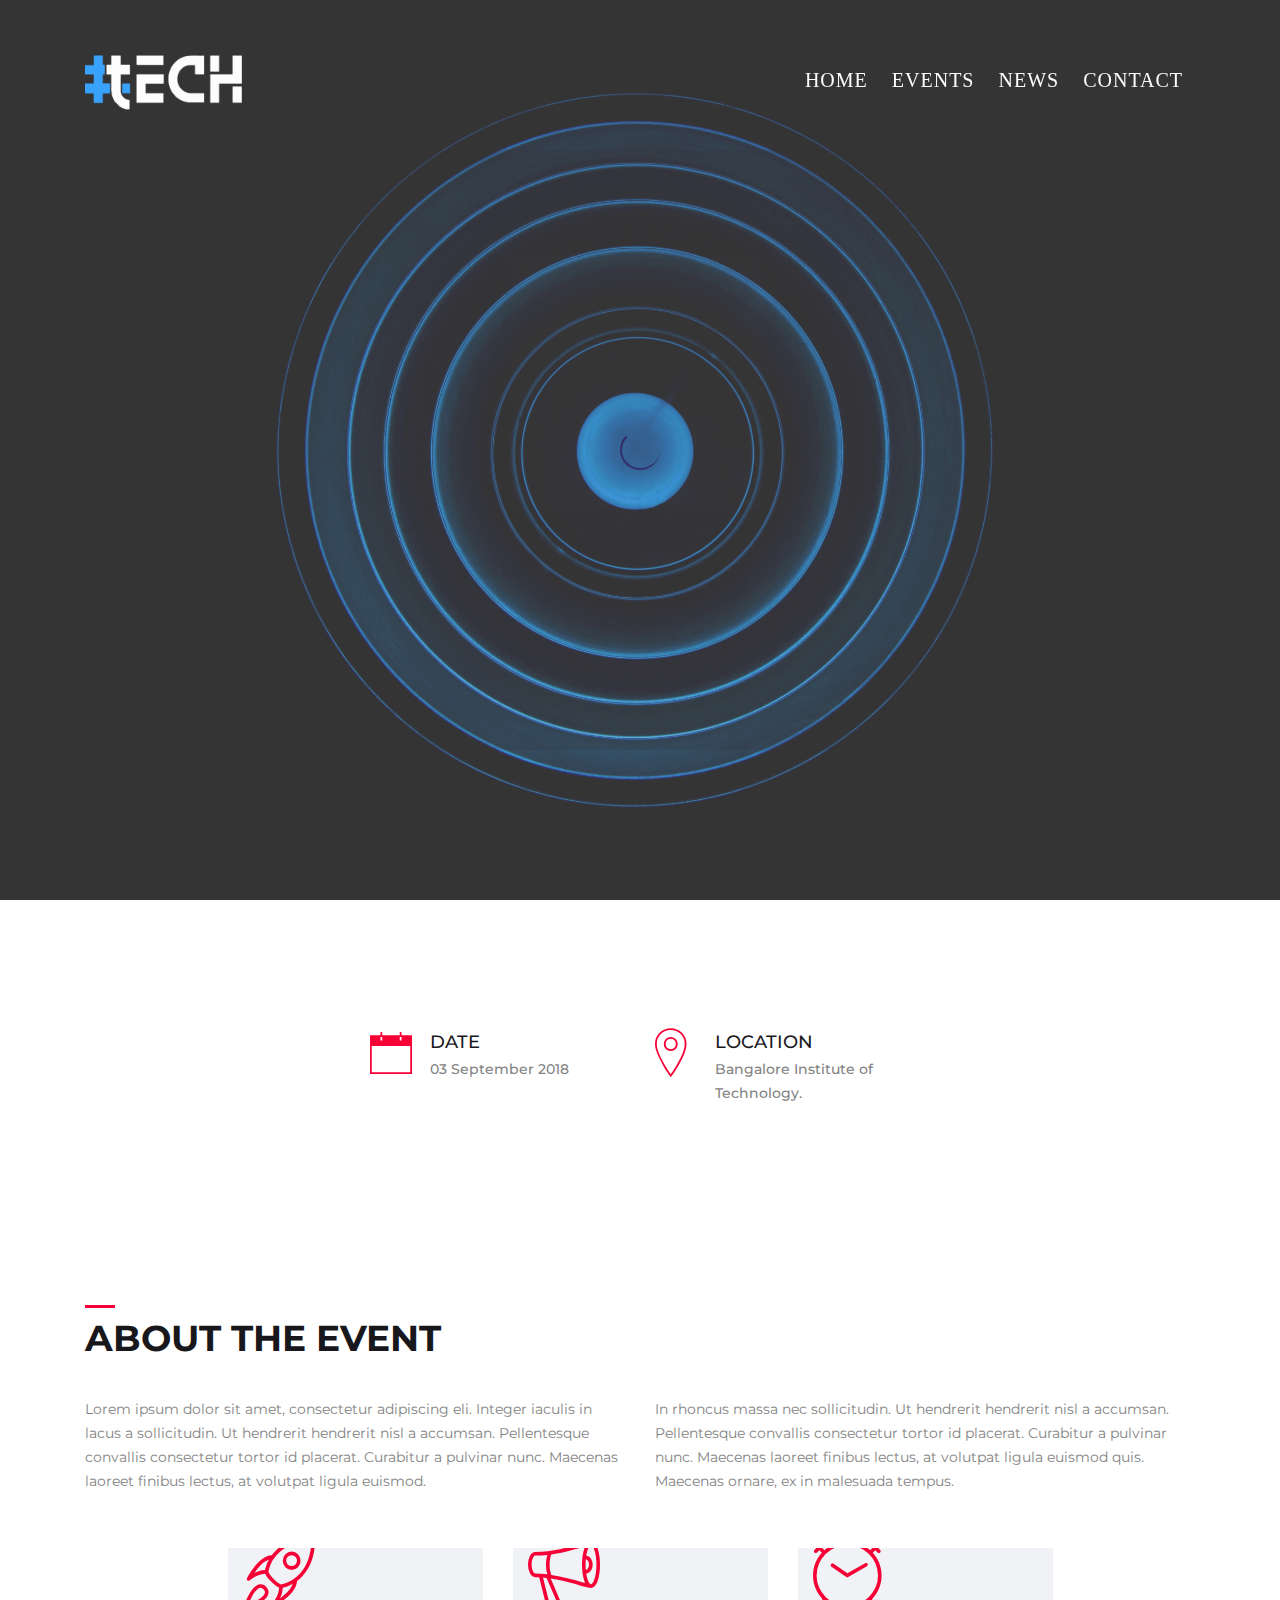
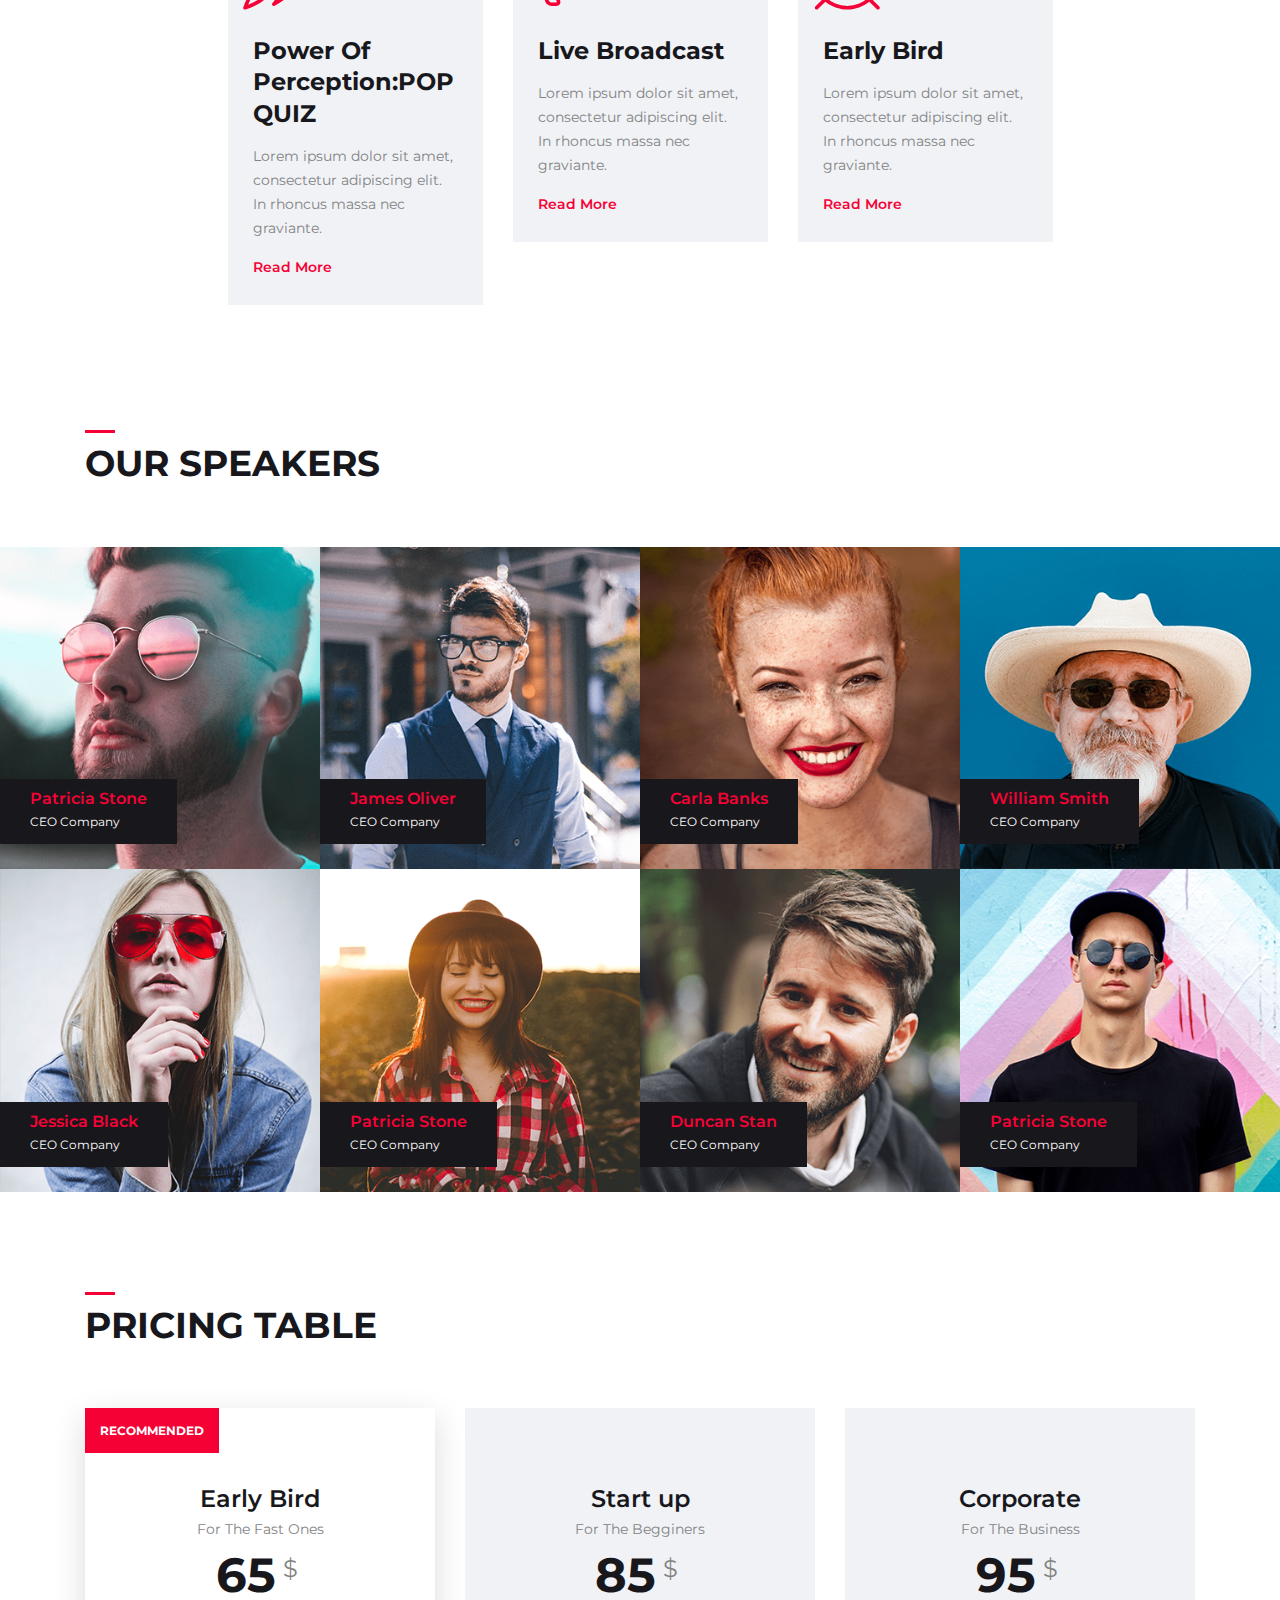
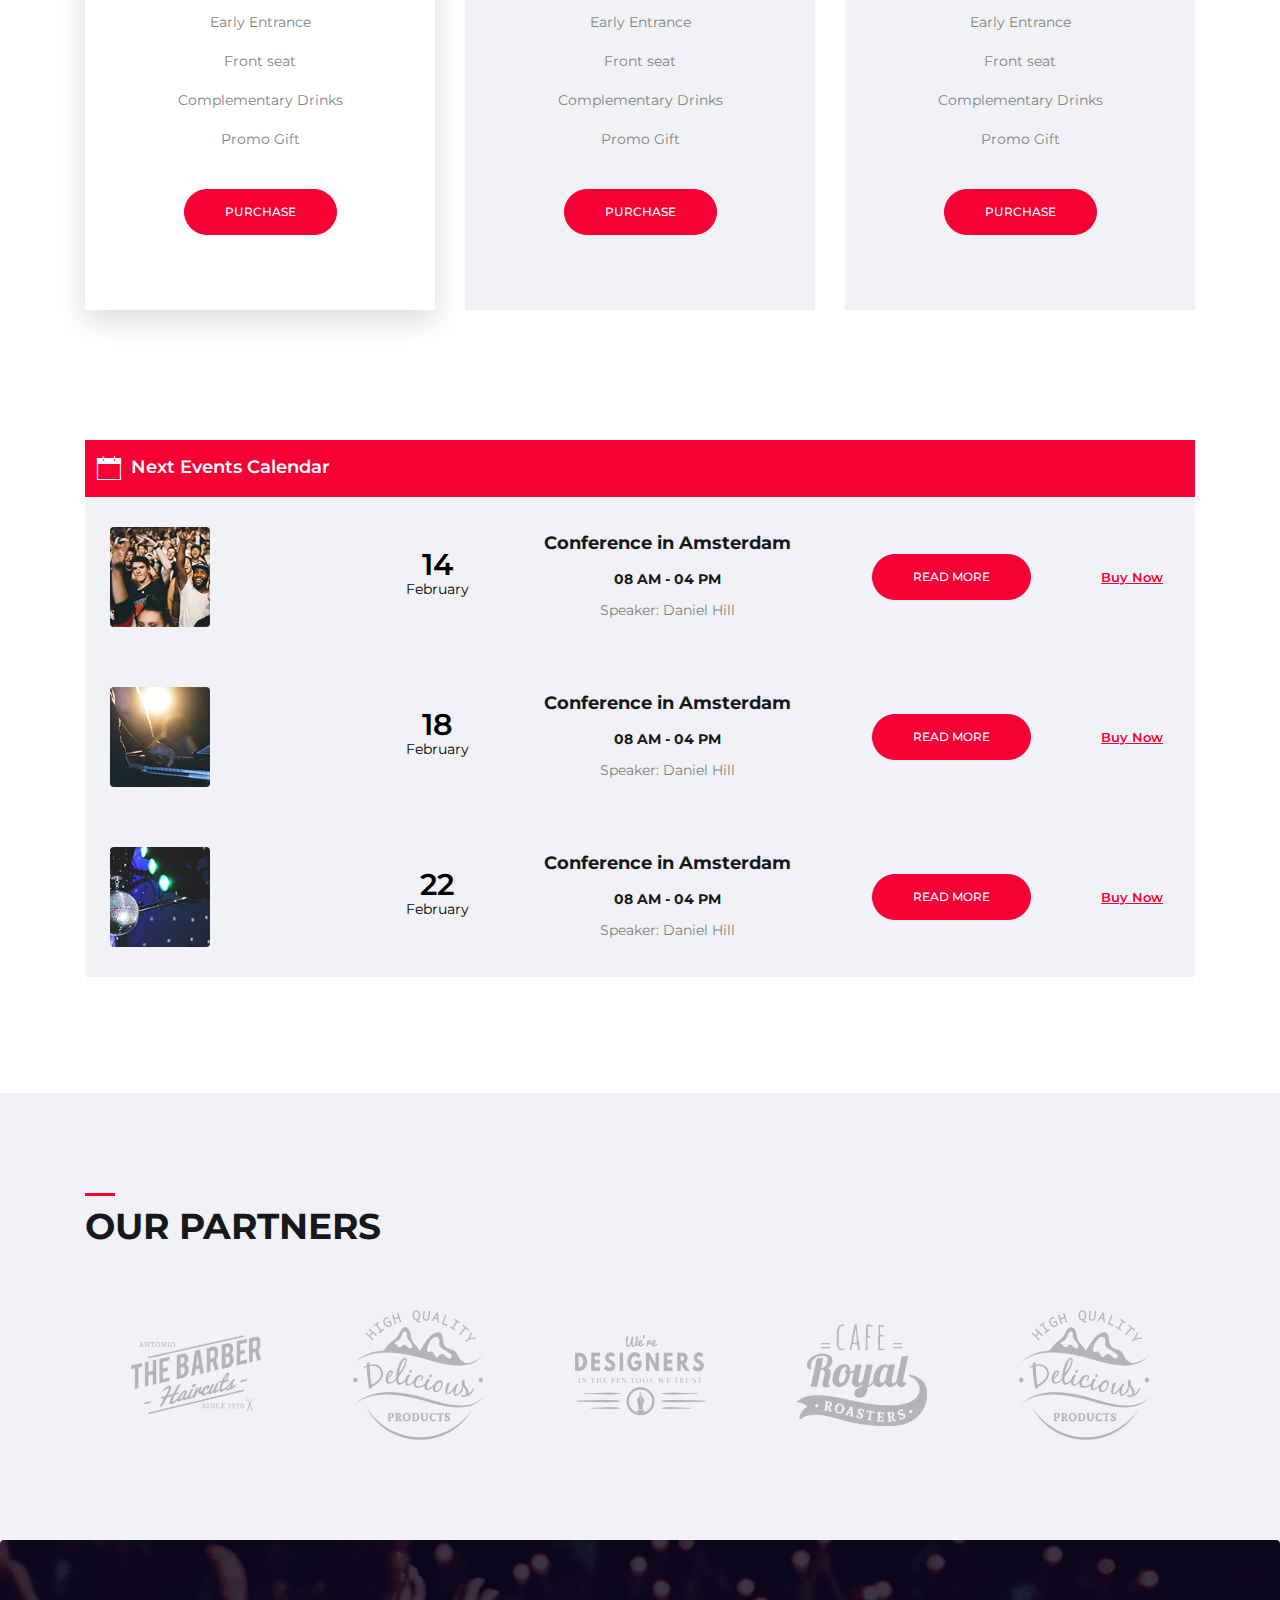
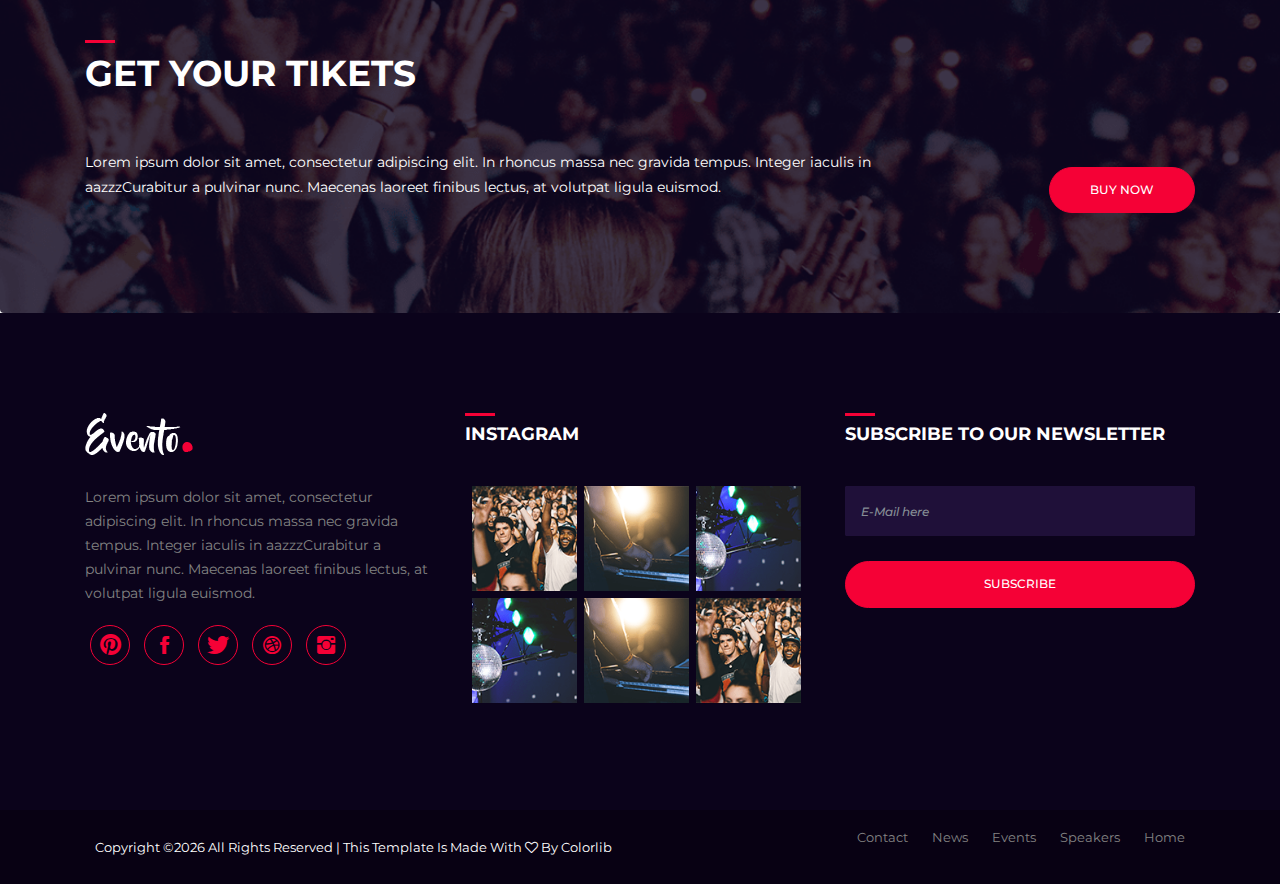
==== index.html @ e075aeb4 "EDIT REQUIRED" ====
<!DOCTYPE html>
<html lang="en">
<head>
    <!-- ========== Meta Tags ========== -->
    <meta charset="UTF-8">
    <meta name="description" content="Evento -Event Html Template">
    <meta name="keywords" content="Evento , Event , Html, Template">
    <meta name="author" content="ColorLib">
    <meta name="viewport" content="width=device-width, initial-scale=1, maximum-scale=1">
    <!-- ========== Title ========== -->
    <title>#TECH</title>
    <!-- ========== Favicon Ico ========== -->
    <link rel="icon" href="static/img/favicon.ico">
    <!-- ========== STYLESHEETS ========== -->
    <!-- Bootstrap CSS -->
    <link href="assets/css/bootstrap.min.css" rel="stylesheet">
    <!-- Fonts Icon CSS -->
    <link href="assets/css/font-awesome.min.css" rel="stylesheet">
    <link href="assets/css/et-line.css" rel="stylesheet">
    <link href="assets/css/ionicons.min.css" rel="stylesheet">
    <!-- Carousel CSS -->
    <link href="assets/css/owl.carousel.min.css" rel="stylesheet">
    <link href="assets/css/owl.theme.default.min.css" rel="stylesheet">
    <!-- Animate CSS -->
    <link rel="stylesheet" href="assets/css/animate.min.css">
    <!-- Custom styles for this template -->
    <link href="assets/css/main.css" rel="stylesheet">
</head>
<body>
<div class="loader">
    <div class="loader- "></div>
    <div class="loader-inner"></div>
</div>

<!--header start here -->
<header class="header navbar fixed-top navbar-expand-md">
    <div class="container">
        <a class="navbar-brand logo" href="#">
            <img src="static/img/logo_trans.png" alt="#Tech"/>
        </a>
        <button class="navbar-toggler" type="button" data-toggle="collapse" data-target="#headernav" aria-expanded="false" aria-label="Toggle navigation">
            <span class="lnr lnr-text-align-right"></span>
        </button>
        <div class="collapse navbar-collapse flex-sm-row-reverse" id="headernav">
            <ul class=" nav navbar-nav menu">
                <li class="nav-item">
                    <a class="nav-link active" href="#">Home</a>
                </li>
                <li class="nav-item">
                    <a class="nav-link " href="events.html">Events</a>
                </li>
                <li class="nav-item">
                    <a class="nav-link " href="news.html">News</a>
                </li>
                <li class="nav-item">
                    <a class="nav-link " href="contact.html">Contact</a>
                </li>
            </ul>
        </div>
    </div>
</header>
<!--header end here-->

<!--cover section slider -->
<section id="home" class="home-cover">
    <div class="cover_slider owl-carousel owl-theme">
        <div class="cover_item" style="background: url('static/img/header_background.jpg');">
             <div class="slider_content">
                <div class="slider-content-inner">
                    <div class="container">
                        <div class="slider-content-center">
                            <h2 class="cover-title">
                                
                            </h2>
                            <strong class="cover-xl-text"></strong>
                            <p class="cover-date">
                                
                            </p>
                            <a href="#" class="" > <!-- btn btn-primary btn-rounded -->
                                
                            </a>
                        </div>
                    </div>
                </div>
            </div>
        </div>
    </div>
    <!-- <div class="cover_nav">
        <ul class="cover_dots">
            <li class="active" data="0"><span>1</span></li>
            <li  data="1"><span>2</span></li>
            <li  data="2"><span>3</span></li>
        </ul>
    </div> -->
</section>
<!--cover section slider end -->

<!--event info -->
<section class="pt100 pb100">
    <div class="container">
        <div class="row justify-content-center">
            <div class="col-6 col-md-3  ">
                <div class="icon_box_two">
                    <i class="ion-ios-calendar-outline"></i>
                    <div class="content">
                        <h5 class="box_title">
                            DATE
                        </h5>
                        <p>
                            03 September 2018
                        </p>
                    </div>
                </div>
            </div>

            <div class="col-6 col-md-3  ">
                <div class="icon_box_two">
                    <i class="ion-ios-location-outline"></i>
                    <div class="content">
                        <h5 class="box_title">
                            location
                        </h5>
                        <p>
                            Bangalore Institute of Technology.
                        </p>
                    </div>
                </div>
            </div>

            <!-- <div class="col-6 col-md-3  ">
                <div class="icon_box_two">
                    <i class="ion-ios-person-outline"></i>
                    <div class="content">
                        <h5 class="box_title">
                            speakers
                        </h5>
                        <p>
                            Natalie James
                            + guests
                        </p>
                    </div>
                </div>
            </div>

            <div class="col-6 col-md-3  ">
                <div class="icon_box_two">
                    <i class="ion-ios-pricetag-outline"></i>
                    <div class="content">
                        <h5 class="box_title">
                            tikets
                        </h5>
                        <p>
                            $65 early bird
                        </p>
                    </div>
                </div>
            </div> -->
        </div>
    </div>
</section>
<!--event info end -->


<!-- event countdown
<section class="bg-img pt70 pb70" style="background-image: url('assets/img/bg/bg-img.png');">
    <div class="overlay_dark"></div>
    <div class="container">
        <div class="row justify-content-center">
            <div class="col-12 col-md-10">
                <h4 class="mb30 text-center color-light">Counter until the big event</h4>
                <div class="countdown"></div>
            </div>
        </div>
    </div>
</section> -->



<!--event count down end-->


<!--about the event -->
<section class="pt100 pb100">
    <div class="container">
        <div class="section_title">
            <h3 class="title">
                About the event
            </h3>
        </div>
        <div class="row justify-content-center">
            <div class="col-12 col-md-6">
                <p>
                    Lorem ipsum dolor sit amet, consectetur adipiscing eli. Integer iaculis in lacus a sollicitudin. Ut hendrerit hendrerit nisl a accumsan. Pellentesque convallis consectetur tortor id placerat. Curabitur a pulvinar nunc. Maecenas laoreet finibus lectus, at volutpat ligula euismod.
                </p>
            </div>
            <div class="col-12 col-md-6">
                <p>
                    In rhoncus massa nec  sollicitudin. Ut hendrerit hendrerit nisl a accumsan. Pellentesque convallis consectetur tortor id placerat. Curabitur a pulvinar nunc. Maecenas laoreet finibus lectus, at volutpat ligula euismod quis. Maecenas ornare, ex in malesuada tempus.
                </p>
            </div>
        </div>

        <!--event features-->
        <div class="row justify-content-center mt30">
            <!-- <div class="col-12 col-md-6 col-lg-3">
                <div class="icon_box_one">
                    <i class="lnr lnr-mic"></i>
                    <div class="content">
                        <h4>9 Speakers</h4>
                        <p>
                            Lorem ipsum dolor sit amet, consectetur adipiscing elit. In rhoncus massa nec graviante.
                        </p>
                        <a href="#">read more</a>
                    </div>
                </div>
            </div> -->

            <div class="col-12 col-md-6 col-lg-3">
                <div class="icon_box_one">
                    <i class="lnr lnr-rocket"></i>
                    <div class="content">
                        <h4>Power Of Perception:POP QUIZ</h4>
                        <p>
                            Lorem ipsum dolor sit amet, consectetur adipiscing elit. In rhoncus massa nec graviante.
                        </p>
                        <a href="#">read more</a>
                    </div>
                </div>
            </div>

            <div class="col-12 col-md-6 col-lg-3">
                <div class="icon_box_one">
                    <i class="lnr lnr-bullhorn"></i>
                    <div class="content">
                        <h4>Live Broadcast</h4>
                        <p>
                            Lorem ipsum dolor sit amet, consectetur adipiscing elit. In rhoncus massa nec graviante.
                        </p>
                        <a href="#">read more</a>
                    </div>
                </div>
            </div>

            <div class="col-12 col-md-6 col-lg-3">
                <div class="icon_box_one">
                    <i class="lnr lnr-clock"></i>
                    <div class="content">
                        <h4>Early Bird</h4>
                        <p>
                            Lorem ipsum dolor sit amet, consectetur adipiscing elit. In rhoncus massa nec graviante.
                        </p>
                        <a href="#">read more</a>
                    </div>
                </div>
            </div>
        </div>
        <!--event features end-->
    </div>
</section>
<!--about the event end -->


<!--speaker section-->
<section class="pb100">
    <div class="container">
        <div class="section_title mb50">
            <h3 class="title">
               our speakers
            </h3>
        </div>
    </div>
    <div class="row justify-content-center no-gutters">
        <div class="col-md-3 col-sm-6">
            <div class="speaker_box">
                <div class="speaker_img">
                    <img src="assets/img/speakers/s1.png" alt="speaker name">
                    <div class="info_box">
                        <h5 class="name">Patricia Stone</h5>
                        <p class="position">CEO Company</p>
                    </div>
                </div>
            </div>
        </div>
        <div class="col-md-3 col-sm-6">
            <div class="speaker_box">
                <div class="speaker_img">
                    <img src="assets/img/speakers/s2.png" alt="speaker name">
                    <div class="info_box">
                        <h5 class="name">James Oliver</h5>
                        <p class="position">CEO Company</p>
                    </div>
                </div>
            </div>

        </div>
        <div class="col-md-3 col-sm-6">
            <div class="speaker_box">
                <div class="speaker_img">
                    <img src="assets/img/speakers/s3.png" alt="speaker name">
                    <div class="info_box">
                        <h5 class="name">Carla Banks</h5>
                        <p class="position">CEO Company</p>
                    </div>
                </div>
            </div>
        </div>
        <div class="col-md-3 col-sm-6">
            <div class="speaker_box">
                <div class="speaker_img">
                    <img src="assets/img/speakers/s4.png" alt="speaker name">
                    <div class="info_box">
                        <h5 class="name">William Smith</h5>
                        <p class="position">CEO Company</p>
                    </div>
                </div>
            </div>
        </div>
        <div class="col-md-3 col-sm-6">
            <div class="speaker_box">
                <div class="speaker_img">
                    <img src="assets/img/speakers/s5.png" alt="speaker name">
                    <div class="info_box">
                        <h5 class="name">Jessica Black</h5>
                        <p class="position">CEO Company</p>
                    </div>
                </div>
            </div>
        </div>
        <div class="col-md-3 col-sm-6">
            <div class="speaker_box">
                <div class="speaker_img">
                    <img src="assets/img/speakers/s6.png" alt="speaker name">
                    <div class="info_box">
                        <h5 class="name">Patricia Stone</h5>
                        <p class="position">CEO Company</p>
                    </div>
                </div>
            </div>
        </div>
        <div class="col-md-3 col-sm-6">
            <div class="speaker_box">
                <div class="speaker_img">
                    <img src="assets/img/speakers/s7.png" alt="speaker name">
                    <div class="info_box">
                        <h5 class="name">Duncan Stan</h5>
                        <p class="position">CEO Company</p>
                    </div>
                </div>
            </div>
        </div>
        <div class="col-md-3 col-sm-6">
            <div class="speaker_box">
                <div class="speaker_img">
                    <img src="assets/img/speakers/s8.png" alt="speaker name">
                    <div class="info_box">
                        <h5 class="name">Patricia Stone</h5>
                        <p class="position">CEO Company</p>
                    </div>
                </div>
            </div>
        </div>
    </div>
</section>
<!--speaker section end -->

<!--Price section-->
<section class="pb100">
    <div class="container">
        <div class="section_title mb50">
            <h3 class="title">
                Pricing table
            </h3>
        </div>

        <div class="row justify-content-center">
            <div class="col-md-4 col-12">
                <div class="price_box active">
                    <div class="price_highlight">
                        recommended
                    </div>
                   <div class="price_header">
                       <h4>
                           Early Bird
                       </h4>
                       <h6>
                           For the fast ones
                       </h6>
                   </div>
                    <div class="price_tag">
                        65 <sup>$</sup>
                    </div>
                    <div class="price_features">
                        <ul>
                            <li>
                                Early Entrance
                            </li>
                            <li>
                                Front seat
                            </li>
                            <li>
                                Complementary Drinks
                            </li>
                            <li>
                                Promo Gift
                            </li>
                        </ul>
                    </div>
                    <div class="price_footer">
                        <a href="#" class="btn btn-primary btn-rounded">Purchase</a>
                    </div>
                </div>
            </div>
            <div class="col-md-4 col-12">
                <div class="price_box">
                    <div class="price_header">
                        <h4>
                            Start up
                        </h4>
                        <h6>
                            For the begginers
                        </h6>
                    </div>
                    <div class="price_tag">
                        85 <sup>$</sup>
                    </div>
                    <div class="price_features">
                        <ul>
                            <li>
                                Early Entrance
                            </li>
                            <li>
                                Front seat
                            </li>
                            <li>
                                Complementary Drinks
                            </li>
                            <li>
                                Promo Gift
                            </li>
                        </ul>
                    </div>
                    <div class="price_footer">
                        <a href="#" class="btn btn-primary btn-rounded">Purchase</a>
                    </div>
                </div>
            </div>
            <div class="col-md-4 col-12">
                <div class="price_box">
                    <div class="price_header">
                        <h4>
                            Corporate
                        </h4>
                        <h6>
                            For the business
                        </h6>
                    </div>
                    <div class="price_tag">
                        95 <sup>$</sup>
                    </div>
                    <div class="price_features">
                        <ul>
                            <li>
                                Early Entrance
                            </li>
                            <li>
                                Front seat
                            </li>
                            <li>
                                Complementary Drinks
                            </li>
                            <li>
                                Promo Gift
                            </li>
                        </ul>
                    </div>
                    <div class="price_footer">
                        <a href="#" class="btn btn-primary btn-rounded">Purchase</a>
                    </div>
                </div>
            </div>
        </div>
    </div>
</section>
<!--price section end -->

<!--event calender-->
<section class="pb100">
    <div class="container">
        <div class="table-responsive">
            <table class="event_calender table">
                <thead class="event_title">
                <tr>
                    <th>
                        <i class="ion-ios-calendar-outline"></i>
                        <span>next events calendar</span>
                    </th>
                    <th></th>
                    <th></th>
                    <th></th>
                    <th></th>
                </tr>
                </thead>
                <tbody>
                <tr>
                    <td>
                        <img src="assets/img/cleander/c1.png" alt="event">
                    </td>
                    <td class="event_date">
                        14
                        <span>February</span>
                    </td>
                    <td>
                        <div class="event_place">
                            <h5>Conference in Amsterdam</h5>
                            <h6>08 AM - 04 PM</h6>
                            <p>Speaker: Daniel Hill</p>
                        </div>
                    </td>
                    <td>
                        <a href="#" class="btn btn-primary btn-rounded">Read More</a>
                    </td>
                    <td class="buy_link">
                        <a href="#">buy now</a>
                    </td>
                </tr>
                <tr>
                    <td>
                        <img src="assets/img/cleander/c2.png" alt="event">
                    </td>
                    <td class="event_date">
                        18
                        <span>February</span>
                    </td>
                    <td>
                        <div class="event_place">
                            <h5>Conference in Amsterdam</h5>
                            <h6>08 AM - 04 PM</h6>
                            <p>Speaker: Daniel Hill</p>
                        </div>
                    </td>
                    <td>
                        <a href="#" class="btn btn-primary btn-rounded">Read More</a>
                    </td>
                    <td class="buy_link">
                        <a href="#">buy now</a>
                    </td>
                </tr>
                <tr>
                    <td>
                        <img src="assets/img/cleander/c3.png" alt="event">
                    </td>
                    <td class="event_date">
                        22
                        <span>February</span>
                    </td>
                    <td>
                        <div class="event_place">
                            <h5>Conference in Amsterdam</h5>
                            <h6>08 AM - 04 PM</h6>
                            <p>Speaker: Daniel Hill</p>
                        </div>
                    </td>
                    <td>
                        <a href="#" class="btn btn-primary btn-rounded">Read More</a>
                    </td>
                    <td class="buy_link">
                        <a href="#">buy now</a>
                    </td>
                </tr>
                </tbody>
            </table>
        </div>
    </div>
</section>
<!--event calender end -->

<!--brands section -->
<section class="bg-gray pt100 pb100">
    <div class="container">
        <div class="section_title mb50">
            <h3 class="title">
                our partners
            </h3>
        </div>
        <div class="brand_carousel owl-carousel">
            <div class="brand_item text-center">
                <img src="assets/img/brands/b1.png" alt="brand">
            </div>
            <div class="brand_item text-center">
                <img src="assets/img/brands/b2.png" alt="brand">
            </div>

            <div class="brand_item text-center">
                <img src="assets/img/brands/b3.png" alt="brand">
            </div>
            <div class="brand_item text-center">
                <img src="assets/img/brands/b4.png" alt="brand">
            </div>
            <div class="brand_item text-center">
                <img src="assets/img/brands/b5.png" alt="brand">
            </div>
        </div>
    </div>
</section>
<!--brands section end-->

<!--get tickets section -->
<section class="bg-img pt100 pb100" style="background-image: url('assets/img/bg/tickets.png');">
    <div class="container">
        <div class="section_title mb30">
            <h3 class="title color-light">
                GEt your tikets
            </h3>
        </div>
        <div class="row justify-content-center align-items-center">
            <div class="col-md-9 text-md-left text-center color-light">
                Lorem ipsum dolor sit amet, consectetur adipiscing elit. In rhoncus massa nec gravida tempus. Integer iaculis in aazzzCurabitur a pulvinar nunc. Maecenas laoreet finibus lectus, at volutpat ligula euismod.
            </div>
            <div class="col-md-3 text-md-right text-center">
                <a href="#" class="btn btn-primary btn-rounded mt30">buy now</a>
            </div>
        </div>
    </div>
</section>
<!--get tickets section end-->

<!--footer start -->
<footer>
    <div class="container">
        <div class="row justify-content-center">

            <div class="col-md-4 col-12">
                <div class="footer_box">
                    <div class="footer_header">
                        <div class="footer_logo">
                            <img src="assets/img/logo.png" alt="evento">
                        </div>
                    </div>
                    <div class="footer_box_body">
                        <p>
                            Lorem ipsum dolor sit amet, consectetur adipiscing elit. In rhoncus massa nec gravida tempus. Integer iaculis in aazzzCurabitur a pulvinar nunc. Maecenas laoreet finibus lectus, at volutpat ligula euismod.
                        </p>
                        <ul class="footer_social">
                            <li>
                                <a href="#"><i class="ion-social-pinterest"></i></a>
                            </li>
                            <li>
                                <a href="#"><i class="ion-social-facebook"></i></a>
                            </li>
                            <li>
                                <a href="#"><i class="ion-social-twitter"></i></a>
                            </li>
                            <li>
                                <a href="#"><i class="ion-social-dribbble"></i></a>
                            </li>
                            <li>
                                <a href="#"><i class="ion-social-instagram"></i></a>
                            </li>
                        </ul>
                    </div>
                </div>
            </div>

            <div class="col-12 col-md-4">
                <div class="footer_box">
                    <div class="footer_header">
                        <h4 class="footer_title">
                            instagram
                        </h4>
                    </div>
                    <div class="footer_box_body">
                        <ul class="instagram_list">
                            <li>
                                <a href="#">
                                    <img src="assets/img/cleander/c1.png" alt="instagram">
                                </a>
                            </li>
                            <li>
                                <a href="#">
                                    <img src="assets/img/cleander/c2.png" alt="instagram">
                                </a>
                            </li>
                            <li>
                                <a href="#">
                                    <img src="assets/img/cleander/c3.png" alt="instagram">
                                </a>
                            </li>
                            <li>
                                <a href="#">
                                    <img src="assets/img/cleander/c3.png" alt="instagram">
                                </a>
                            </li>
                            <li>
                                <a href="#">
                                    <img src="assets/img/cleander/c2.png" alt="instagram">
                                </a>
                            </li>
                            <li>
                                <a href="#">
                                    <img src="assets/img/cleander/c1.png" alt="instagram">
                                </a>
                            </li>
                        </ul>
                    </div>
                </div>
            </div>

            <div class="col-12 col-md-4">
                <div class="footer_box">
                    <div class="footer_header">
                        <h4 class="footer_title">
                            subscribe to our newsletter
                        </h4>
                    </div>
                    <div class="footer_box_body">
                        <div class="newsletter_form">
                            <input type="email" class="form-control" placeholder="E-Mail here">
                            <button class="btn btn-rounded btn-block btn-primary">SUBSCRIBE</button>
                        </div>
                    </div>
                </div>
            </div>
        </div>
    </div>
</footer>
<div class="copyright_footer">
    <div class="container">
        <div class="row justify-content-center">
            <div class="col-md-6 col-12">
                <p><!-- Link back to Colorlib can't be removed. Template is licensed under CC BY 3.0. -->
Copyright &copy;<script>document.write(new Date().getFullYear());</script> All rights reserved | This template is made with <i class="fa fa-heart-o" aria-hidden="true"></i> by <a href="https://colorlib.com" target="_blank">Colorlib</a>
<!-- Link back to Colorlib can't be removed. Template is licensed under CC BY 3.0. --></p>
            </div>
            <div class="col-12 col-md-6 ">
                <ul class="footer_menu">
                    <li>
                        <a href="#">Home</a>
                    </li>
                    <li>
                        <a href="#">Speakers</a>
                    </li>
                    <li>
                        <a href="#">Events</a>
                    </li>
                    <li>
                        <a href="#">News</a>
                    </li>
                    <li>
                        <a href="#">Contact</a>
                    </li>
                </ul>
            </div>
        </div>
    </div>
</div>
<!--footer end -->

<!-- jquery -->
<script src="assets/js/jquery.min.js"></script>
<!-- bootstrap -->
<script src="assets/js/popper.js"></script>
<script src="assets/js/bootstrap.min.js"></script>
<script src="assets/js/waypoints.min.js"></script>
<!--slick carousel -->
<script src="assets/js/owl.carousel.min.js"></script>
<!--parallax -->
<script src="assets/js/parallax.min.js"></script>
<!--Counter up -->
<script src="assets/js/jquery.counterup.min.js"></script>
<!--Counter down -->
<script src="assets/js/jquery.countdown.min.js"></script>
<!-- WOW JS -->
<script src="assets/js/wow.min.js"></script>
<!-- Custom js -->
<script src="assets/js/main.js"></script>
</body>
</html>
---- assets/css/et-line.css ----
@font-face{font-family:et-line;src:url(../fonts/et-line.eot);src:url(../fonts/et-line.eot?#iefix) format('embedded-opentype'),url(../fonts/et-line.woff) format('woff'),url(../fonts/et-line.ttf) format('truetype'),url(../fonts/et-line.svg#et-line) format('svg');font-weight:400;font-style:normal}[data-icon]:before{font-family:et-line;content:attr(data-icon);speak:none;font-weight:400;font-variant:normal;text-transform:none;line-height:1;-webkit-font-smoothing:antialiased;-moz-osx-font-smoothing:grayscale;display:inline-block}.icon-adjustments,.icon-alarmclock,.icon-anchor,.icon-aperture,.icon-attachment,.icon-bargraph,.icon-basket,.icon-beaker,.icon-bike,.icon-book-open,.icon-briefcase,.icon-browser,.icon-calendar,.icon-camera,.icon-caution,.icon-chat,.icon-circle-compass,.icon-clipboard,.icon-clock,.icon-cloud,.icon-compass,.icon-desktop,.icon-dial,.icon-document,.icon-documents,.icon-download,.icon-dribbble,.icon-edit,.icon-envelope,.icon-expand,.icon-facebook,.icon-flag,.icon-focus,.icon-gears,.icon-genius,.icon-gift,.icon-global,.icon-globe,.icon-googleplus,.icon-grid,.icon-happy,.icon-hazardous,.icon-heart,.icon-hotairballoon,.icon-hourglass,.icon-key,.icon-laptop,.icon-layers,.icon-lifesaver,.icon-lightbulb,.icon-linegraph,.icon-linkedin,.icon-lock,.icon-magnifying-glass,.icon-map,.icon-map-pin,.icon-megaphone,.icon-mic,.icon-mobile,.icon-newspaper,.icon-notebook,.icon-paintbrush,.icon-paperclip,.icon-pencil,.icon-phone,.icon-picture,.icon-pictures,.icon-piechart,.icon-presentation,.icon-pricetags,.icon-printer,.icon-profile-female,.icon-profile-male,.icon-puzzle,.icon-quote,.icon-recycle,.icon-refresh,.icon-ribbon,.icon-rss,.icon-sad,.icon-scissors,.icon-scope,.icon-search,.icon-shield,.icon-speedometer,.icon-strategy,.icon-streetsign,.icon-tablet,.icon-target,.icon-telescope,.icon-toolbox,.icon-tools,.icon-tools-2,.icon-trophy,.icon-tumblr,.icon-twitter,.icon-upload,.icon-video,.icon-wallet,.icon-wine{font-family:et-line;speak:none;font-style:normal;font-weight:400;font-variant:normal;text-transform:none;line-height:1;-webkit-font-smoothing:antialiased;-moz-osx-font-smoothing:grayscale;display:inline-block}.icon-mobile:before{content:"\e000"}.icon-laptop:before{content:"\e001"}.icon-desktop:before{content:"\e002"}.icon-tablet:before{content:"\e003"}.icon-phone:before{content:"\e004"}.icon-document:before{content:"\e005"}.icon-documents:before{content:"\e006"}.icon-search:before{content:"\e007"}.icon-clipboard:before{content:"\e008"}.icon-newspaper:before{content:"\e009"}.icon-notebook:before{content:"\e00a"}.icon-book-open:before{content:"\e00b"}.icon-browser:before{content:"\e00c"}.icon-calendar:before{content:"\e00d"}.icon-presentation:before{content:"\e00e"}.icon-picture:before{content:"\e00f"}.icon-pictures:before{content:"\e010"}.icon-video:before{content:"\e011"}.icon-camera:before{content:"\e012"}.icon-printer:before{content:"\e013"}.icon-toolbox:before{content:"\e014"}.icon-briefcase:before{content:"\e015"}.icon-wallet:before{content:"\e016"}.icon-gift:before{content:"\e017"}.icon-bargraph:before{content:"\e018"}.icon-grid:before{content:"\e019"}.icon-expand:before{content:"\e01a"}.icon-focus:before{content:"\e01b"}.icon-edit:before{content:"\e01c"}.icon-adjustments:before{content:"\e01d"}.icon-ribbon:before{content:"\e01e"}.icon-hourglass:before{content:"\e01f"}.icon-lock:before{content:"\e020"}.icon-megaphone:before{content:"\e021"}.icon-shield:before{content:"\e022"}.icon-trophy:before{content:"\e023"}.icon-flag:before{content:"\e024"}.icon-map:before{content:"\e025"}.icon-puzzle:before{content:"\e026"}.icon-basket:before{content:"\e027"}.icon-envelope:before{content:"\e028"}.icon-streetsign:before{content:"\e029"}.icon-telescope:before{content:"\e02a"}.icon-gears:before{content:"\e02b"}.icon-key:before{content:"\e02c"}.icon-paperclip:before{content:"\e02d"}.icon-attachment:before{content:"\e02e"}.icon-pricetags:before{content:"\e02f"}.icon-lightbulb:before{content:"\e030"}.icon-layers:before{content:"\e031"}.icon-pencil:before{content:"\e032"}.icon-tools:before{content:"\e033"}.icon-tools-2:before{content:"\e034"}.icon-scissors:before{content:"\e035"}.icon-paintbrush:before{content:"\e036"}.icon-magnifying-glass:before{content:"\e037"}.icon-circle-compass:before{content:"\e038"}.icon-linegraph:before{content:"\e039"}.icon-mic:before{content:"\e03a"}.icon-strategy:before{content:"\e03b"}.icon-beaker:before{content:"\e03c"}.icon-caution:before{content:"\e03d"}.icon-recycle:before{content:"\e03e"}.icon-anchor:before{content:"\e03f"}.icon-profile-male:before{content:"\e040"}.icon-profile-female:before{content:"\e041"}.icon-bike:before{content:"\e042"}.icon-wine:before{content:"\e043"}.icon-hotairballoon:before{content:"\e044"}.icon-globe:before{content:"\e045"}.icon-genius:before{content:"\e046"}.icon-map-pin:before{content:"\e047"}.icon-dial:before{content:"\e048"}.icon-chat:before{content:"\e049"}.icon-heart:before{content:"\e04a"}.icon-cloud:before{content:"\e04b"}.icon-upload:before{content:"\e04c"}.icon-download:before{content:"\e04d"}.icon-target:before{content:"\e04e"}.icon-hazardous:before{content:"\e04f"}.icon-piechart:before{content:"\e050"}.icon-speedometer:before{content:"\e051"}.icon-global:before{content:"\e052"}.icon-compass:before{content:"\e053"}.icon-lifesaver:before{content:"\e054"}.icon-clock:before{content:"\e055"}.icon-aperture:before{content:"\e056"}.icon-quote:before{content:"\e057"}.icon-scope:before{content:"\e058"}.icon-alarmclock:before{content:"\e059"}.icon-refresh:before{content:"\e05a"}.icon-happy:before{content:"\e05b"}.icon-sad:before{content:"\e05c"}.icon-facebook:before{content:"\e05d"}.icon-twitter:before{content:"\e05e"}.icon-googleplus:before{content:"\e05f"}.icon-rss:before{content:"\e060"}.icon-tumblr:before{content:"\e061"}.icon-linkedin:before{content:"\e062"}.icon-dribbble:before{content:"\e063"}
---- assets/css/main.css ----
/*
 * Evento -  Event html  Template
 * Build Date: jan 2018
 * Author: colorlib
 * Copyright (C) 2018 colorlib
 */
/* ------------------------------------- */
/* TABLE OF CONTENTS
/* -------------------------------------
    . GENERAL
    . Header
    . Footer
    . BUTTONS
    . ICON BOXES
    . PROJECTS SECTION (PORTFOLIO)
    . BLOG  SECTION
    . COUNTER SECTION
    . Testimonial SECTION
	. Contact Section
	.PROGRESSBAR
	.SINGLE POST (COMMENTS SIDEBAR TAGS LIST)
	------------------------------------- */
/*  ----------------------------------------------------
1. GENERAL
-------------------------------------------------------- */
/* ----------------IMPORT GOOGLE FONTS ------------------- */
@import url("https://fonts.googleapis.com/css?family=Montserrat:400,500,700,900");
/* ----------------Text Fonts ------------------- */
body {
  font-size: 14px;
  line-height: 25px;
  font-weight: 400;
  font-family: "Montserrat", sans-serif;
  color: #838383;
  font-style: normal;
  overflow-x: hidden;
}

h1, h2, h3, h4, h5, h6 {
  font-family: "Montserrat", sans-serif;
  font-weight: 700;
  color: #18181c;
  line-height: 1.3;
}

h1, .h1 {
  font-size: 48px;
  margin-bottom: 25px;
}

h2, .h2 {
  font-size: 42px;
  margin-bottom: 25px;
}

h3, .h3 {
  font-size: 36px;
  margin-bottom: 25px;
}

h4, .h4 {
  font-size: 24px;
  margin-bottom: 15px;
}

h5, .h5 {
  font-size: 18px;
  margin-bottom: 15px;
}

h6, .h6 {
  font-size: 14px;
  margin-bottom: 10px;
}

p {
  font-size: 14px;
  font-family: "Montserrat", sans-serif;
  margin: 0 0 15px;
  line-height: 24px;
  font-weight: 400;
  color: #838383;
}
p:last-child {
  margin-bottom: 0;
}

a {
  color: inherit;
  text-decoration: none;
  cursor: pointer;
  font-size: 13px;
  font-weight: 400;
  -webkit-transition: all 0.4s ease-in-out;
  transition: all 0.4s ease-in-out;
}

a:hover,
a:focus,
a:active {
  text-decoration: none;
  outline: none;
  color: #838383;
  -webkit-transition: all 0.4s ease-in-out;
  transition: all 0.4s ease-in-out;
}

ul.nosyely_list {
  padding: 0;
  margin: 0;
  list-style: none;
}

.section_title {
  position: relative;
  margin-bottom: 25px;
}
.section_title .title {
  text-transform: uppercase;
  padding: 10px 0;
  font-size: 36px;
}
.section_title .title:before {
  width: 30px;
  content: " ";
  position: absolute;
  border-top: solid 3px #f50136;
  left: 0;
  top: 0;
}

.countdown {
  text-align: center;
}
.countdown div {
  margin: 20px;
  display: inline-block;
  padding: 25px;
  min-width: 120px;
  background-color: #F44336;
  color: #ffffff;
  font-size: 48px;
  font-weight: 600;
  text-align: center;
  line-height: 1.2;
}
.countdown div span {
  display: block;
  font-size: 14px;
  font-weight: 400;
}

.bg-img {
  border-radius: 4px;
  background-size: cover;
  background-repeat: no-repeat;
  background-position: center center;
  position: relative;
}
.bg-img .overlay_dark {
  position: absolute;
  top: 0;
  bottom: 0;
  width: 100%;
  background-color: rgba(0, 0, 0, 0.4);
}

.brand_item {
  opacity: 0.3;
  -webkit-transition: all ease-in-out 0.4s;
  transition: all ease-in-out 0.4s;
}
.brand_item img {
  display: block;
  max-width: 130px;
  margin: 0 auto;
}
.brand_item:hover {
  opacity: 1;
  -webkit-transition: all ease-in-out 0.4s;
  transition: all ease-in-out 0.4s;
}

.icon_list {
  list-style: none;
  padding: 0;
  margin: 0;
}
.icon_list li {
  display: inline-block;
  width: 100%;
  position: relative;
  padding-left: 50px;
  min-height: 50px;
  margin-bottom: 7px;
}
.icon_list li i {
  background-color: #f50136;
  display: block;
  border-radius: 50px;
  padding: 7px 0;
  font-size: 24px;
  color: #ffffff;
  width: 40px;
  height: 40px;
  text-align: center;
  position: absolute;
  left: 0;
}
.icon_list li span {
  color: #333333;
  padding-top: 6px;
  display: inline-block;
}

blockquote {
  padding: 75px 25px 25px;
  font-size: 20px;
  text-align: center;
  margin: 25px 50px;
}
blockquote:before {
  content: open-quote;
  display: block;
  font-size: 134px;
  font-family: Georgia, Verdana, Roboto, serif;
  line-height: 0.2;
  padding: 0;
  opacity: 0.2;
  font-weight: 600;
  margin: 0;
}
blockquote p {
  font-size: 18px;
  text-transform: capitalize;
  font-weight: 400;
  font-style: italic;
}

.text-muted {
  color: #868e96 !important;
  font-size: 14px;
  line-height: 2.1;
}

strong {
  font-weight: 700;
}

.text-xs {
  font-size: 11px;
}

.text-xl {
  font-size: 48px;
  font-weight: 600;
  letter-spacing: 1px;
}

.uppercase {
  text-transform: uppercase;
}

.capitalize {
  text-transform: capitalize;
}

img {
  max-width: 100%;
}

@media (max-width: 768px) {
  h1, .h1 {
    font-size: 28px;
    margin-bottom: 15px;
    font-weight: 700;
  }

  h2, .h2 {
    font-size: 24px;
    margin-bottom: 15px;
  }

  h3, .h3 {
    font-size: 20px;
    margin-bottom: 15px;
  }

  h4, .h4 {
    font-size: 16px;
    margin-bottom: 10px;
  }

  h5, .h5 {
    font-size: 14px;
    margin-bottom: 10px;
  }

  h6, .h6 {
    font-size: 12px;
    margin-bottom: 5px;
  }

  .hide-md {
    display: none !important;
  }
}
/* ----------------Responsive Align ------------------- */
@media all and (max-width: 767px) {
  .text-center-xs {
    text-align: center;
  }

  .text-left-xs {
    text-align: left;
  }

  .text-right-xs {
    text-align: right;
  }
}
.loader {
  position: fixed;
  top: 0;
  bottom: 0;
  width: 100%;
  background-color: #f7f7f7;
  z-index: 999999;
}
.loader .loader-inner {
  position: absolute;
  border: 2px solid #f50136;
  border-radius: 50%;
  width: 40px;
  height: 40px;
  left: calc(50% - 20px);
  top: calc(50% - 20px);
  border-right: 0;
  border-top-color: transparent;
  -webkit-animation: loader-inner 1s cubic-bezier(0.42, 0.61, 0.58, 0.41) infinite;
  animation: loader-inner 1s cubic-bezier(0.42, 0.61, 0.58, 0.41) infinite;
}

@-webkit-keyframes loader-outter {
  0% {
    -webkit-transform: rotate(0deg);
    transform: rotate(0deg);
  }
  100% {
    -webkit-transform: rotate(360deg);
    transform: rotate(360deg);
  }
}
@keyframes loader-outter {
  0% {
    -webkit-transform: rotate(0deg);
    transform: rotate(0deg);
  }
  100% {
    -webkit-transform: rotate(360deg);
    transform: rotate(360deg);
  }
}
@-webkit-keyframes loader-inner {
  0% {
    -webkit-transform: rotate(0deg);
    transform: rotate(0deg);
  }
  100% {
    -webkit-transform: rotate(-360deg);
    transform: rotate(-360deg);
  }
}
@keyframes loader-inner {
  0% {
    -webkit-transform: rotate(0deg);
    transform: rotate(0deg);
  }
  100% {
    -webkit-transform: rotate(-360deg);
    transform: rotate(-360deg);
  }
}
/* ----------------colors------------------- */
.color-gray {
  color: #f0f2f6 !important;
}

.color-dark-gray {
  color: #838383 !important;
}

.color-dark {
  color: #333333 !important;
}

.color-black {
  color: #18181c !important;
}

.color-light {
  color: #ffffff !important;
}

.color-green {
  color: #6cc47f !important;
}

.color-blue {
  color: #0652fd !important;
}

.color-red {
  color: #f97794 !important;
}

.color-orange {
  color: #f79257 !important;
}

.color-yellow {
  color: #ffbf00 !important;
}

.color-purple {
  color: #926cc4 !important;
}

.bg-grad-purple {
  background: #8C66CA;
  background: linear-gradient(135deg, #E25574 0%, #8C66CA 100%);
}

.bg-macaroni {
  background: -webkit-gradient(linear, left top, right top, from(#ff5f6d), to(#ffc371));
  background: linear-gradient(90deg, #ff5f6d 0%, #ffc371 100%);
}

.bg-light {
  background-color: #ffffff !important;
}

.bg-gray {
  background-color: #f0f2f6 !important;
}

.bg-black {
  background-color: #18181c !important;
}

.bg-blue {
  background-color: #0652fd !important;
}

.bg-purple {
  background-color: #926cc4 !important;
}

/* --------------PADDING STYLE-------------- */
.p0 {
  padding: 0 !important;
}

.p5 {
  padding: 5px !important;
}

.p10 {
  padding: 10px !important;
}

.p15 {
  padding: 15px !important;
}

.p20 {
  padding: 20px !important;
}

.p25 {
  padding: 25px !important;
}

.p30 {
  padding: 30px !important;
}

.p35 {
  padding: 35px !important;
}

.p40 {
  padding: 40px !important;
}

.p45 {
  padding: 45px !important;
}

.p50 {
  padding: 50px !important;
}

.p55 {
  padding: 55px !important;
}

.p60 {
  padding: 60px !important;
}

.p65 {
  padding: 65px !important;
}

.p70 {
  padding: 70px !important;
}

.p75 {
  padding: 75px !important;
}

.p80 {
  padding: 80px !important;
}

.p85 {
  padding: 85px !important;
}

.p90 {
  padding: 90px !important;
}

.p95 {
  padding: 95px !important;
}

.p100 {
  padding: 100px !important;
}

.pt0 {
  padding-top: 0 !important;
}

.pt5 {
  padding-top: 5px !important;
}

.pt10 {
  padding-top: 10px !important;
}

.pt15 {
  padding-top: 15px !important;
}

.pt20 {
  padding-top: 20px !important;
}

.pt25 {
  padding-top: 25px !important;
}

.pt30 {
  padding-top: 30px !important;
}

.pt35 {
  padding-top: 35px !important;
}

.pt40 {
  padding-top: 40px !important;
}

.pt45 {
  padding-top: 45px !important;
}

.pt50 {
  padding-top: 50px !important;
}

.pt55 {
  padding-top: 55px !important;
}

.pt60 {
  padding-top: 60px !important;
}

.pt65 {
  padding-top: 65px !important;
}

.pt70 {
  padding-top: 70px !important;
}

.pt75 {
  padding-top: 75px !important;
}

.pt80 {
  padding-top: 80px !important;
}

.pt85 {
  padding-top: 85px !important;
}

.pt90 {
  padding-top: 90px !important;
}

.pt95 {
  padding-top: 95px !important;
}

.pt100 {
  padding-top: 100px !important;
}

.pt120 {
  padding-top: 120px !important;
}

.pt200 {
  padding-top: 200px !important;
}

.pr0 {
  padding-right: 0 !important;
}

.pr5 {
  padding-right: 5px !important;
}

.pr10 {
  padding-right: 10px !important;
}

.pr15 {
  padding-right: 15px !important;
}

.pr20 {
  padding-right: 20px !important;
}

.pr25 {
  padding-right: 25px !important;
}

.pr30 {
  padding-right: 30px !important;
}

.pr35 {
  padding-right: 35px !important;
}

.pr40 {
  padding-right: 40px !important;
}

.pr45 {
  padding-right: 45px !important;
}

.pr50 {
  padding-right: 50px !important;
}

.pr55 {
  padding-right: 55px !important;
}

.pr60 {
  padding-right: 60px !important;
}

.pr65 {
  padding-right: 65px !important;
}

.pr70 {
  padding-right: 70px !important;
}

.pr75 {
  padding-right: 75px !important;
}

.pr80 {
  padding-right: 80px !important;
}

.pr85 {
  padding-right: 85px !important;
}

.pr90 {
  padding-right: 90px !important;
}

.pr95 {
  padding-right: 95px !important;
}

.pr100 {
  padding-right: 100px !important;
}

.pb0 {
  padding-bottom: 0 !important;
}

.pb5 {
  padding-bottom: 5px !important;
}

.pb10 {
  padding-bottom: 10px !important;
}

.pb15 {
  padding-bottom: 15px !important;
}

.pb20 {
  padding-bottom: 20px !important;
}

.pb25 {
  padding-bottom: 25px !important;
}

.pb30 {
  padding-bottom: 30px !important;
}

.pb35 {
  padding-bottom: 35px !important;
}

.pb40 {
  padding-bottom: 40px !important;
}

.pb45 {
  padding-bottom: 45px !important;
}

.pb50 {
  padding-bottom: 50px !important;
}

.pb55 {
  padding-bottom: 55px !important;
}

.pb60 {
  padding-bottom: 60px !important;
}

.pb65 {
  padding-bottom: 65px !important;
}

.pb70 {
  padding-bottom: 70px !important;
}

.pb75 {
  padding-bottom: 75px !important;
}

.pb80 {
  padding-bottom: 80px !important;
}

.pb85 {
  padding-bottom: 85px !important;
}

.pb90 {
  padding-bottom: 90px !important;
}

.pb95 {
  padding-bottom: 95px !important;
}

.pb100 {
  padding-bottom: 100px !important;
}

.pb120 {
  padding-bottom: 120px !important;
}

.pb200 {
  padding-bottom: 200px !important;
}

.pl0 {
  padding-left: 0;
}

.pl5 {
  padding-left: 5px;
}

.pl10 {
  padding-left: 10px;
}

.pl15 {
  padding-left: 15px;
}

.pl20 {
  padding-left: 20px;
}

.pl25 {
  padding-left: 25px;
}

.pl30 {
  padding-left: 30px;
}

.pl35 {
  padding-left: 35px;
}

.pl40 {
  padding-left: 40px;
}

.pl45 {
  padding-left: 45px;
}

.pl50 {
  padding-left: 50px;
}

.pl55 {
  padding-left: 55px;
}

.pl60 {
  padding-left: 60px;
}

.pl65 {
  padding-left: 65px;
}

.pl70 {
  padding-left: 70px;
}

.pl75 {
  padding-left: 75px;
}

.pl80 {
  padding-left: 80px;
}

.pl85 {
  padding-left: 85px;
}

.pl90 {
  padding-left: 90px;
}

.pl95 {
  padding-left: 95px;
}

.pl100 {
  padding-left: 100px;
}

/*  -----------------MARGIN STYLE----------------------- */
.m0 {
  margin: 0;
}

.m5 {
  margin: 5px;
}

.m10 {
  margin: 10px;
}

.m15 {
  margin: 15px;
}

.m20 {
  margin: 20px;
}

.m25 {
  margin: 25px;
}

.m30 {
  margin: 30px;
}

.m35 {
  margin: 35px;
}

.m40 {
  margin: 40px;
}

.m45 {
  margin: 45px;
}

.m50 {
  margin: 50px;
}

.m55 {
  margin: 55px;
}

.m60 {
  margin: 60px;
}

.m65 {
  margin: 65px;
}

.m70 {
  margin: 70px;
}

.m75 {
  margin: 75px;
}

.m80 {
  margin: 80px;
}

.m85 {
  margin: 85px;
}

.m90 {
  margin: 90px;
}

.m95 {
  margin: 95px;
}

.m100 {
  margin: 100px;
}

.mt0 {
  margin-top: 0 !important;
}

.mt5 {
  margin-top: 5px !important;
}

.mt10 {
  margin-top: 10px !important;
}

.mt15 {
  margin-top: 15px !important;
}

.mt20 {
  margin-top: 20px !important;
}

.mt25 {
  margin-top: 25px !important;
}

.mt30 {
  margin-top: 30px !important;
}

.mt35 {
  margin-top: 35px !important;
}

.mt40 {
  margin-top: 40px !important;
}

.mt45 {
  margin-top: 45px !important;
}

.mt50 {
  margin-top: 50px !important;
}

.mt55 {
  margin-top: 55px !important;
}

.mt60 {
  margin-top: 60px !important;
}

.mt65 {
  margin-top: 65px !important;
}

.mt70 {
  margin-top: 70px !important;
}

.mt75 {
  margin-top: 75px !important;
}

.mt80 {
  margin-top: 80px !important;
}

.mt85 {
  margin-top: 85px !important;
}

.mt90 {
  margin-top: 90px !important;
}

.mt95 {
  margin-top: 95px !important;
}

.mt100 {
  margin-top: 100px !important;
}

.mt110 {
  margin-top: 110px !important;
}

.mt120 {
  margin-top: 120px !important;
}

.mt-75 {
  margin-top: -75px !important;
}

.mr0 {
  margin-right: 0 !important;
}

.mr5 {
  margin-right: 5px !important;
}

.mr10 {
  margin-right: 10px !important;
}

.mr15 {
  margin-right: 15px !important;
}

.mr20 {
  margin-right: 20px !important;
}

.mr25 {
  margin-right: 25px !important;
}

.mr30 {
  margin-right: 30px !important;
}

.mr35 {
  margin-right: 35px !important;
}

.mr40 {
  margin-right: 40px !important;
}

.mr45 {
  margin-right: 45px !important;
}

.mr50 {
  margin-right: 50px !important;
}

.mr55 {
  margin-right: 55px !important;
}

.mr60 {
  margin-right: 60px !important;
}

.mr65 {
  margin-right: 65px !important;
}

.mr70 {
  margin-right: 70px !important;
}

.mr75 {
  margin-right: 75px !important;
}

.mr80 {
  margin-right: 80px !important;
}

.mr85 {
  margin-right: 85px !important;
}

.mr90 {
  margin-right: 90px !important;
}

.mr95 {
  margin-right: 95px !important;
}

.mr100 {
  margin-right: 100px !important;
}

.mb0 {
  margin-bottom: 0 !important;
}

.mb5 {
  margin-bottom: 5px !important;
}

.mb10 {
  margin-bottom: 10px !important;
}

.mb15 {
  margin-bottom: 15px !important;
}

.mb20 {
  margin-bottom: 20px !important;
}

.mb25 {
  margin-bottom: 25px !important;
}

.mb30 {
  margin-bottom: 30px !important;
}

.mb35 {
  margin-bottom: 35px !important;
}

.mb40 {
  margin-bottom: 40px !important;
}

.mb45 {
  margin-bottom: 45px !important;
}

.mb50 {
  margin-bottom: 50px !important;
}

.mb55 {
  margin-bottom: 55px !important;
}

.mb60 {
  margin-bottom: 60px !important;
}

.mb65 {
  margin-bottom: 65px !important;
}

.mb70 {
  margin-bottom: 70px !important;
}

.mb75 {
  margin-bottom: 75px !important;
}

.mb80 {
  margin-bottom: 80px !important;
}

.mb85 {
  margin-bottom: 85px !important;
}

.mb90 {
  margin-bottom: 90px !important;
}

.mb95 {
  margin-bottom: 95px !important;
}

.mb100 {
  margin-bottom: 100px !important;
}

.ml0 {
  margin-left: 0 !important;
}

.ml5 {
  margin-left: 5px !important;
}

.ml10 {
  margin-left: 10px !important;
}

.ml15 {
  margin-left: 15px !important;
}

.ml20 {
  margin-left: 20px !important;
}

.ml25 {
  margin-left: 25px !important;
}

.ml30 {
  margin-left: 30px !important;
}

.ml35 {
  margin-left: 35px !important;
}

.ml40 {
  margin-left: 40px !important;
}

.ml45 {
  margin-left: 45px !important;
}

.ml50 {
  margin-left: 50px !important;
}

.ml55 {
  margin-left: 55px !important;
}

.ml60 {
  margin-left: 60px !important;
}

.ml65 {
  margin-left: 65px !important;
}

.ml70 {
  margin-left: 70px !important;
}

.ml75 {
  margin-left: 75px !important;
}

.ml80 {
  margin-left: 80px !important;
}

.ml85 {
  margin-left: 85px !important;
}

.ml90 {
  margin-left: 90px !important;
}

.ml95 {
  margin-left: 95px !important;
}

.ml100 {
  margin-left: 100px !important;
}

/*  --------------MARGIN STYLE MINUS----------------------------- */
.mt-5 {
  margin-top: -5px;
}

.mt-10 {
  margin-top: -10px;
}

.mt-15 {
  margin-top: -15px;
}

.mt-20 {
  margin-top: -20px;
}

.mt-25 {
  margin-top: -25px;
}

.mt-30 {
  margin-top: -30px;
}

.mt-35 {
  margin-top: -35px;
}

.mt-40 {
  margin-top: -40px;
}

.mt-45 {
  margin-top: -45px;
}

.mt-50 {
  margin-top: -50px;
}

.mt-55 {
  margin-top: -55px;
}

.mt-60 {
  margin-top: -60px;
}

.mt-65 {
  margin-top: -65px;
}

.mt-70 {
  margin-top: -70px;
}

.mt-75 {
  margin-top: -75px;
}

.mt-80 {
  margin-top: -80px;
}

.mt-85 {
  margin-top: -85px;
}

.mt-90 {
  margin-top: -90px;
}

.mt-95 {
  margin-top: -95px;
}

.mt-100 {
  margin-top: -100px;
}

.mt-110 {
  margin-top: -110px;
}

.mt-120 {
  margin-top: -120px;
}

.mt-130 {
  margin-top: -130px;
}

.mt-140 {
  margin-top: -140px;
}

.mt-150 {
  margin-top: -150px;
}

.ml-5 {
  margin-left: -5px;
}

.ml-10 {
  margin-left: -10px;
}

.ml-15 {
  margin-left: -15px;
}

.ml-20 {
  margin-left: -20px;
}

.ml-25 {
  margin-left: -25px;
}

.ml-30 {
  margin-left: -30px;
}

.ml-35 {
  margin-left: -35px;
}

.ml-40 {
  margin-left: -40px;
}

.ml-45 {
  margin-left: -45px;
}

.ml-50 {
  margin-left: -50px;
}

.ml-55 {
  margin-left: -55px;
}

.ml-60 {
  margin-left: -60px;
}

.ml-65 {
  margin-left: -65px;
}

.ml-70 {
  margin-left: -70px;
}

.ml-75 {
  margin-left: -75px;
}

.ml-80 {
  margin-left: -80px;
}

.ml-85 {
  margin-left: -85px;
}

.ml-90 {
  margin-left: -90px;
}

.ml-95 {
  margin-left: -95px;
}

.ml-100 {
  margin-left: -100px;
}

.ml-110 {
  margin-left: -110px;
}

.ml-120 {
  margin-left: -120px;
}

.ml-130 {
  margin-left: -130px;
}

.ml-140 {
  margin-left: -140px;
}

.ml-150 {
  margin-left: -150px;
}

.mb-5 {
  margin-bottom: -5px;
}

.mb-10 {
  margin-bottom: -10px;
}

.mb-15 {
  margin-bottom: -15px;
}

.mb-20 {
  margin-bottom: -20px;
}

.mb-25 {
  margin-bottom: -25px;
}

.mb-30 {
  margin-bottom: -30px;
}

.mb-35 {
  margin-bottom: -35px;
}

.mb-40 {
  margin-bottom: -40px;
}

.mb-45 {
  margin-bottom: -45px;
}

.mb-50 {
  margin-bottom: -50px;
}

.mb-55 {
  margin-bottom: -55px;
}

.mb-60 {
  margin-bottom: -60px;
}

.mb-65 {
  margin-bottom: -65px;
}

.mb-70 {
  margin-bottom: -70px;
}

.mb-75 {
  margin-bottom: -75px;
}

.mb-80 {
  margin-bottom: -80px;
}

.mb-85 {
  margin-bottom: -85px;
}

.mb-90 {
  margin-bottom: -90px;
}

.mb-95 {
  margin-bottom: -95px;
}

.mb-100 {
  margin-bottom: -100px;
}

.mb-110 {
  margin-bottom: -110px;
}

.mb-120 {
  margin-bottom: -120px;
}

.mb-130 {
  margin-bottom: -130px;
}

.mb-140 {
  margin-bottom: -140px;
}

.mb-150 {
  margin-bottom: -150px;
}

/*  ----------------------------------------------------
2. HEADER
-------------------------------------------------------- */
header {
  min-height: 50px;
  padding: 0;
  margin: 0;
  margin-top: 20px;
  -webkit-transition: all ease-in-out 0.4s;
  transition: all ease-in-out 0.4s;
}
header .menu {
  position: relative;
}
header .logo {
  padding-top: 0;
  padding-bottom: 0;
}
header .logo img {
  float: left;
  max-width: 160px;
  margin-right: 3px;
}
header ul.menu li a.nav-link {
  padding: 20px 12px !important;
  font: 20px bold;
  letter-spacing: 1px;
  font-weight: 400;
  display: block;
  text-transform: uppercase;
  color: #ffffff;
}
header ul.menu li a.nav-link:hover {
  color: #f50136;
}
header ul.menu .search_btn {
  padding: 16px 8px !important;
  color: #ffffff;
}
header ul.menu .search_btn a {
  font-size: 30px;
}
header li ul {
  display: none;
  visibility: hidden;
}
header li ul.sub_menu {
  position: absolute;
  background: #333333;
  min-width: 250px;
  padding: 10px;
  border-radius: 3px;
  -webkit-box-shadow: 1px 1px 42px rgba(0, 0, 0, 0.08);
          box-shadow: 1px 1px 42px rgba(0, 0, 0, 0.08);
}
header li ul.sub_menu li {
  display: block;
}
header li ul.sub_menu li a {
  color: #999999 !important;
  padding: 7px 10px;
  display: block;
  margin-left: 0;
  line-height: 22px;
  word-break: break-word;
}
header li ul.sub_menu li a:hover {
  color: #ffffff !important;
  transform: translate3d(2px, 0, 0);
  -webkit-transform: translate3d(2px, 0, 0);
}

.navbar {
  padding: 0;
}

header.sticky_header {
  background-color: #18181c;
  border-bottom: 7px solid blue;
  margin: 0;
  padding: 0px;
  -webkit-box-shadow: 0 0 42px rgba(0, 0, 0, 0.08);
  box-shadow: 0 0 42px rgba(0, 0, 0, 0.08);
  -webkit-transition: all ease-in-out 0.4s;
  transition: all ease-in-out 0.4s;
}

.navbar-toggler {
  border: 1px solid #ffffff;
  color: #ffffff;
  padding: 5px 10px;
  font-size: 22px;
  outline: 0 !important;
  -webkit-box-shadow: 0 0 0 !important;
          box-shadow: 0 0 0 !important;
  cursor: pointer;
  border-radius: 2px;
}

@media (min-width: 767px) {
  header li:hover > ul {
    display: block;
    visibility: visible;
  }
}
@media (max-width: 767px) {
  header {
    background-color: #18181c;
    margin: 0;
    -webkit-box-shadow: 0 0 42px rgba(0, 0, 0, 0.08);
    box-shadow: 0 0 42px rgba(0, 0, 0, 0.08);
    -webkit-transition: all ease-in-out 0.4s;
    transition: all ease-in-out 0.4s;
  }
  header .container {
    padding: 15px !important;
  }

  header li > ul {
    position: static;
    visibility: visible;
    width: 100%;
  }
}
/*  ----------------------------------------------------
3 Footer
-------------------------------------------------------- */
footer {
  padding: 50px 0 100px;
  background-color: #0b031b;
}
footer .footer_box {
  position: relative;
  margin-top: 50px;
}
footer .footer_box h4.footer_title {
  text-transform: uppercase;
  padding: 10px 0;
  font-size: 18px;
  color: #ffffff;
}
footer .footer_box h4.footer_title:before {
  width: 30px;
  content: " ";
  position: absolute;
  border-top: solid 3px #f50136;
  left: 0;
  top: 0;
}
footer .footer_header {
  margin-bottom: 30px;
}
footer .footer_social {
  list-style: none;
  padding: 0;
  margin: 0;
}
footer .footer_social li {
  display: inline-block;
  margin: 5px;
}
footer .footer_social li a {
  border: solid 1px #f50136;
  display: block;
  border-radius: 50px;
  padding: 7px 0;
  font-size: 24px;
  color: #f50136;
  width: 40px;
  height: 40px;
  text-align: center;
}
footer .footer_social li a:hover {
  background-color: #f50136;
  color: #ffffff;
}
footer ul.instagram_list {
  padding: 0;
  margin: 0;
  list-style: none;
}
footer ul.instagram_list li {
  display: inline-block;
  width: 30%;
  margin: 0 0 2% 2%;
  float: left;
}
footer .newsletter_form .form-control {
  background-color: #1f1039;
  border: solid 1px #1f1039;
  font-weight: 500;
  color: #ffffff;
}

.copyright_footer {
  background-color: #080113;
  padding: 15px;
}
.copyright_footer p {
  font-size: 13px;
  padding: 10px;
  text-transform: capitalize;
  color: #ffffff;
}
.copyright_footer ul.footer_menu {
  padding: 0;
  margin: 0;
  list-style: none;
  direction: rtl;
}
.copyright_footer ul.footer_menu li {
  display: inline-block;
}
.copyright_footer ul.footer_menu li a {
  padding: 10px;
  text-transform: capitalize;
  color: #838383;
}
.copyright_footer ul.footer_menu li a:hover {
  color: #ffffff;
}

@media (max-width: 767px) {
  .copyright_footer {
    text-align: center;
  }
}
/*  ----------------------------------------------------
4 buttons
-------------------------------------------------------- */
.btn {
  font-size: 12px;
  line-height: 1.7;
  text-transform: uppercase;
  color: #fff;
  font-weight: 500;
  padding: 12px 40px;
  border-radius: 0;
  outline: 0 !important;
  border: none;
  cursor: pointer;
  background-color: #18181c;
  -webkit-transition: all 300ms ease-in-out;
  transition: all 300ms ease-in-out;
}
.btn:hover {
  color: #18181c;
  background-color: #fff;
  -webkit-transition: all 300ms ease-in-out;
  transition: all 300ms ease-in-out;
}
.btn:focus {
  outline: 0 !important;
  -webkit-box-shadow: 0 0 0 rgba(0, 0, 0, 0);
          box-shadow: 0 0 0 rgba(0, 0, 0, 0);
}

.btn-sm {
  padding: 10px 20px;
}

.btn-lg {
  padding: 18px 50px;
}

.btn_center {
  margin: 0 auto;
  display: block;
}

.btn.btn-shadow {
  -webkit-box-shadow: 3px 4px 5px 0 rgba(0, 0, 0, 0.09);
  box-shadow: 3px 4px 5px 0 rgba(0, 0, 0, 0.09);
}
.btn.btn-shadow:hover {
  -webkit-box-shadow: 1px 1px 1px 0 rgba(0, 0, 0, 0.09);
  box-shadow: 1px 1px 1px 0 rgba(0, 0, 0, 0.09);
}

.btn-rounded {
  border-radius: 50px;
}

.btn-primary {
  background-color: #f50136;
  border: solid 1px #f50136;
  color: #ffffff;
  -webkit-transition: all 300ms ease-in-out;
  transition: all 300ms ease-in-out;
}
.btn-primary:hover {
  background-color: #18181c;
  color: #ffffff;
  border: solid 1px #18181c;
  -webkit-transition: all 300ms ease-in-out;
  transition: all 300ms ease-in-out;
}

.btn-primary-outline {
  background-color: transparent;
  border: solid 1px #f50136;
  color: #f50136;
  -webkit-transition: all 300ms ease-in-out;
  transition: all 300ms ease-in-out;
}
.btn-primary-outline:hover {
  background-color: #f50136;
  color: #ffffff;
  -webkit-transition: all 300ms ease-in-out;
  transition: all 300ms ease-in-out;
}

.btn-light {
  background-color: #ffffff;
  border: solid 1px #ffffff;
  color: #18181c;
  -webkit-transition: all 300ms ease-in-out;
  transition: all 300ms ease-in-out;
}
.btn-light:hover {
  color: #ffffff;
  border: solid 1px #18181c;
  background-color: #18181c;
  -webkit-transition: all 300ms ease-in-out;
  transition: all 300ms ease-in-out;
}

.btn-dark {
  background-color: #333333;
  border: solid 1px #18181c;
  color: #ffffff;
  -webkit-transition: all 300ms ease-in-out;
  transition: all 300ms ease-in-out;
}
.btn-dark:hover {
  color: #18181c;
  border: solid 1px #ffffff;
  background-color: #ffffff;
  -webkit-transition: all 300ms ease-in-out;
  transition: all 300ms ease-in-out;
}

/*  ----------------------------------------------------
Cover
-------------------------------------------------------- */
.home-cover {
  position: relative;
}

.cover_slider {
  padding: 0;
  margin: 0;
  width: 100%;
  display: block;
  position: relative;
  list-style: none;
  word-break: break-all;
}
.cover_slider .slider-content-center {
  max-width: 800px;
  margin: 0 auto;
  text-align: center;
}
.cover_slider .slider-content-left {
  max-width: 800px;
  text-align: left;
}
.cover_slider .cover_item {
  width: 100%;
  position: relative;
  height: 100vh;
  min-height: 600px;
  padding: 150px 0;
  background-position: center center !important;
  background-size: cover !important;
  background-repeat: no-repeat !important;
}
.cover_slider .cover_item .slider_content {
  display: table;
  background-color: rgba(0, 0, 0, 0.2);
  height: 100%;
  width: 100%;
  position: relative;
  top: 0;
  bottom: 0;
  color: #ffffff;
}
.cover_slider .cover_item .slider_content .slider-content-inner {
  display: table-cell;
  vertical-align: middle;
}
.cover_slider .cover_item .slider_content .slider-content-inner .cover-title {
  margin-top: 25px;
  margin-bottom: 0;
  opacity: 0;
  font-weight: 500;
  color: #ffffff;
  text-transform: uppercase;
  -webkit-transform: translateY(20px);
  transform: translateY(20px);
  -webkit-transition: all 0.4s 600ms ease-in-out;
  transition: all 0.4s 600ms ease-in-out;
}
.cover_slider .cover_item .slider_content .slider-content-inner .cover-xl-text {
  opacity: 0;
  text-transform: uppercase;
  font-size: 90px;
  font-weight: 900;
  line-height: 1.1;
  color: #f50136;
  -webkit-transform: translateY(20px);
  transform: translateY(20px);
  -webkit-transition: all 0.4s 600ms ease-in-out;
  transition: all 0.4s 600ms ease-in-out;
}
.cover_slider .cover_item .slider_content .slider-content-inner .cover-date {
  font-size: 18px;
  color: #ffffff;
  margin-bottom: 25px;
  text-transform: uppercase;
  opacity: 0;
  -webkit-transform: translateY(20px);
  transform: translateY(20px);
  -webkit-transition: all 0.4s 900ms ease-in-out;
  transition: all 0.4s 900ms ease-in-out;
}
.cover_slider .cover_item .slider_content .slider-content-inner a {
  opacity: 0;
  -webkit-transform: translateY(20px);
  transform: translateY(20px);
  -webkit-transition: transform  0.4s 1200ms ease-in-out, opacity 0.4s 1200ms ease-in-out;
  -webkit-transition: opacity 0.4s 1200ms ease-in-out, -webkit-transform  0.4s 1200ms ease-in-out;
  transition: opacity 0.4s 1200ms ease-in-out, -webkit-transform  0.4s 1200ms ease-in-out;
  transition: transform  0.4s 1200ms ease-in-out, opacity 0.4s 1200ms ease-in-out;
  transition: transform  0.4s 1200ms ease-in-out, opacity 0.4s 1200ms ease-in-out, -webkit-transform  0.4s 1200ms ease-in-out;
}
.cover_slider .active .slider_content .slider-content-inner * .cover-title {
  opacity: 1;
  -webkit-transform: translateY(0px);
  transform: translateY(0px);
  -webkit-transition: all 0.4s 300ms ease-in-out;
  transition: all 0.4s 300ms ease-in-out;
}
.cover_slider .active .slider_content .slider-content-inner * .cover-xl-text {
  opacity: 1;
  -webkit-transform: translateY(0px);
  transform: translateY(0px);
  -webkit-transition: all 0.4s 600ms ease-in-out;
  transition: all 0.4s 600ms ease-in-out;
}
.cover_slider .active .slider_content .slider-content-inner * .cover-date {
  opacity: 1;
  -webkit-transform: translateY(0px);
  transform: translateY(0px);
  -webkit-transition: all 0.4s 900ms ease-in-out;
  transition: all 0.4s 900ms ease-in-out;
}
.cover_slider .active .slider_content .slider-content-inner * a {
  opacity: 1;
  -webkit-transform: translateY(0px);
  transform: translateY(0px);
  -webkit-transition: all 0.4s 1200ms ease-in-out, opacity 0.4s 1200ms ease-in-out, color 0.4s ease-in-out, border 0.4s  ease-in-out, background-color 0.4s  ease-in-out;
  -webkit-transition: all 0.4s 1200ms ease-in-out, opacity 0.4s 1200ms ease-in-out, color 0.4s  ease-in-out, border 0.4s  ease-in-out, background-color 0.4s  ease-in-out;
  transition: all 0.4s 1200ms ease-in-out, opacity 0.4s 1200ms ease-in-out, color 0.4s  ease-in-out, border 0.4s  ease-in-out, background-color 0.4s  ease-in-out;
}
.cover_slider .owl-dots {
  bottom: 25px;
  text-align: center;
  position: absolute;
  width: 100%;
}
.cover_slider .owl-dots .owl-dot span {
  width: 15px;
  height: 2px;
  margin: 5px;
  background: rgba(255, 255, 255, 0.5);
  display: block;
  -webkit-backface-visibility: visible;
  -webkit-transition: all 0.4s ease-in-out;
  transition: all 0.4s ease-in-out;
}
.cover_slider .owl-dots .owl-dot.active span {
  background: #ffffff;
  -webkit-transform: scale(1.2);
  transform: scale(1.2);
  -webkit-transition: all 0.4s ease-in-out;
  transition: all 0.4s ease-in-out;
}

.cover_nav {
  position: relative;
  bottom: 0;
  z-index: 999;
  text-align: center;
  padding: 0;
  margin: 0 auto;
  top: -40px;
}
.cover_nav .cover_dots {
  padding: 15px 90px;
  margin: 0 auto;
  text-align: center;
  float: none;
  width: auto;
  display: inline-block;
  list-style: none;
  position: relative;
  background-color: #ffffff;
  top: -14px;
  border-top-left-radius: 51px;
  border-top-right-radius: 51px;
}
.cover_nav .cover_dots li {
  display: inline-block;
  border: solid 2px transparent;
  border-radius: 14px;
  margin: 0;
  width: 30px;
  height: 40px;
  text-align: center;
  font-size: 16px;
  padding: 5px 0;
  font-weight: 500;
  color: #000000;
}
.cover_nav .cover_dots li.active {
  border: solid 2px #f50136;
}
.cover_nav .cover_dots:before {
  content: " ";
  display: block;
  z-index: 99999;
  position: absolute;
  left: -30px;
  bottom: 0;
  top: 21px;
  border-top-left-radius: 0;
  width: 0;
  height: 0;
  border-bottom: 40px solid white;
  border-left: 40px solid transparent;
}
.cover_nav .cover_dots:after {
  content: " ";
  display: block;
  z-index: 99999;
  position: absolute;
  right: -30px;
  bottom: 0;
  top: 21px;
  border-top-left-radius: 0;
  width: 0;
  height: 0;
  border-bottom: 40px solid #ffffff;
  border-right: 40px solid transparent;
}

.inner_cover {
  min-height: 400px;
  position: relative;
  background-position: center center;
  background-size: cover;
}
.inner_cover .overlay_dark {
  position: absolute;
  height: 100%;
  width: 100%;
  top: 0;
  bottom: 0;
  background-color: rgba(31, 31, 32, 0.6);
}
.inner_cover .inner_cover_content {
  padding: 170px 0;
}
.inner_cover .inner_cover_content h3 {
  text-transform: capitalize;
  color: #ffffff;
  font-size: 48px;
  font-weight: 500;
}

.breadcrumbs {
  position: absolute;
  bottom: -1px;
  margin: 0;
}
.breadcrumbs ul {
  padding: 5px 90px;
  margin: 0 auto;
  text-align: center;
  float: none;
  bottom: 0;
  min-height: 50px;
  position: relative;
  width: auto;
  display: inline-block;
  list-style: none;
  background-color: #ffffff;
  color: #18181c;
  border-top-left-radius: 51px;
  border-top-right-radius: 51px;
}
.breadcrumbs ul:before {
  content: " ";
  display: block;
  position: absolute;
  left: -30px;
  bottom: 0;
  top: 21px;
  border-top-left-radius: 0;
  width: 0;
  height: 0;
  border-bottom: 40px solid #ffffff;
  border-left: 40px solid transparent;
}
.breadcrumbs ul:after {
  display: block;
  position: absolute;
  right: -30px;
  bottom: 0;
  top: 21px;
  border-top-left-radius: 0;
  width: 0;
  height: 0;
  border-bottom: 40px solid #ffffff;
  border-right: 40px solid transparent;
  content: " ";
}
.breadcrumbs ul li {
  display: inline-block;
}
.breadcrumbs ul li a {
  padding: 13px;
  font-size: 12px;
  font-weight: 600;
  display: inline-block;
  color: #18181c;
}
.breadcrumbs ul li span {
  padding: 13px;
  font-size: 12px;
  font-weight: 600;
  color: #f50136;
}

@media (max-width: 767px) {
  .cover_slider .cover_item .slider_content .slider-content-inner .cover-title {
    font-size: 18px;
  }
  .cover_slider .cover_item .slider_content .slider-content-inner .cover-xl-text {
    font-size: 46px;
  }
  .cover_slider .cover_item .slider_content .slider-content-inner .cover-date {
    font-size: 14px;
  }

  .breadcrumbs ul {
    padding: 5px 30px;
  }
}
/*  ----------------------------------------------------
5 icon boxes
-------------------------------------------------------- */
.icon-lg {
  font-size: 64px !important;
}

.icon-md {
  font-size: 32px !important;
}

.icon-sm {
  font-size: 16px !important;
}

.icon_box_one {
  background-color: #f0f2f6;
  padding: 0;
  margin: 25px 0;
  position: relative;
  overflow: hidden;
  -webkit-box-shadow: 0 0 0 rgba(0, 0, 0, 0.08);
          box-shadow: 0 0 0 rgba(0, 0, 0, 0.08);
  -webkit-transition: all 0.4s ease-in-out;
  transition: all 0.4s ease-in-out;
}
.icon_box_one i {
  margin-top: -10px;
  padding: 0 15px;
  font-size: 72px;
  color: #f50136;
  vertical-align: middle;
  border-radius: 4px;
  display: block;
  margin-bottom: 15px;
  line-height: 1;
  -webkit-transition: all 0.4s ease-in-out;
  transition: all 0.4s ease-in-out;
}
.icon_box_one .content {
  margin-top: 0;
  padding: 10px 25px 25px;
}
.icon_box_one .content h4 {
  color: #18181c;
  margin-bottom: 15px;
  text-transform: capitalize;
  -webkit-transition: all 0.4s ease-in-out;
  transition: all 0.4s ease-in-out;
}
.icon_box_one .content a {
  color: #f50136;
  font-size: 14px;
  font-weight: 600;
  text-transform: capitalize;
  -webkit-transition: all 0.4s ease-in-out;
  transition: all 0.4s ease-in-out;
}
.icon_box_one .content p {
  -webkit-transition: all 0.4s ease-in-out;
  transition: all 0.4s ease-in-out;
}
.icon_box_one:hover {
  -webkit-box-shadow: 0 10px 32px rgba(0, 0, 0, 0.25);
          box-shadow: 0 10px 32px rgba(0, 0, 0, 0.25);
  background-color: #f50136;
  -webkit-transition: all 0.4s ease-in-out;
  transition: all 0.4s ease-in-out;
}
.icon_box_one:hover i {
  color: #ffffff;
  -webkit-transition: all 0.4s ease-in-out;
  transition: all 0.4s ease-in-out;
}
.icon_box_one:hover .content h4 {
  color: #ffffff;
  -webkit-transition: all 0.4s ease-in-out;
  transition: all 0.4s ease-in-out;
}
.icon_box_one:hover .content p {
  color: #ffffff;
  -webkit-transition: all 0.4s ease-in-out;
  transition: all 0.4s ease-in-out;
}
.icon_box_one:hover .content a {
  color: #ffffff;
  -webkit-transition: all 0.4s ease-in-out;
  transition: all 0.4s ease-in-out;
}

.icon_box_two {
  position: relative;
  padding: 0;
  margin: 25px 0;
}
.icon_box_two i {
  position: absolute;
  left: 0;
  font-size: 56px;
  width: 50px;
  color: #f50136;
  top: 0;
  bottom: auto;
  line-height: 1;
}
.icon_box_two .content {
  margin-left: 60px;
  float: left;
}
.icon_box_two .content .box_title {
  margin-bottom: 3px;
  font-weight: 500;
  text-transform: uppercase;
  margin-top: 6px;
}
.icon_box_two .content p {
  font-weight: 500;
  color: #838383;
}

/*  ----------------------------------------------------
6 speakers
-------------------------------------------------------- */
.speaker_box {
  position: relative;
  overflow: hidden;
}
.speaker_box .speaker_img {
  position: relative;
  overflow: hidden;
}
.speaker_box .speaker_img img {
  width: 100%;
  -webkit-transition: all ease-in-out 0.4s;
  transition: all ease-in-out 0.4s;
}
.speaker_box .speaker_img .info_box {
  position: absolute;
  bottom: 25px;
  background-color: #18181c;
  padding: 10px 30px;
  -webkit-transition: all ease-in-out 0.4s;
  transition: all ease-in-out 0.4s;
}
.speaker_box .speaker_img .info_box .name {
  color: #f50136;
  font-size: 16px;
  margin-bottom: 0;
  font-weight: 600;
  text-transform: capitalize;
  -webkit-transition: all ease-in-out 0.4s;
  transition: all ease-in-out 0.4s;
}
.speaker_box .speaker_img .info_box .position {
  font-size: 12px;
  color: #ffffff;
  text-transform: capitalize;
}
.speaker_box .speaker_social {
  padding: 50px;
}
.speaker_box .speaker_social ul {
  padding: 0;
  margin: 0;
  list-style: none;
}
.speaker_box .speaker_social ul li {
  display: inline-block;
  margin-left: 4px;
}
.speaker_box .speaker_social ul li a {
  border: solid 1px #f50136;
  display: block;
  border-radius: 50px;
  padding: 7px 0;
  font-size: 24px;
  color: #f50136;
  width: 40px;
  height: 40px;
  text-align: center;
}
.speaker_box .speaker_social ul li a:hover {
  color: #ffffff;
  background-color: #f50136;
}
.speaker_box:hover .speaker_img img {
  width: 100%;
  -webkit-transform: scale(1.1);
          transform: scale(1.1);
  -webkit-transition: all ease-in-out 0.4s;
  transition: all ease-in-out 0.4s;
}
.speaker_box:hover .speaker_img .info_box {
  background-color: #f50136;
  -webkit-transition: all ease-in-out 0.4s;
  transition: all ease-in-out 0.4s;
}
.speaker_box:hover .speaker_img .info_box .name {
  color: #ffffff;
  -webkit-transition: all ease-in-out 0.4s;
  transition: all ease-in-out 0.4s;
}
.speaker_box:hover .speaker_img .info_box .position {
  color: #ffffff;
}

/*  ----------------------------------------------------
7 Price box
-------------------------------------------------------- */
.price_box {
  position: relative;
  padding: 75px 30px;
  margin-bottom: 30px;
  text-align: center;
  background-color: #f0f2f6;
  -webkit-transition: all ease-in-out 0.4s;
  transition: all ease-in-out 0.4s;
}
.price_box .price_highlight {
  background-color: #f50136;
  font-weight: 700;
  text-transform: uppercase;
  font-size: 12px;
  position: absolute;
  top: 0;
  left: 0;
  padding: 10px 15px;
  color: #fff;
}
.price_box .price_header h4 {
  font-size: 24px;
  margin-bottom: 5px;
  font-weight: 600;
}
.price_box .price_header h6 {
  font-size: 14px;
  text-transform: capitalize;
  color: #838383;
  font-weight: 400;
}
.price_box .price_tag {
  padding: 15px 0;
  text-transform: capitalize;
  color: #18181c;
  font-size: 48px;
  font-weight: 700;
}
.price_box .price_tag sup {
  font-size: 24px;
  font-weight: 400;
  top: -15px;
  left: -7px;
  color: #838383;
}
.price_box .price_features ul {
  list-style: none;
  padding: 0;
  margin: 0;
}
.price_box .price_features ul li {
  padding: 7px;
  font-size: 14px;
  font-weight: 400;
}
.price_box .price_footer {
  margin-top: 30px;
}
.price_box:hover {
  background-color: #ffffff;
  -webkit-box-shadow: 0 10px 30px rgba(0, 0, 0, 0.15);
          box-shadow: 0 10px 30px rgba(0, 0, 0, 0.15);
  -webkit-transition: all ease-in-out 0.4s;
  transition: all ease-in-out 0.4s;
}

.price_box.active {
  background-color: #ffffff;
  -webkit-box-shadow: 0 10px 30px rgba(0, 0, 0, 0.15);
          box-shadow: 0 10px 30px rgba(0, 0, 0, 0.15);
  -webkit-transition: all ease-in-out 0.4s;
  transition: all ease-in-out 0.4s;
}

/*  ----------------------------------------------------

/*  ----------------------------------------------------
7 Event box
-------------------------------------------------------- */
.event_box {
  margin: 70px 0;
}
.event_box .event_info {
  position: relative;
  margin: 30px 0;
}
.event_box .event_info .event_title {
  font-size: 36px;
  font-weight: 700;
  text-transform: uppercase;
  color: #18181c;
  position: relative;
  padding: 15px 0;
  line-height: 1.3;
}
.event_box .event_info .event_title:before {
  width: 30px;
  content: " ";
  position: absolute;
  border-top: solid 4px #f50136;
  left: 0;
  top: 0;
}
.event_box .event_info .speakers strong {
  font-size: 14px;
  font-weight: 700;
  color: #18181c;
}
.event_box .event_info .speakers span {
  font-size: 14px;
  font-weight: 400;
}
.event_box .event_info .event_date {
  color: #f50136;
  font-size: 12px;
  font-weight: 700;
}
.event_box .readmore_btn {
  margin-top: 25px;
  display: inline-block;
  text-transform: uppercase;
  text-decoration: underline;
  line-height: 28px;
  font-size: 12px;
  font-weight: 700;
  color: #f50136;
}
.event_box .readmore_btn:hover {
  color: #18181c;
}

/*  ----------------------------------------------------

7 counter
-------------------------------------------------------- */
.counter_box {
  text-align: left;
  margin: 25px 0;
  padding: 15px 5px;
}
.counter_box span, .counter_box .counter {
  font-size: 48px;
  display: inline-block;
  margin: 0;
  color: #f50136;
  font-weight: 600;
}
.counter_box h5 {
  font-weight: 500;
  text-transform: capitalize;
  margin: 0;
  font-size: 14px;
  color: #18181c;
  margin-top: 15px;
}


/*  ----------------------------------------------------
8 tabs
-------------------------------------------------------- */
.table.event_calender {
  position: relative;
  min-width: 1000px;
}
.table.event_calender thead.event_title {
  background-color: #f50136;
  color: #ffffff;
  border: 0;
}
.table.event_calender thead.event_title th {
  vertical-align: bottom;
  border: 0;
  font-size: 18px;
  text-transform: capitalize;
  font-weight: 600;
}
.table.event_calender thead.event_title th i {
  font-size: 32px;
  float: left;
  line-height: 1;
}
.table.event_calender thead.event_title th span {
  margin-left: 10px;
  padding: 3px 0;
  display: inline-block;
}
.table.event_calender tbody {
  background-color: #f0f2f6;
}
.table.event_calender tbody td, .table.event_calender tbody th {
  padding: 30px 25px;
  border: 0;
  vertical-align: middle;
  text-align: center;
}
.table.event_calender tbody td img, .table.event_calender tbody th img {
  border-radius: 4px;
  display: block;
  max-width: 100px;
}
.table.event_calender tbody td.event_date {
  font-weight: 600;
  font-size: 30px;
  color: #000;
}
.table.event_calender tbody td.event_date span {
  display: block;
  font-weight: 400;
  font-size: 14px;
}
.table.event_calender tbody td.event_place h5 {
  font-size: 18px;
  margin-bottom: 5px;
  font-weight: 500;
}
.table.event_calender tbody td.event_place h6 {
  font-size: 16px;
  line-height: 24px;
  font-weight: 500;
  margin-bottom: 0;
}
.table.event_calender tbody td.buy_link a {
  text-transform: capitalize;
  font-weight: 600;
  color: #f50136;
  text-decoration: underline;
  line-height: 24px;
  -webkit-transition: all ease-in-out 0.4s;
  transition: all ease-in-out 0.4s;
}
.table.event_calender tbody td.buy_link a:hover {
  color: #18181c;
  -webkit-transition: all ease-in-out 0.4s;
  transition: all ease-in-out 0.4s;
}

/*  ----------------------------------------------------
9 testimonial
-------------------------------------------------------- */
.testimonial_carousel {
  border: solid 2px #f50136;
  padding: 25px;
  position: relative;
  margin: 15px 0;
}
.testimonial_carousel p {
  font-style: italic;
}
.testimonial_carousel .testimonial_author {
  display: inline-block;
  position: relative;
  padding: 15px 60px;
}
.testimonial_carousel .testimonial_author img {
  position: absolute;
  left: 0;
  width: 50px;
  height: 50px;
}
.testimonial_carousel .testimonial_author h5 {
  font-size: 14px;
  text-transform: capitalize;
  margin: 0;
  padding: 0;
  font-weight: 500;
  color: #333333;
  padding-top: 10px;
}
.testimonial_carousel .testimonial_author p {
  margin: 0;
  padding: 0;
  font-size: 12px;
  font-style: normal;
  font-weight: 400;
  text-transform: capitalize;
}
.testimonial_carousel .testimonial_author p span {
  color: #f50136;
}
.testimonial_carousel:before {
  content: "\f347";
  font-family: "Ionicons";
  position: absolute;
  color: #18181c;
  top: -10px;
  background-color: #ffffff;
  padding: 0 35px;
  font-size: 18px;
  left: 15px;
  line-height: 0.8;
}

.testimonial_carousel .slick-dots {
  position: absolute;
  bottom: 50px;
  right: 15px;
  left: auto;
  display: block;
  width: 100%;
  padding: 0;
  margin: 0;
  list-style: none;
  text-align: right;
}
.testimonial_carousel .slick-dots li {
  position: relative;
  display: inline-block;
  width: 11px;
  height: 10px;
  margin: 0 1px;
  padding: 0;
  cursor: pointer;
}
.testimonial_carousel .slick-dots li button {
  position: relative;
  display: inline-block;
  width: 6px;
  height: 6px;
  background-color: #856404;
  border-radius: 50%;
  margin: 0 1px;
  opacity: 0.5;
  padding: 0;
  cursor: pointer;
}
.testimonial_carousel .slick-dots li button:before {
  content: "";
  opacity: 0;
}
.testimonial_carousel .slick-dots li.slick-active button {
  opacity: 1;
}

/*  ----------------------------------------------------
10 blog
-------------------------------------------------------- */
.blog_card {
  margin: 0 0 70px 0;
  position: relative;
}
.blog_card img {
  border-radius: 4px;
}
.blog_card .blog_box_data {
  padding: 25px 0;
}
.blog_card .blog_box_data .blog_date {
  background-color: #f50136;
  padding: 15px 30px;
  border-radius: 2px;
  margin-bottom: 15px;
  display: inline-block;
  color: #ffffff;
  font-size: 12px;
  font-weight: 600;
}
.blog_card .blog_box_data .blog_meta a {
  padding: 10px;
  display: inline-block;
  font-size: 12px;
  font-weight: 600;
  color: #838383;
}
.blog_card .blog_box_data .blog_meta a:hover {
  color: #f50136;
}
.blog_card .blog_box_data .blog_word {
  word-break: break-all;
}
.blog_card .blog_box_data .readmore_btn {
  font-size: 12px;
  font-weight: 600;
  color: #f50136;
  text-decoration: underline;
}
.blog_card .blog_box_data .readmore_btn:hover {
  color: #18181c;
}

.nav_menu {
  padding: 0;
  margin: 0 auto;
  text-align: center;
  float: none;
  width: auto;
  display: inline-block;
  list-style: none;
  position: relative;
  background-color: #ffffff;
  top: -14px;
  border-top-left-radius: 51px;
  border-top-right-radius: 51px;
}
.nav_menu li {
  display: inline-block;
  border: solid 2px transparent;
  border-radius: 14px;
  margin: 0;
  height: 40px;
  text-align: center;
  font-size: 16px;
  padding: 5px 0;
  font-weight: 600;
  color: #000000;
}
.nav_menu li a {
  border-radius: 50px;
  padding: 12px 8px;
  font-weight: 600;
  border: solid 2px transparent;
}
.nav_menu li a:hover {
  border: solid 2px #f50136;
}
.nav_menu li span {
  border-radius: 50px;
  padding: 12px 8px;
  border: solid 2px #f50136;
}

.widget {
  margin-bottom: 50px;
}
.widget .widget-title {
  margin-bottom: 25px;
  font-size: 16px;
  font-weight: bold;
  color: #18181c;
  text-transform: capitalize;
}
.widget ul {
  padding: 0;
  padding-left: 15px;
  list-style: none;
  margin: 0;
}

.widget_recent_posts {
  position: relative;
  display: inline-block;
  width: 100%;
  margin-bottom: 25px;
}
.widget_recent_posts img {
  float: left;
  width: 100px;
}
.widget_recent_posts .content {
  margin-left: 115px;
}
.widget_recent_posts .content a {
  color: #18181c;
  text-transform: capitalize;
  font-weight: 500;
  font-size: 15px;
}
.widget_recent_posts .content a:hover {
  color: #f50136;
}
.widget_recent_posts .content p {
  font-size: 12px;
}

.widget_search {
  position: relative;
  width: 100%;
}
.widget_search input {
  border: 0;
  border-bottom: solid 3px #333333;
  padding: 12px;
  width: 100%;
  outline: 0;
  font-size: 12px;
  font-style: italic;
}

.widget_categories {
  position: relative;
  width: 100%;
}
.widget_categories ul li a {
  padding: 6px 0;
  display: block;
  width: 100%;
  color: #838383;
  font-size: 12px;
  font-weight: 500;
  text-transform: capitalize;
}
.widget_categories ul li a:hover {
  color: #f50136;
}

.widget_instagram {
  position: relative;
  width: 100%;
}
.widget_instagram ul li {
  display: inline-block;
  width: 32%;
  padding: 1%;
  margin: 2px 0;
}
.widget_instagram ul li img {
  width: 100%;
}

.widget_tags {
  position: relative;
  width: 100%;
}
.widget_tags ul li {
  display: inline-block;
  margin: 7px 2px;
}
.widget_tags ul li a {
  display: block;
  padding: 10px 12px;
  background-color: #f0f2f6;
  color: #838383;
  border: solid 1px #f0f2f6;
  font-size: 12px;
  font-weight: 500;
  -webkit-transition: all ease-in-out 0.4s;
  transition: all ease-in-out 0.4s;
}
.widget_tags ul li a:hover {
  background-color: #ffffff;
  border: solid 1px #f50136;
  -webkit-transition: all ease-in-out 0.4s;
  transition: all ease-in-out 0.4s;
}

/*  ----------------------------------------------------
11 contact box
-------------------------------------------------------- */
.contact_box {
  padding: 35px;
  background-color: #ffffff;
  border-radius: 4px;
}
.contact_box label {
  color: #000;
  font-size: 13px;
  text-transform: capitalize;
}

.social_list {
  list-style: none;
  padding: 0;
  margin: 0;
}
.social_list li {
  display: inline-block;
  margin: 5px;
}
.social_list li a {
  border: solid 1px #f50136;
  display: block;
  border-radius: 50px;
  padding: 7px 0;
  font-size: 24px;
  color: #f50136;
  width: 40px;
  height: 40px;
  text-align: center;
}
.social_list li a:hover {
  background-color: #f50136;
  color: #ffffff;
}

.map {
  width: 100%;
  min-height: 400px;
}

.form-control {
  font-size: 12px;
  padding: 12px 15px;
  height: 50px;
  border-radius: 1px;
  background-color: #e2e6f1;
  border: solid 1px #e2e6f1;
  margin-bottom: 25px;
  outline: 0 !important;
  font-style: italic;
  -webkit-transition: all ease-in-out 0.4s;
  transition: all ease-in-out 0.4s;
}
.form-control:focus {
  background-color: #ffffff;
  border-color: #f50136;
  -webkit-transition: all ease-in-out 0.4s;
  transition: all ease-in-out 0.4s;
}

textarea.form-control {
  min-height: 200px;
  resize: vertical;
}

/*  ----------------------------------------------------
12 progressbar
-------------------------------------------------------- */
.single_progressbar {
  position: relative;
  margin-top: 30px;
}
.single_progressbar .progress_text {
  margin-bottom: 5px;
  color: #333333;
  font-weight: 500;
  font-size: 15px;
  text-transform: capitalize;
}
.single_progressbar .progress_text span.progress_bar {
  color: #333333;
}
.single_progressbar .progress_text .progress_num {
  position: absolute;
  left: 90%;
}
.single_progressbar .progress {
  margin-bottom: 5px;
  overflow: hidden;
  background: #f50136;
  /* The Fallback */
  background: rgba(245, 1, 54, 0.2);
  border-radius: 1px;
  -webkit-box-shadow: 0 0 0;
          box-shadow: 0 0 0;
}
.single_progressbar .progress .progress-bar {
  height: 4px;
  font-size: 16px;
  line-height: 16px;
  text-align: center;
  background-color: #f50136;
}

.accordion_card {
  border: solid 1px #f50136;
  border-radius: 0;
  margin: 15px 0;
}
.accordion_card .card-header {
  color: #ffffff;
  border-bottom: 0;
  border-radius: 0 !important;
  padding: 0;
}
.accordion_card .card-header h5 {
  margin: 0;
}
.accordion_card .card-header h5 a {
  background-color: #ffffff;
  color: #f50136;
  display: block;
  padding: 15px;
  border-bottom: solid 1px #f50136;
}
.accordion_card .card-header h5 a.collapsed {
  background-color: #f50136;
  color: #ffffff;
  border-bottom: solid 0 #f50136;
}
.accordion_card .card-body {
  font-size: 16px;
}
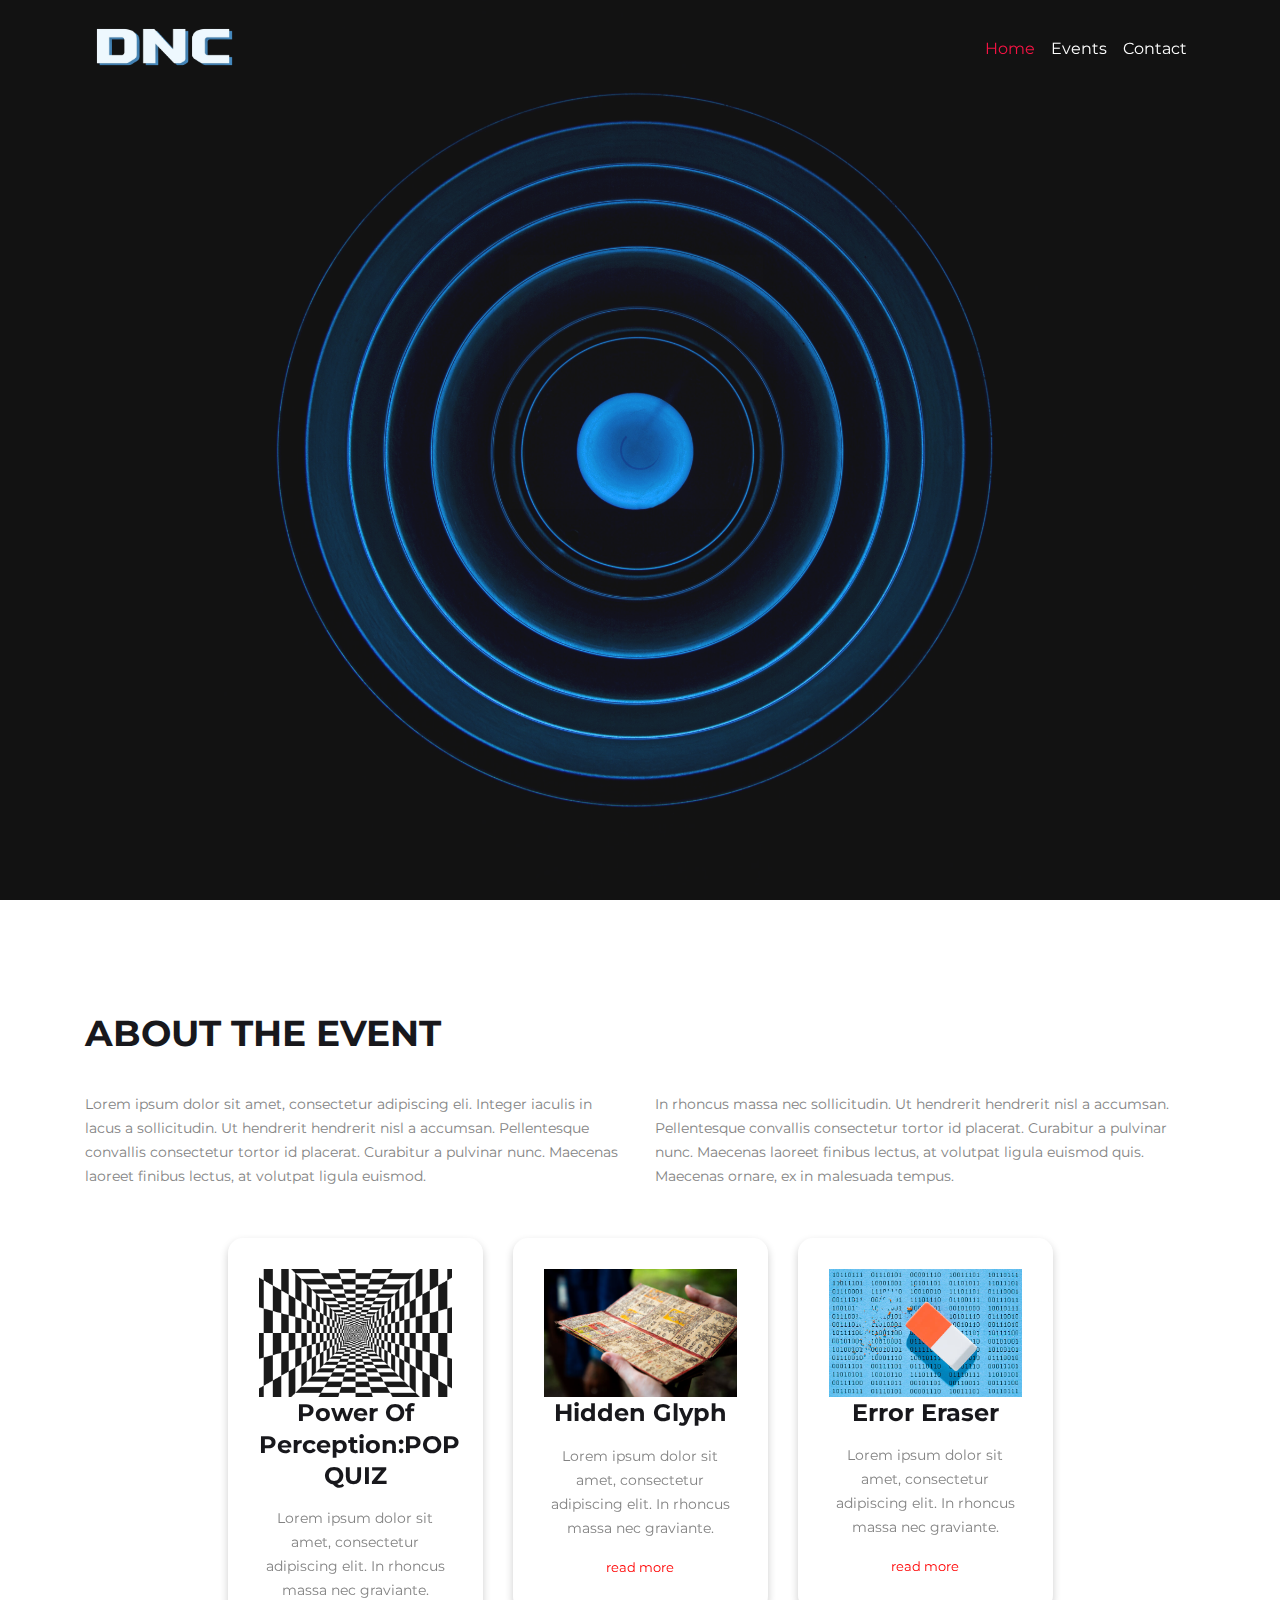
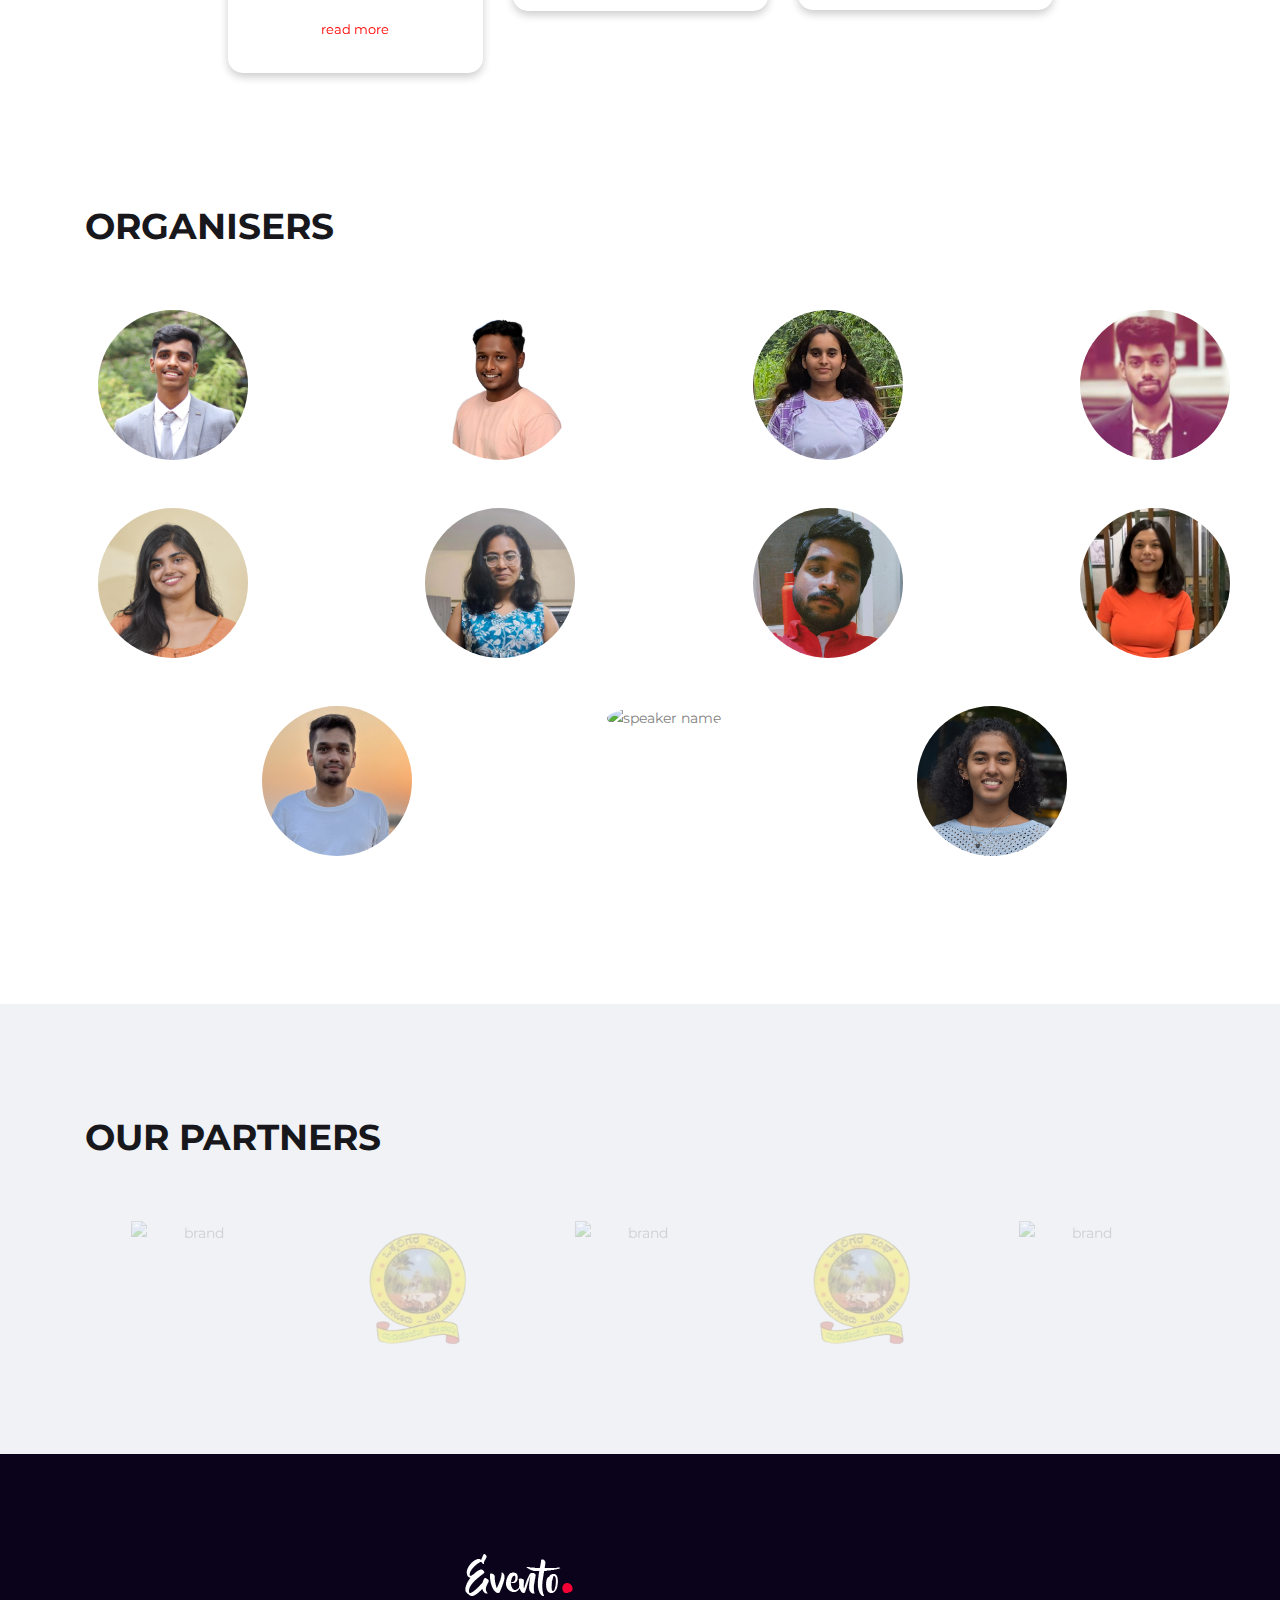
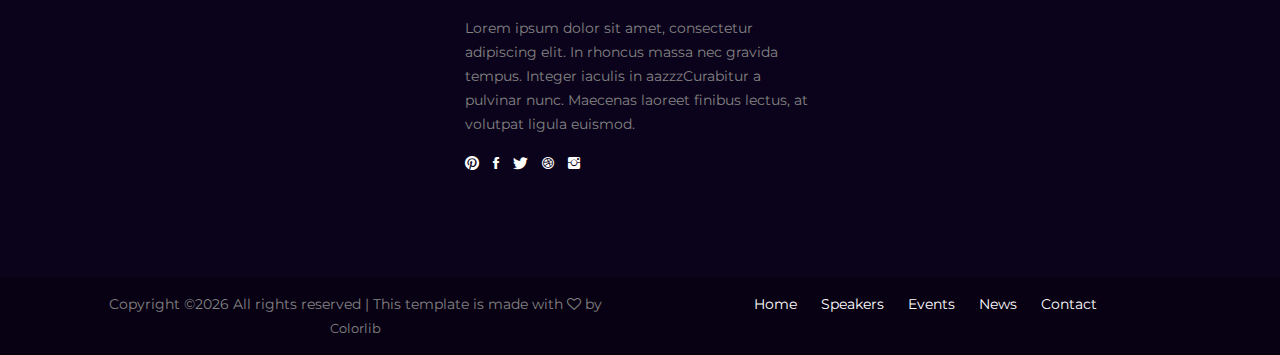
==== commit f75e508c: "second commit changed and deletd" ====
--- a/index.html
+++ b/index.html
@@ -24,7 +24,7 @@
     <!-- Animate CSS -->
     <link rel="stylesheet" href="assets/css/animate.min.css">
     <!-- Custom styles for this template -->
-    <link href="assets/css/main.css" rel="stylesheet">
+    <link href="assets/css/custom.css" rel="stylesheet">
 </head>
 <body>
 <div class="loader">
@@ -36,7 +36,7 @@
 <header class="header navbar fixed-top navbar-expand-md">
     <div class="container">
         <a class="navbar-brand logo" href="#">
-            <img src="static/img/logo_trans.png" alt="#Tech"/>
+            <img src="/assets/img/bg/dnclogo.png" alt="#Tech"/>
         </a>
         <button class="navbar-toggler" type="button" data-toggle="collapse" data-target="#headernav" aria-expanded="false" aria-label="Toggle navigation">
             <span class="lnr lnr-text-align-right"></span>
@@ -47,13 +47,10 @@
                     <a class="nav-link active" href="#">Home</a>
                 </li>
                 <li class="nav-item">
-                    <a class="nav-link " href="events.html">Events</a>
+                    <a class="nav-link " href="#events">Events</a>
                 </li>
                 <li class="nav-item">
-                    <a class="nav-link " href="news.html">News</a>
-                </li>
-                <li class="nav-item">
-                    <a class="nav-link " href="contact.html">Contact</a>
+                    <a class="nav-link " href="#contact">Contact</a>
                 </li>
             </ul>
         </div>
@@ -77,7 +74,6 @@
                                 
                             </p>
                             <a href="#" class="" > <!-- btn btn-primary btn-rounded -->
-                                
                             </a>
                         </div>
                     </div>
@@ -85,102 +81,9 @@
             </div>
         </div>
     </div>
-    <!-- <div class="cover_nav">
-        <ul class="cover_dots">
-            <li class="active" data="0"><span>1</span></li>
-            <li  data="1"><span>2</span></li>
-            <li  data="2"><span>3</span></li>
-        </ul>
-    </div> -->
 </section>
-<!--cover section slider end -->
-
-<!--event info -->
-<section class="pt100 pb100">
-    <div class="container">
-        <div class="row justify-content-center">
-            <div class="col-6 col-md-3  ">
-                <div class="icon_box_two">
-                    <i class="ion-ios-calendar-outline"></i>
-                    <div class="content">
-                        <h5 class="box_title">
-                            DATE
-                        </h5>
-                        <p>
-                            03 September 2018
-                        </p>
-                    </div>
-                </div>
-            </div>
-
-            <div class="col-6 col-md-3  ">
-                <div class="icon_box_two">
-                    <i class="ion-ios-location-outline"></i>
-                    <div class="content">
-                        <h5 class="box_title">
-                            location
-                        </h5>
-                        <p>
-                            Bangalore Institute of Technology.
-                        </p>
-                    </div>
-                </div>
-            </div>
-
-            <!-- <div class="col-6 col-md-3  ">
-                <div class="icon_box_two">
-                    <i class="ion-ios-person-outline"></i>
-                    <div class="content">
-                        <h5 class="box_title">
-                            speakers
-                        </h5>
-                        <p>
-                            Natalie James
-                            + guests
-                        </p>
-                    </div>
-                </div>
-            </div>
-
-            <div class="col-6 col-md-3  ">
-                <div class="icon_box_two">
-                    <i class="ion-ios-pricetag-outline"></i>
-                    <div class="content">
-                        <h5 class="box_title">
-                            tikets
-                        </h5>
-                        <p>
-                            $65 early bird
-                        </p>
-                    </div>
-                </div>
-            </div> -->
-        </div>
-    </div>
-</section>
-<!--event info end -->
-
-
-<!-- event countdown
-<section class="bg-img pt70 pb70" style="background-image: url('assets/img/bg/bg-img.png');">
-    <div class="overlay_dark"></div>
-    <div class="container">
-        <div class="row justify-content-center">
-            <div class="col-12 col-md-10">
-                <h4 class="mb30 text-center color-light">Counter until the big event</h4>
-                <div class="countdown"></div>
-            </div>
-        </div>
-    </div>
-</section> -->
-
-
-
-<!--event count down end-->
-
-
 <!--about the event -->
-<section class="pt100 pb100">
+<section id="events" class="pt100 pb100">
     <div class="container">
         <div class="section_title">
             <h3 class="title">
@@ -202,22 +105,9 @@
 
         <!--event features-->
         <div class="row justify-content-center mt30">
-            <!-- <div class="col-12 col-md-6 col-lg-3">
-                <div class="icon_box_one">
-                    <i class="lnr lnr-mic"></i>
-                    <div class="content">
-                        <h4>9 Speakers</h4>
-                        <p>
-                            Lorem ipsum dolor sit amet, consectetur adipiscing elit. In rhoncus massa nec graviante.
-                        </p>
-                        <a href="#">read more</a>
-                    </div>
-                </div>
-            </div> -->
-
             <div class="col-12 col-md-6 col-lg-3">
-                <div class="icon_box_one">
-                    <i class="lnr lnr-rocket"></i>
+                <div class=" glassmorphism">
+                    <img class="box_image" src="/assets/img/events/pop.webp" alt="pop">
                     <div class="content">
                         <h4>Power Of Perception:POP QUIZ</h4>
                         <p>
@@ -229,10 +119,10 @@
             </div>
 
             <div class="col-12 col-md-6 col-lg-3">
-                <div class="icon_box_one">
-                    <i class="lnr lnr-bullhorn"></i>
+                <div class="glassmorphism">
+                     <img class="box_image" src="/assets/img/events/glyph.jpg" alt="pop">
                     <div class="content">
-                        <h4>Live Broadcast</h4>
+                        <h4>Hidden Glyph</h4>
                         <p>
                             Lorem ipsum dolor sit amet, consectetur adipiscing elit. In rhoncus massa nec graviante.
                         </p>
@@ -242,10 +132,10 @@
             </div>
 
             <div class="col-12 col-md-6 col-lg-3">
-                <div class="icon_box_one">
-                    <i class="lnr lnr-clock"></i>
+                <div class="glassmorphism">
+                    <img class="box_image" src="/assets/img/events/ee.jpg" alt="pop">
                     <div class="content">
-                        <h4>Early Bird</h4>
+                        <h4>Error Eraser</h4>
                         <p>
                             Lorem ipsum dolor sit amet, consectetur adipiscing elit. In rhoncus massa nec graviante.
                         </p>
@@ -258,322 +148,144 @@
     </div>
 </section>
 <!--about the event end -->
-
-
 <!--speaker section-->
-<section class="pb100">
+<section class="pb100" id="contact">
     <div class="container">
         <div class="section_title mb50">
             <h3 class="title">
-               our speakers
+                Organisers
             </h3>
         </div>
     </div>
-    <div class="row justify-content-center no-gutters">
-        <div class="col-md-3 col-sm-6">
-            <div class="speaker_box">
-                <div class="speaker_img">
-                    <img src="assets/img/speakers/s1.png" alt="speaker name">
-                    <div class="info_box">
-                        <h5 class="name">Patricia Stone</h5>
-                        <p class="position">CEO Company</p>
-                    </div>
-                </div>
-            </div>
-        </div>
-        <div class="col-md-3 col-sm-6">
-            <div class="speaker_box">
-                <div class="speaker_img">
-                    <img src="assets/img/speakers/s2.png" alt="speaker name">
-                    <div class="info_box">
-                        <h5 class="name">James Oliver</h5>
-                        <p class="position">CEO Company</p>
-                    </div>
-                </div>
-            </div>
-
-        </div>
-        <div class="col-md-3 col-sm-6">
-            <div class="speaker_box">
-                <div class="speaker_img">
-                    <img src="assets/img/speakers/s3.png" alt="speaker name">
-                    <div class="info_box">
-                        <h5 class="name">Carla Banks</h5>
-                        <p class="position">CEO Company</p>
-                    </div>
-                </div>
-            </div>
-        </div>
-        <div class="col-md-3 col-sm-6">
-            <div class="speaker_box">
-                <div class="speaker_img">
-                    <img src="assets/img/speakers/s4.png" alt="speaker name">
-                    <div class="info_box">
-                        <h5 class="name">William Smith</h5>
-                        <p class="position">CEO Company</p>
-                    </div>
-                </div>
-            </div>
-        </div>
-        <div class="col-md-3 col-sm-6">
-            <div class="speaker_box">
-                <div class="speaker_img">
-                    <img src="assets/img/speakers/s5.png" alt="speaker name">
-                    <div class="info_box">
-                        <h5 class="name">Jessica Black</h5>
-                        <p class="position">CEO Company</p>
-                    </div>
-                </div>
-            </div>
-        </div>
-        <div class="col-md-3 col-sm-6">
-            <div class="speaker_box">
-                <div class="speaker_img">
-                    <img src="assets/img/speakers/s6.png" alt="speaker name">
-                    <div class="info_box">
-                        <h5 class="name">Patricia Stone</h5>
-                        <p class="position">CEO Company</p>
-                    </div>
-                </div>
-            </div>
-        </div>
-        <div class="col-md-3 col-sm-6">
-            <div class="speaker_box">
-                <div class="speaker_img">
-                    <img src="assets/img/speakers/s7.png" alt="speaker name">
-                    <div class="info_box">
-                        <h5 class="name">Duncan Stan</h5>
-                        <p class="position">CEO Company</p>
-                    </div>
-                </div>
-            </div>
-        </div>
-        <div class="col-md-3 col-sm-6">
-            <div class="speaker_box">
-                <div class="speaker_img">
-                    <img src="assets/img/speakers/s8.png" alt="speaker name">
-                    <div class="info_box">
-                        <h5 class="name">Patricia Stone</h5>
-                        <p class="position">CEO Company</p>
-                    </div>
-                </div>
+    <div class="row justify-content-center no-gutters ">
+        <div class="col-md-3 col-sm-6">
+            <div class="speaker_box">
+                <div class="speaker_img">
+                    <img src="assets/img/speakers/Sahil.jpg" alt="speaker name" class="imgb">
+                    <div class="info_box">
+                        <h5 class="name">Sahil</h5>
+                        <p class="name">Organiser</p>
+                    </div>
+                </div>
+            </div>
+        </div>
+        <div class="col-md-3 col-sm-6">
+            <div class="speaker_box">
+                <div class="speaker_img">
+                    <img src="assets/img/speakers/Sai Tharun.jpg" alt="speaker name" class="imgb">
+                    <div class="info_box">
+                        <h5 class="name">Sai Tharun</h5>
+                        <p class="name">Organiser</p>
+                    </div>
+                </div>
+            </div>
+
+        </div>
+        <div class="col-md-3 col-sm-6">
+            <div class="speaker_box">
+                <div class="speaker_img">
+                    <img src="assets/img/speakers/Harshitha.jpg" alt="speaker name" class="imgb">
+                    <div class="info_box">
+                        <h5 class="name">Harshitha</h5>
+                        <p class="name">Organiser</p>
+                    </div>
+                </div>
+            </div>
+        </div>
+        <div class="col-md-3 col-sm-6">
+            <div class="speaker_box">
+                <div class="speaker_img">
+                    <img src="assets/img/speakers/Chirag.png" alt="speaker name" class="imgb">
+                    <div class="info_box">
+                        <h5 class="name">Chirag</h5>
+                        <p class="name">Organiser</p>
+                    </div>
+                </div>
+            </div>
+        </div>
+        <div class="col-md-3 col-sm-6">
+            <div class="speaker_box">
+                <div class="speaker_img">
+                    <img src="assets/img/speakers/Keerthi.jpeg" alt="speaker name" class="imgb">
+                    <div class="info_box">
+                        <h5 class="name">Keerthi</h5>
+                        <p class="name">Organiser</p>
+                    </div>
+                </div>
+            </div>
+        </div>
+        <div class="col-md-3 col-sm-6">
+            <div class="speaker_box">
+                <div class="speaker_img">
+                    <img src="assets/img/speakers/Lavanya.jpg" alt="speaker name" class="imgb">
+                    <div class="info_box">
+                        <h5 class="name">Lavanya</h5>
+                        <p class="name">Organiser</p>
+                    </div>
+                </div>
+            </div>
+        </div>
+        <div class="col-md-3 col-sm-6">
+            <div class="speaker_box">
+                <div class="speaker_img">
+                    <img src="assets/img/speakers/pavan.jpg" alt="speaker name" class="imgb">
+                    <div class="info_box">
+                        <h5 class="name">Pavan</h5>
+                        <p class="name">Organiser</p>
+                    </div>
+                </div>
+            </div>
+        </div>
+        <div class="col-md-3 col-sm-6">
+            <div class="speaker_box">
+                <div class="speaker_img">
+                    <img src="assets/img/speakers/Sadhvi.jpg" alt="speaker name" class="imgb">
+                    <div class="info_box">
+                        <h5 class="name">Sadhvi</h5>
+                        <p class="name">Organiser</p>
+                    </div>
+                </div>
+            </div>
+        </div>
+        <div class="col-md-3 col-sm-6">
+            <div class="speaker_box">
+                <div class="speaker_img">
+                    <img src="assets/img/speakers/Pradeepth.jpg" alt="speaker name" class="imgb">
+                    <div class="info_box">
+                        <h5 class="name">Pradeepth</h5>
+                        <p class="name">Organiser</p>
+                    </div>
+                </div>
+            </div>
+        </div>
+
+        <div class="col-md-3 col-sm-6">
+            <div class="speaker_box">
+                <div class="speaker_img">
+                    <img  src="assets/img/speakers/Shrilakshmi.JPG" alt="speaker name" class="imgb">
+                    <div class="info_box">
+                        <h5 class="name">Shrilakshmi</h5>
+                        <p class="name">Organiser</p>
+                    </div>
+                </div>
+            </div>
+        </div>
+        <div class="col-md-3 col-sm-6">
+            <div class="try">
+                <div class="speaker_box">
+                <div class="speaker_img">
+                    <img src="assets/img/speakers/Shwetha1.JPG" alt="speaker name" class="imgb">
+                    <div class="info_box">
+                        <h5 class="name">Shwetha</h5>
+                        <p class="name">Organiser</p>
+                    </div>
+                </div>
+            </div>
             </div>
         </div>
     </div>
 </section>
 <!--speaker section end -->
-
-<!--Price section-->
-<section class="pb100">
-    <div class="container">
-        <div class="section_title mb50">
-            <h3 class="title">
-                Pricing table
-            </h3>
-        </div>
-
-        <div class="row justify-content-center">
-            <div class="col-md-4 col-12">
-                <div class="price_box active">
-                    <div class="price_highlight">
-                        recommended
-                    </div>
-                   <div class="price_header">
-                       <h4>
-                           Early Bird
-                       </h4>
-                       <h6>
-                           For the fast ones
-                       </h6>
-                   </div>
-                    <div class="price_tag">
-                        65 <sup>$</sup>
-                    </div>
-                    <div class="price_features">
-                        <ul>
-                            <li>
-                                Early Entrance
-                            </li>
-                            <li>
-                                Front seat
-                            </li>
-                            <li>
-                                Complementary Drinks
-                            </li>
-                            <li>
-                                Promo Gift
-                            </li>
-                        </ul>
-                    </div>
-                    <div class="price_footer">
-                        <a href="#" class="btn btn-primary btn-rounded">Purchase</a>
-                    </div>
-                </div>
-            </div>
-            <div class="col-md-4 col-12">
-                <div class="price_box">
-                    <div class="price_header">
-                        <h4>
-                            Start up
-                        </h4>
-                        <h6>
-                            For the begginers
-                        </h6>
-                    </div>
-                    <div class="price_tag">
-                        85 <sup>$</sup>
-                    </div>
-                    <div class="price_features">
-                        <ul>
-                            <li>
-                                Early Entrance
-                            </li>
-                            <li>
-                                Front seat
-                            </li>
-                            <li>
-                                Complementary Drinks
-                            </li>
-                            <li>
-                                Promo Gift
-                            </li>
-                        </ul>
-                    </div>
-                    <div class="price_footer">
-                        <a href="#" class="btn btn-primary btn-rounded">Purchase</a>
-                    </div>
-                </div>
-            </div>
-            <div class="col-md-4 col-12">
-                <div class="price_box">
-                    <div class="price_header">
-                        <h4>
-                            Corporate
-                        </h4>
-                        <h6>
-                            For the business
-                        </h6>
-                    </div>
-                    <div class="price_tag">
-                        95 <sup>$</sup>
-                    </div>
-                    <div class="price_features">
-                        <ul>
-                            <li>
-                                Early Entrance
-                            </li>
-                            <li>
-                                Front seat
-                            </li>
-                            <li>
-                                Complementary Drinks
-                            </li>
-                            <li>
-                                Promo Gift
-                            </li>
-                        </ul>
-                    </div>
-                    <div class="price_footer">
-                        <a href="#" class="btn btn-primary btn-rounded">Purchase</a>
-                    </div>
-                </div>
-            </div>
-        </div>
-    </div>
-</section>
-<!--price section end -->
-
-<!--event calender-->
-<section class="pb100">
-    <div class="container">
-        <div class="table-responsive">
-            <table class="event_calender table">
-                <thead class="event_title">
-                <tr>
-                    <th>
-                        <i class="ion-ios-calendar-outline"></i>
-                        <span>next events calendar</span>
-                    </th>
-                    <th></th>
-                    <th></th>
-                    <th></th>
-                    <th></th>
-                </tr>
-                </thead>
-                <tbody>
-                <tr>
-                    <td>
-                        <img src="assets/img/cleander/c1.png" alt="event">
-                    </td>
-                    <td class="event_date">
-                        14
-                        <span>February</span>
-                    </td>
-                    <td>
-                        <div class="event_place">
-                            <h5>Conference in Amsterdam</h5>
-                            <h6>08 AM - 04 PM</h6>
-                            <p>Speaker: Daniel Hill</p>
-                        </div>
-                    </td>
-                    <td>
-                        <a href="#" class="btn btn-primary btn-rounded">Read More</a>
-                    </td>
-                    <td class="buy_link">
-                        <a href="#">buy now</a>
-                    </td>
-                </tr>
-                <tr>
-                    <td>
-                        <img src="assets/img/cleander/c2.png" alt="event">
-                    </td>
-                    <td class="event_date">
-                        18
-                        <span>February</span>
-                    </td>
-                    <td>
-                        <div class="event_place">
-                            <h5>Conference in Amsterdam</h5>
-                            <h6>08 AM - 04 PM</h6>
-                            <p>Speaker: Daniel Hill</p>
-                        </div>
-                    </td>
-                    <td>
-                        <a href="#" class="btn btn-primary btn-rounded">Read More</a>
-                    </td>
-                    <td class="buy_link">
-                        <a href="#">buy now</a>
-                    </td>
-                </tr>
-                <tr>
-                    <td>
-                        <img src="assets/img/cleander/c3.png" alt="event">
-                    </td>
-                    <td class="event_date">
-                        22
-                        <span>February</span>
-                    </td>
-                    <td>
-                        <div class="event_place">
-                            <h5>Conference in Amsterdam</h5>
-                            <h6>08 AM - 04 PM</h6>
-                            <p>Speaker: Daniel Hill</p>
-                        </div>
-                    </td>
-                    <td>
-                        <a href="#" class="btn btn-primary btn-rounded">Read More</a>
-                    </td>
-                    <td class="buy_link">
-                        <a href="#">buy now</a>
-                    </td>
-                </tr>
-                </tbody>
-            </table>
-        </div>
-    </div>
-</section>
-<!--event calender end -->
-
 <!--brands section -->
 <section class="bg-gray pt100 pb100">
     <div class="container">
@@ -584,46 +296,15 @@
         </div>
         <div class="brand_carousel owl-carousel">
             <div class="brand_item text-center">
-                <img src="assets/img/brands/b1.png" alt="brand">
+                <img src="assets/img/brands/BITID.png" alt="brand">
             </div>
             <div class="brand_item text-center">
-                <img src="assets/img/brands/b2.png" alt="brand">
-            </div>
-
-            <div class="brand_item text-center">
-                <img src="assets/img/brands/b3.png" alt="brand">
-            </div>
-            <div class="brand_item text-center">
-                <img src="assets/img/brands/b4.png" alt="brand">
-            </div>
-            <div class="brand_item text-center">
-                <img src="assets/img/brands/b5.png" alt="brand">
+                <img src="assets/img/brands/RVS.png" alt="brand">
             </div>
         </div>
     </div>
 </section>
 <!--brands section end-->
-
-<!--get tickets section -->
-<section class="bg-img pt100 pb100" style="background-image: url('assets/img/bg/tickets.png');">
-    <div class="container">
-        <div class="section_title mb30">
-            <h3 class="title color-light">
-                GEt your tikets
-            </h3>
-        </div>
-        <div class="row justify-content-center align-items-center">
-            <div class="col-md-9 text-md-left text-center color-light">
-                Lorem ipsum dolor sit amet, consectetur adipiscing elit. In rhoncus massa nec gravida tempus. Integer iaculis in aazzzCurabitur a pulvinar nunc. Maecenas laoreet finibus lectus, at volutpat ligula euismod.
-            </div>
-            <div class="col-md-3 text-md-right text-center">
-                <a href="#" class="btn btn-primary btn-rounded mt30">buy now</a>
-            </div>
-        </div>
-    </div>
-</section>
-<!--get tickets section end-->
-
 <!--footer start -->
 <footer>
     <div class="container">
@@ -657,66 +338,6 @@
                                 <a href="#"><i class="ion-social-instagram"></i></a>
                             </li>
                         </ul>
-                    </div>
-                </div>
-            </div>
-
-            <div class="col-12 col-md-4">
-                <div class="footer_box">
-                    <div class="footer_header">
-                        <h4 class="footer_title">
-                            instagram
-                        </h4>
-                    </div>
-                    <div class="footer_box_body">
-                        <ul class="instagram_list">
-                            <li>
-                                <a href="#">
-                                    <img src="assets/img/cleander/c1.png" alt="instagram">
-                                </a>
-                            </li>
-                            <li>
-                                <a href="#">
-                                    <img src="assets/img/cleander/c2.png" alt="instagram">
-                                </a>
-                            </li>
-                            <li>
-                                <a href="#">
-                                    <img src="assets/img/cleander/c3.png" alt="instagram">
-                                </a>
-                            </li>
-                            <li>
-                                <a href="#">
-                                    <img src="assets/img/cleander/c3.png" alt="instagram">
-                                </a>
-                            </li>
-                            <li>
-                                <a href="#">
-                                    <img src="assets/img/cleander/c2.png" alt="instagram">
-                                </a>
-                            </li>
-                            <li>
-                                <a href="#">
-                                    <img src="assets/img/cleander/c1.png" alt="instagram">
-                                </a>
-                            </li>
-                        </ul>
-                    </div>
-                </div>
-            </div>
-
-            <div class="col-12 col-md-4">
-                <div class="footer_box">
-                    <div class="footer_header">
-                        <h4 class="footer_title">
-                            subscribe to our newsletter
-                        </h4>
-                    </div>
-                    <div class="footer_box_body">
-                        <div class="newsletter_form">
-                            <input type="email" class="form-control" placeholder="E-Mail here">
-                            <button class="btn btn-rounded btn-block btn-primary">SUBSCRIBE</button>
-                        </div>
                     </div>
                 </div>
             </div>
--- a/assets/css/custom.css
+++ b/assets/css/custom.css
@@ -0,0 +1,427 @@
+@import url("https://fonts.googleapis.com/css?family=Montserrat:400,500,700,900");
+/* ----------------Text Fonts ------------------- */
+body {
+  font-size: 14px;
+  line-height: 25px;
+  font-weight: 400;
+  font-family: "Montserrat", sans-serif;
+  color: #838383;
+  font-style: normal;
+  overflow-x: hidden;
+}
+
+h1,
+h2,
+h3,
+h4,
+h5,
+h6 {
+  font-family: "Montserrat", sans-serif;
+  font-weight: 700;
+  color: #18181c;
+  line-height: 1.3;
+}
+
+h1,
+.h1 {
+  font-size: 48px;
+  margin-bottom: 25px;
+}
+
+h2,
+.h2 {
+  font-size: 42px;
+  margin-bottom: 25px;
+}
+
+h3,
+.h3 {
+  font-size: 36px;
+  margin-bottom: 25px;
+}
+
+h4,
+.h4 {
+  font-size: 24px;
+  margin-bottom: 15px;
+}
+
+h5,
+.h5 {
+  font-size: 18px;
+  margin-bottom: 15px;
+}
+
+h6,
+.h6 {
+  font-size: 14px;
+  margin-bottom: 10px;
+}
+
+p {
+  font-size: 14px;
+  font-family: "Montserrat", sans-serif;
+  margin: 0 0 15px;
+  line-height: 24px;
+  font-weight: 400;
+  color: #838383;
+}
+p:last-child {
+  margin-bottom: 0;
+}
+
+a {
+  color: inherit;
+  text-decoration: none;
+  cursor: pointer;
+  font-size: 13px;
+  font-weight: 400;
+  -webkit-transition: all 0.4s ease-in-out;
+  transition: all 0.4s ease-in-out;
+}
+
+a:hover,
+a:focus,
+a:active {
+  text-decoration: none;
+  outline: none;
+  color: #838383;
+  -webkit-transition: all 0.4s ease-in-out;
+  transition: all 0.4s ease-in-out;
+}
+.loader {
+  position: fixed;
+  top: 0;
+  bottom: 0;
+  width: 100%;
+  background-color: #f7f7f7;
+  z-index: 999999;
+}
+.loader .loader-inner {
+  position: absolute;
+  border: 2px solid #f50136;
+  border-radius: 50%;
+  width: 40px;
+  height: 40px;
+  left: calc(50% - 20px);
+  top: calc(50% - 20px);
+  border-right: 0;
+  border-top-color: transparent;
+  animation: loader-inner 1s cubic-bezier(0.42, 0.61, 0.58, 0.41) infinite;
+}
+.header {
+  min-height: 50px;
+  margin-top: 20px;
+  transition: all ease-in-out 0.4s;
+}
+.header .menu {
+  position: relative;
+}
+.header .logo img {
+  max-width: 160px;
+  margin-right: 3px;
+}
+.navbar {
+  padding: 0;
+}
+.navbar-toggler {
+  border: 1px solid #ffffff;
+  color: #ffffff;
+  padding: 5px 10px;
+  font-size: 22px;
+  cursor: pointer;
+  border-radius: 2px;
+}
+.nav-link {
+  color: #ffffff;
+  padding: 0 15px;
+  font-size: 16px;
+}
+.nav-link.active {
+  color: #f50136;
+}
+header.sticky_header {
+  /* background-color: #18181c; */
+  background-image: url("/assets/img/bg/dnchead.png");
+  border-bottom: 7px solid blue;
+  width: 100%;
+  background-position-y: 29rem;
+    background-size: cover;
+  margin: 0;
+  padding: 0px;
+  -webkit-box-shadow: 0 0 42px rgba(0, 0, 0, 0.08);
+  box-shadow: 0 0 42px rgba(0, 0, 0, 0.08);
+  -webkit-transition: all ease-in-out 0.4s;
+  transition: all ease-in-out 0.4s;
+}
+.home-cover {
+  position: relative;
+}
+.cover_slider {
+  width: 100%;
+  position: relative;
+  list-style: none;
+}
+.cover_slider .cover_item {
+  width: 100%;
+  position: relative;
+  height: 100vh;
+  min-height: 600px;
+  padding: 150px 0;
+  background-position: center center !important;
+  background-size: cover !important;
+  background-repeat: no-repeat !important;
+}
+.slider_content {
+  position: relative;
+  text-align: center;
+  color: #ffffff;
+}
+.cover-title {
+  font-size: 42px;
+  margin-bottom: 15px;
+  font-weight: 700;
+}
+.cover-xl-text {
+  font-size: 72px;
+  margin-bottom: 20px;
+  display: block;
+  font-weight: 900;
+}
+.cover-date {
+  font-size: 20px;
+  font-weight: 500;
+}
+.pt100 {
+  padding-top: 100px !important;
+}
+.pb100 {
+  padding-bottom: 100px !important;
+}
+.box_title {
+  font-size: 16px;
+  font-weight: 600;
+  text-transform: uppercase;
+  color: #333333;
+}
+.section_title {
+  position: relative;
+  margin-bottom: 25px;
+}
+.section_title .title {
+  text-transform: uppercase;
+  padding: 10px 0;
+  font-size: 36px;
+}
+.mt30 {
+  margin-top: 30px !important;
+}
+.pb100 {
+  padding-bottom: 100px !important;
+}
+.mb50 {
+  margin-bottom: 50px !important;
+}
+.no-gutters {
+  margin-right: 0;
+  margin-left: 0;
+}
+.speaker_box {
+  position: relative;
+  overflow: hidden;
+  text-align: center;
+ 
+}
+.speaker_box .speaker_img {
+  position: relative;
+  overflow: hidden;
+ 
+}
+.speaker_box .speaker_img img {
+  width: 150px; 
+  height: 150px; 
+  transition: all ease-in-out 0.4s;
+  border-radius: 50%;
+  object-fit: cover;
+  margin-bottom: 3rem;
+  margin-left: 3rem;
+
+}
+.speaker_box .speaker_img .imgb{
+    transition: filter 0.4s ease-in-out;
+}
+.speaker_box .speaker_img:hover .imgb  {
+  filter: blur(3px); /* Apply blur effect on hover */
+}
+.info_box {
+position: absolute;
+    top: 0;
+    left: 0;
+    width: 116%;
+    height: 80%;
+    color: white;
+    display: flex;
+    opacity: 0;
+    transition: opacity 0.4s ease-in-out;
+    flex-wrap: wrap;
+    flex-direction: column;
+    align-content: center;
+    justify-content: center;
+}
+.speaker_box .speaker_img:hover .info_box {
+  opacity: 1; /* Shows overlay on hover */
+}
+
+.speaker_box .name{
+  font-size: 20px;
+  text-align: center;
+  color: #4479ff;
+}
+
+.bg-gray {
+  background-color: #f0f2f6 !important;
+}
+.brand_carousel {
+  display: flex;
+  justify-content: center;
+  align-items: center;
+}
+.brand_item {
+  opacity: 0.3;
+  transition: all ease-in-out 0.4s;
+}
+.brand_item:hover {
+  opacity: 1;
+}
+.brand_item img {
+  display: block;
+  max-width: 130px;
+  margin: 0 auto;
+}
+
+/* footer */
+footer {
+  padding: 50px 0 100px;
+  background-color: #0b031b;
+}
+.footer_box {
+  position: relative;
+  margin-top: 50px;
+}
+.footer_header {
+  margin-bottom: 20px;
+}
+.footer_logo img {
+  max-width: 120px;
+}
+.footer_box_body {
+  color: #838383;
+}
+.footer_social {
+  list-style: none;
+  padding: 0;
+  margin: 0;
+}
+.footer_social li {
+  display: inline-block;
+  margin-right: 10px;
+}
+.footer_social li a {
+  color: #ffffff;
+  font-size: 16px;
+}
+.footer_title {
+  font-size: 18px;
+  margin-bottom: 15px;
+  color: #ffffff;
+}
+
+.copyright_footer {
+  background-color: #080113;
+  padding: 15px;
+  text-align: center;
+  color: #ffffff;
+}
+.footer_menu {
+  list-style: none;
+  padding: 0;
+  margin: 0;
+  text-align: center;
+}
+.footer_menu li {
+  display: inline-block;
+  margin: 0 10px;
+}
+.footer_menu li a {
+  color: #ffffff;
+  font-size: 14px;
+}
+.container {
+  width: 100%;
+  margin-right: auto;
+  margin-left: auto;
+  padding-right: 15px;
+  padding-left: 15px;
+}
+.row {
+  display: flex;
+  flex-wrap: wrap;
+  margin-right: -15px;
+  margin-left: -15px;
+}
+.col-6,
+.col-md-3,
+.col-12,
+.col-md-6,
+.col-lg-3,
+.col-md-4,
+.col-sm-6,
+.col-md-6 {
+  position: relative;
+  width: 100%;
+  padding-right: 15px;
+  padding-left: 15px;
+}
+.text-center {
+  text-align: center !important;
+}
+.justify-content-center {
+  justify-content: center !important;
+}
+
+/* customm */
+/* Glassmorphism container */
+.glassmorphism {
+  background: rgba(255, 255, 255, 0.1); /* Semi-transparent white background */
+  border-radius: 15px; /* Rounded corners */
+  backdrop-filter: blur(10px); /* Blur effect */
+  box-shadow: 0 4px 8px rgba(0, 0, 0, 0.2); /* Shadow for depth */
+  padding: 20px; /* Padding inside the element */
+  border: 1px solid rgba(255, 255, 255, 0.2); /* Optional border */
+  color: rgb(255, 0, 0); /* Text color */
+  max-width: 400px; /* Maximum width */
+  margin: 20px auto; /* Centered container */
+  text-align: center;
+  padding: 30px;
+  transition: all 0.4s ease-in-out;
+}
+.glassmorphism:hover {
+  background: rgba(79, 77, 77, 0.043);
+  box-shadow: 8px 8px 10px rgba(0, 0, 0, 0.2);
+  border-radius: 2rem;
+  color: #000000;
+  font-weight: 900;
+  transform: translateY(-20px);
+}
+.box_image {
+  width: 100%;
+  transition: all 0.4s ease-in-out;
+}
+.box_image:hover {
+  /* background: rgba(241, 4, 4, 0.596); */
+  border-radius: 2rem;
+  /* color: #ffffff; */
+}
+.dnclogo{
+  position: relative;
+}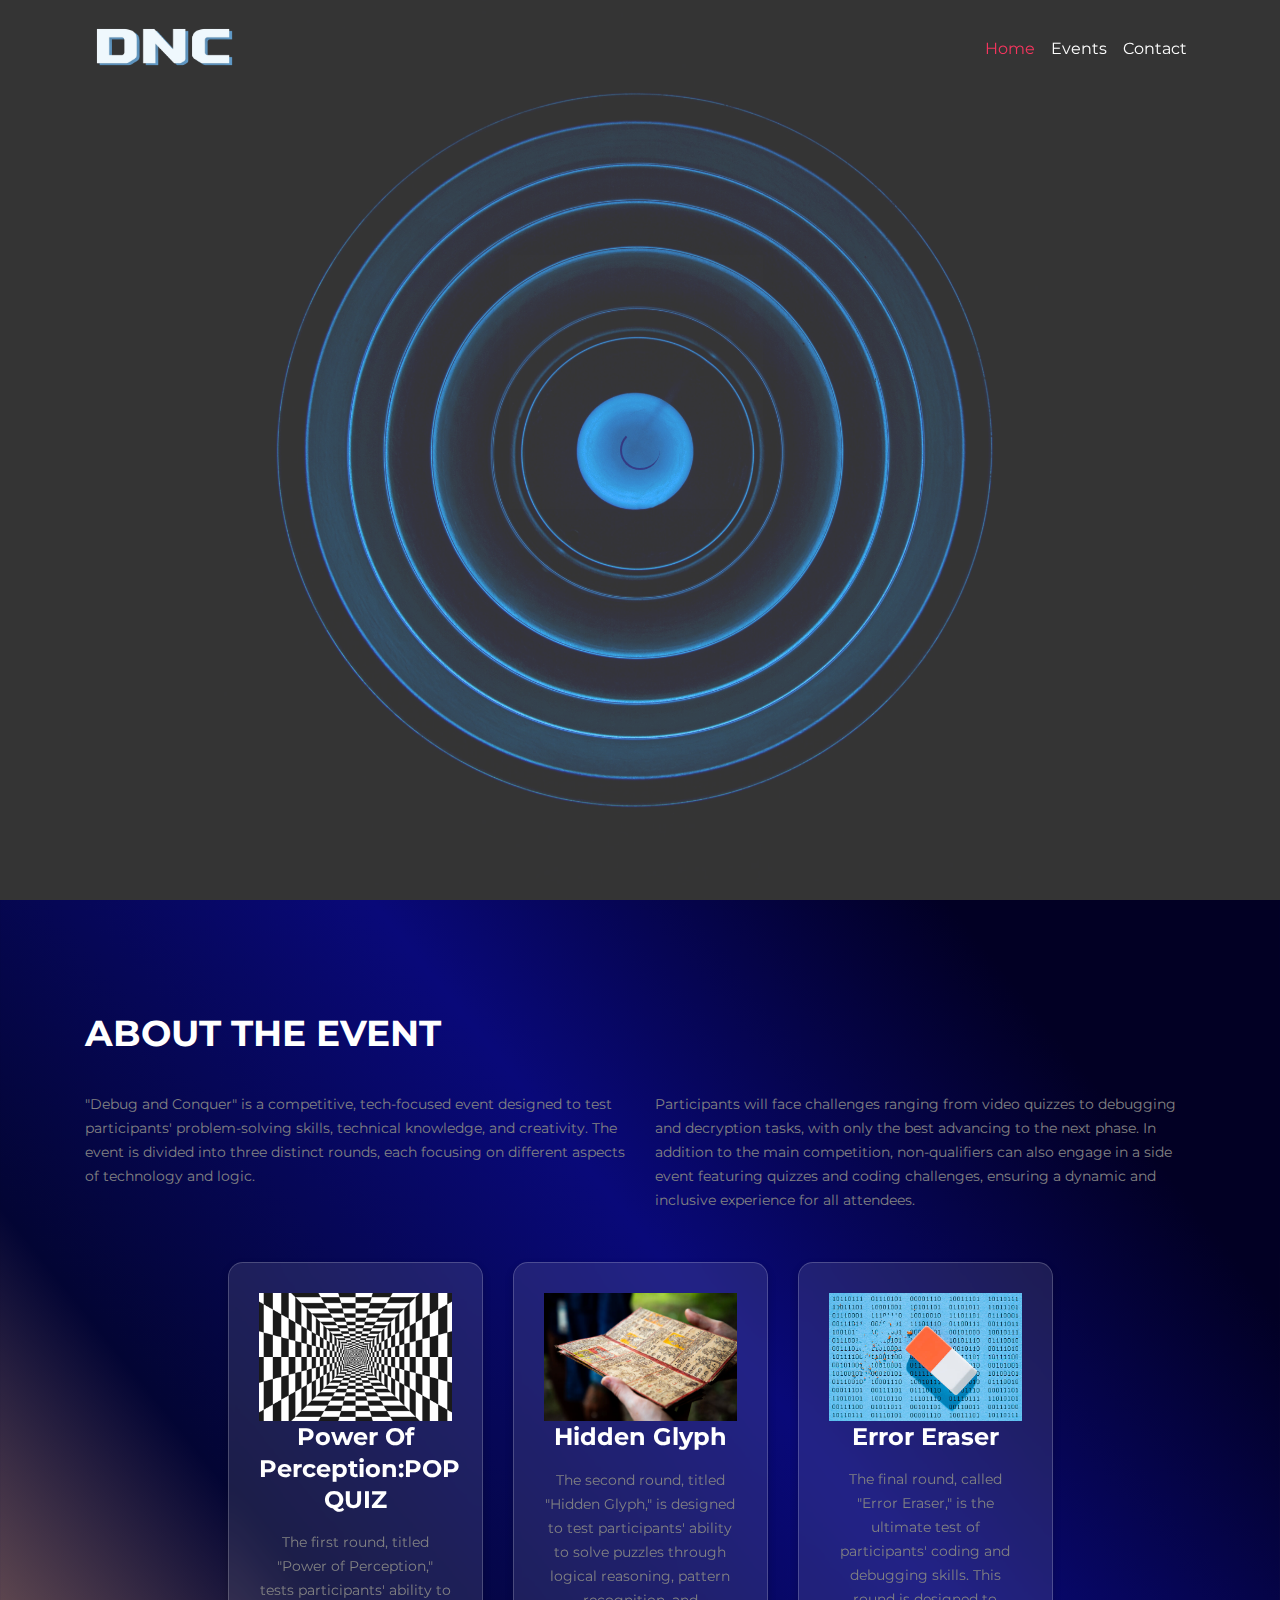
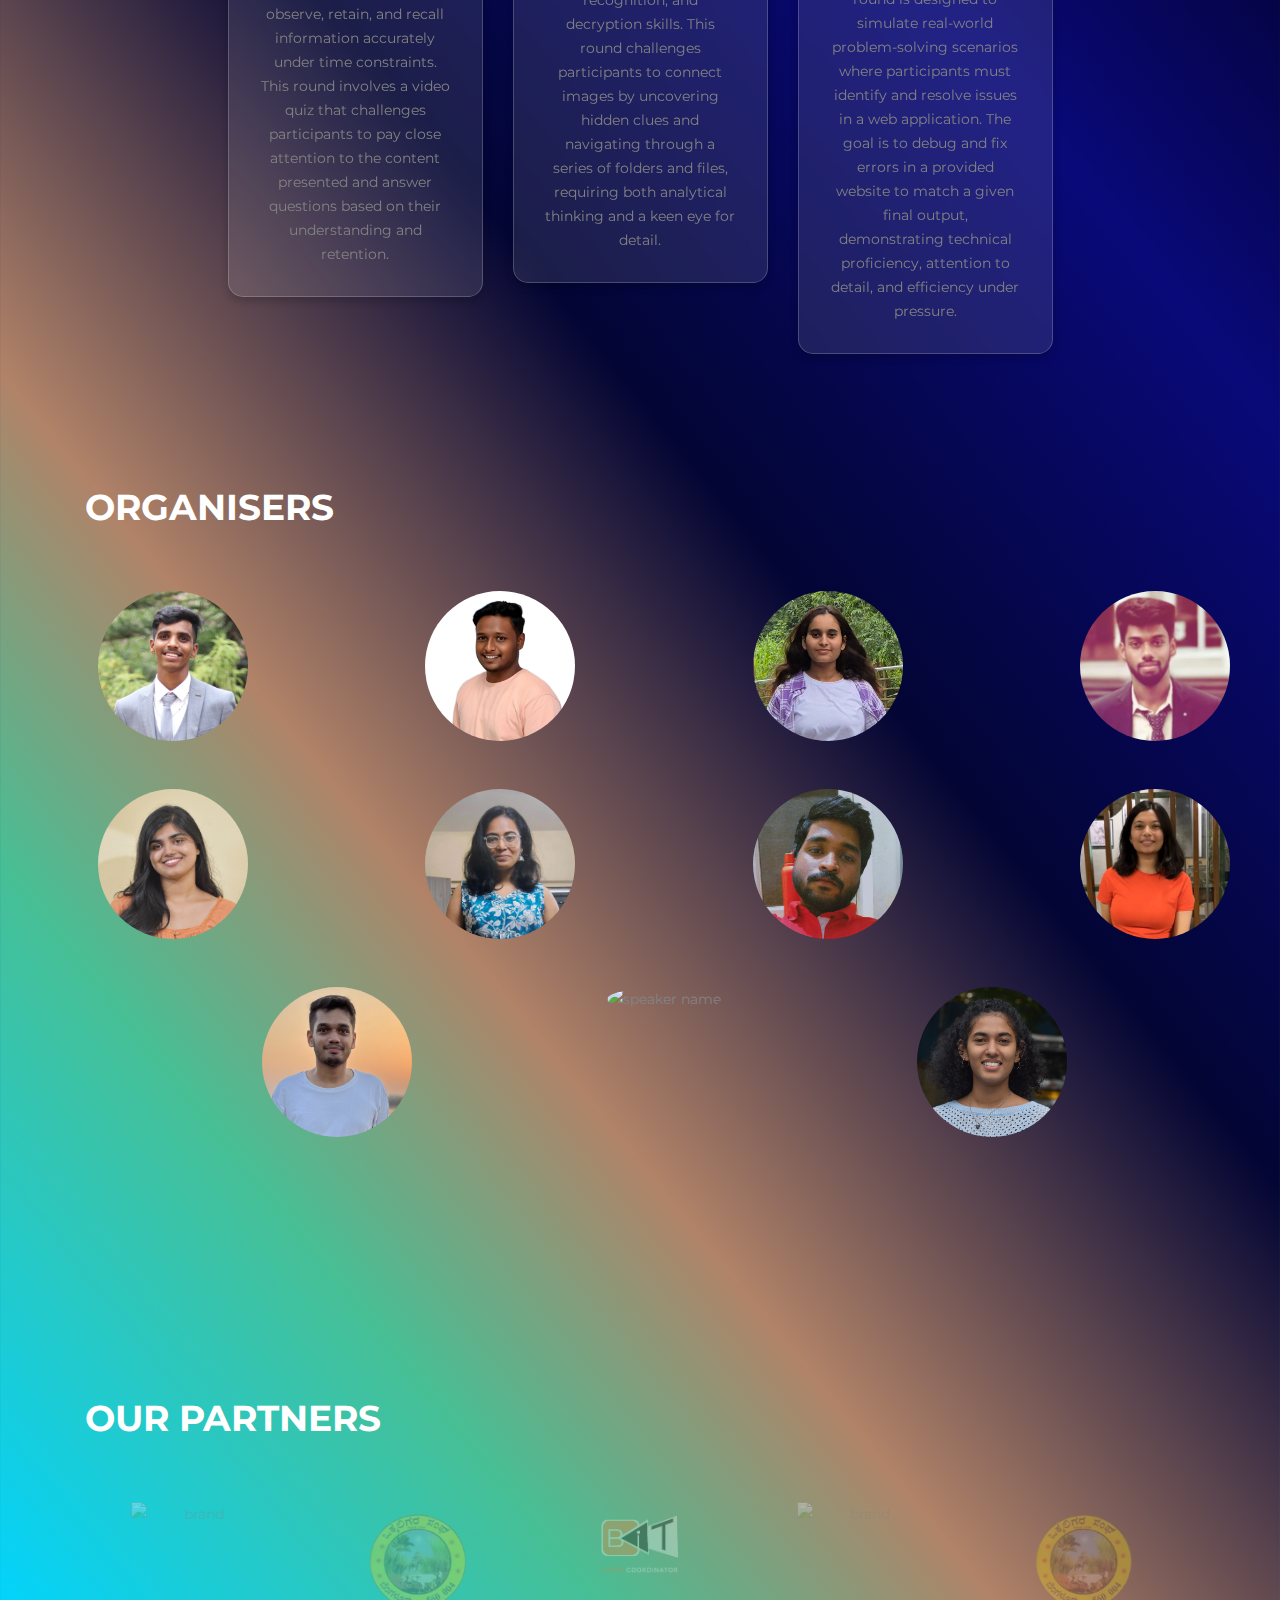
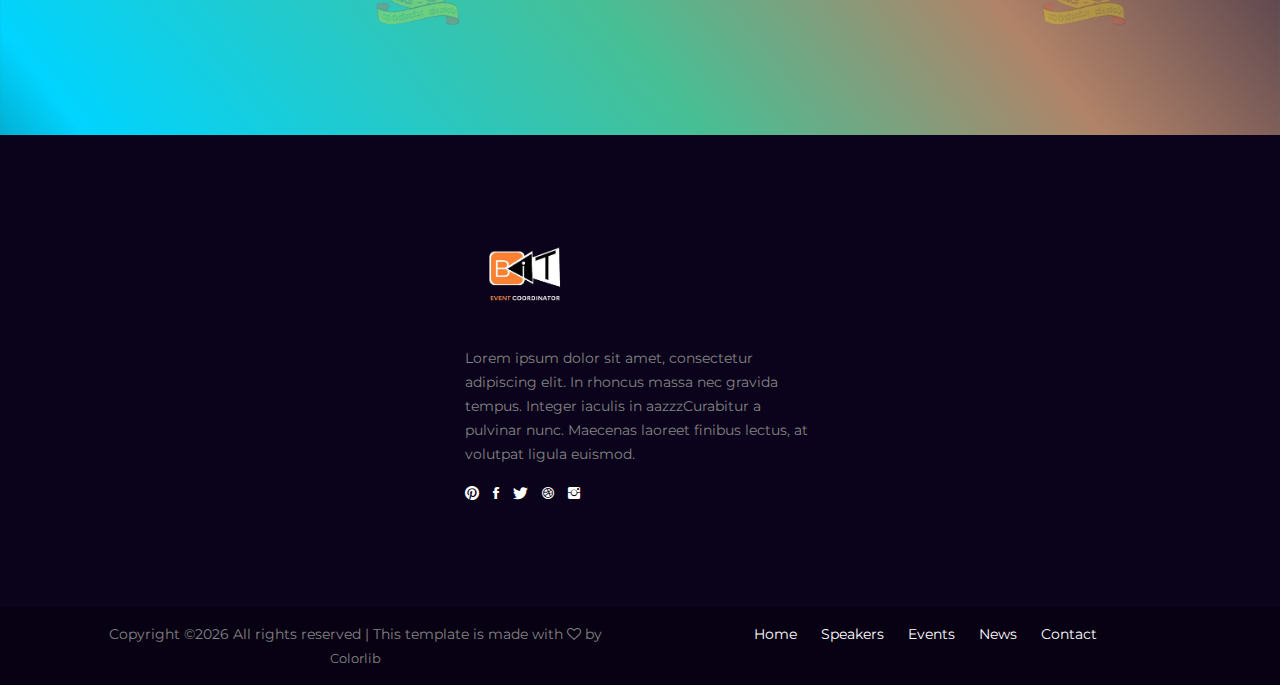
==== commit 8288655f: "modified some css and html" ====
--- a/index.html
+++ b/index.html
@@ -93,12 +93,12 @@
         <div class="row justify-content-center">
             <div class="col-12 col-md-6">
                 <p>
-                    Lorem ipsum dolor sit amet, consectetur adipiscing eli. Integer iaculis in lacus a sollicitudin. Ut hendrerit hendrerit nisl a accumsan. Pellentesque convallis consectetur tortor id placerat. Curabitur a pulvinar nunc. Maecenas laoreet finibus lectus, at volutpat ligula euismod.
+                    "Debug and Conquer" is a competitive, tech-focused event designed to test participants' problem-solving skills, technical knowledge, and creativity. The event is divided into three distinct rounds, each focusing on different aspects of technology and logic.
                 </p>
             </div>
             <div class="col-12 col-md-6">
                 <p>
-                    In rhoncus massa nec  sollicitudin. Ut hendrerit hendrerit nisl a accumsan. Pellentesque convallis consectetur tortor id placerat. Curabitur a pulvinar nunc. Maecenas laoreet finibus lectus, at volutpat ligula euismod quis. Maecenas ornare, ex in malesuada tempus.
+                    Participants will face challenges ranging from video quizzes to debugging and decryption tasks, with only the best advancing to the next phase. In addition to the main competition, non-qualifiers can also engage in a side event featuring quizzes and coding challenges, ensuring a dynamic and inclusive experience for all attendees.
                 </p>
             </div>
         </div>
@@ -111,9 +111,9 @@
                     <div class="content">
                         <h4>Power Of Perception:POP QUIZ</h4>
                         <p>
-                            Lorem ipsum dolor sit amet, consectetur adipiscing elit. In rhoncus massa nec graviante.
+                            The first round, titled "Power of Perception," tests participants' ability to observe, retain, and recall information accurately under time constraints. This round involves a video quiz that challenges participants to pay close attention to the content presented and answer questions based on their understanding and retention.
                         </p>
-                        <a href="#">read more</a>
+                        
                     </div>
                 </div>
             </div>
@@ -124,9 +124,9 @@
                     <div class="content">
                         <h4>Hidden Glyph</h4>
                         <p>
-                            Lorem ipsum dolor sit amet, consectetur adipiscing elit. In rhoncus massa nec graviante.
+                            The second round, titled "Hidden Glyph," is designed to test participants' ability to solve puzzles through logical reasoning, pattern recognition, and decryption skills. This round challenges participants to connect images by uncovering hidden clues and navigating through a series of folders and files, requiring both analytical thinking and a keen eye for detail.
                         </p>
-                        <a href="#">read more</a>
+                        
                     </div>
                 </div>
             </div>
@@ -137,9 +137,9 @@
                     <div class="content">
                         <h4>Error Eraser</h4>
                         <p>
-                            Lorem ipsum dolor sit amet, consectetur adipiscing elit. In rhoncus massa nec graviante.
+                            The final round, called "Error Eraser," is the ultimate test of participants' coding and debugging skills. This round is designed to simulate real-world problem-solving scenarios where participants must identify and resolve issues in a web application. The goal is to debug and fix errors in a provided website to match a given final output, demonstrating technical proficiency, attention to detail, and efficiency under pressure.
                         </p>
-                        <a href="#">read more</a>
+                       
                     </div>
                 </div>
             </div>
@@ -301,6 +301,9 @@
             <div class="brand_item text-center">
                 <img src="assets/img/brands/RVS.png" alt="brand">
             </div>
+            <div class="brand_item text-center">
+                <img src="assets/img/brands/coord.png" alt="brand">
+            </div>
         </div>
     </div>
 </section>
@@ -314,7 +317,7 @@
                 <div class="footer_box">
                     <div class="footer_header">
                         <div class="footer_logo">
-                            <img src="assets/img/logo.png" alt="evento">
+                            <img src="/assets/img/brands/coord.png" alt="coord">
                         </div>
                     </div>
                     <div class="footer_box_body">
--- a/assets/css/custom.css
+++ b/assets/css/custom.css
@@ -8,6 +8,13 @@
   color: #838383;
   font-style: normal;
   overflow-x: hidden;
+  /* background-image: url("/assets/img/bg/tech.jpg");
+  background-size: contain; */
+ /* background: rgb(2,0,36);
+ background: radial-gradient(circle, rgba(2,0,36,1) 24%, rgba(9,9,121,1) 37%, rgba(117,7,150,1) 65%, rgba(0,212,255,1) 88%, rgba(18,0,5,1) 99%);
+ background-size: contain;  */
+
+ background: rgb(2,0,36);background: linear-gradient(231deg, rgba(2,0,36,1) 24%, rgba(9,9,121,1) 37%, rgba(3,5,52,1) 51%, rgba(177,131,104,1) 65%, rgba(71,191,149,1) 74%, rgba(0,212,255,1) 88%, rgba(18,0,5,1) 99%);
 }
 
 h1,
@@ -18,12 +25,12 @@
 h6 {
   font-family: "Montserrat", sans-serif;
   font-weight: 700;
-  color: #18181c;
+  color: #ffffff;
   line-height: 1.3;
 }
 
 h1,
-.h1 {
+.h1 { 
   font-size: 48px;
   margin-bottom: 25px;
 }
@@ -278,9 +285,6 @@
   color: #4479ff;
 }
 
-.bg-gray {
-  background-color: #f0f2f6 !important;
-}
 .brand_carousel {
   display: flex;
   justify-content: center;
@@ -389,8 +393,6 @@
   justify-content: center !important;
 }
 
-/* customm */
-/* Glassmorphism container */
 .glassmorphism {
   background: rgba(255, 255, 255, 0.1); /* Semi-transparent white background */
   border-radius: 15px; /* Rounded corners */
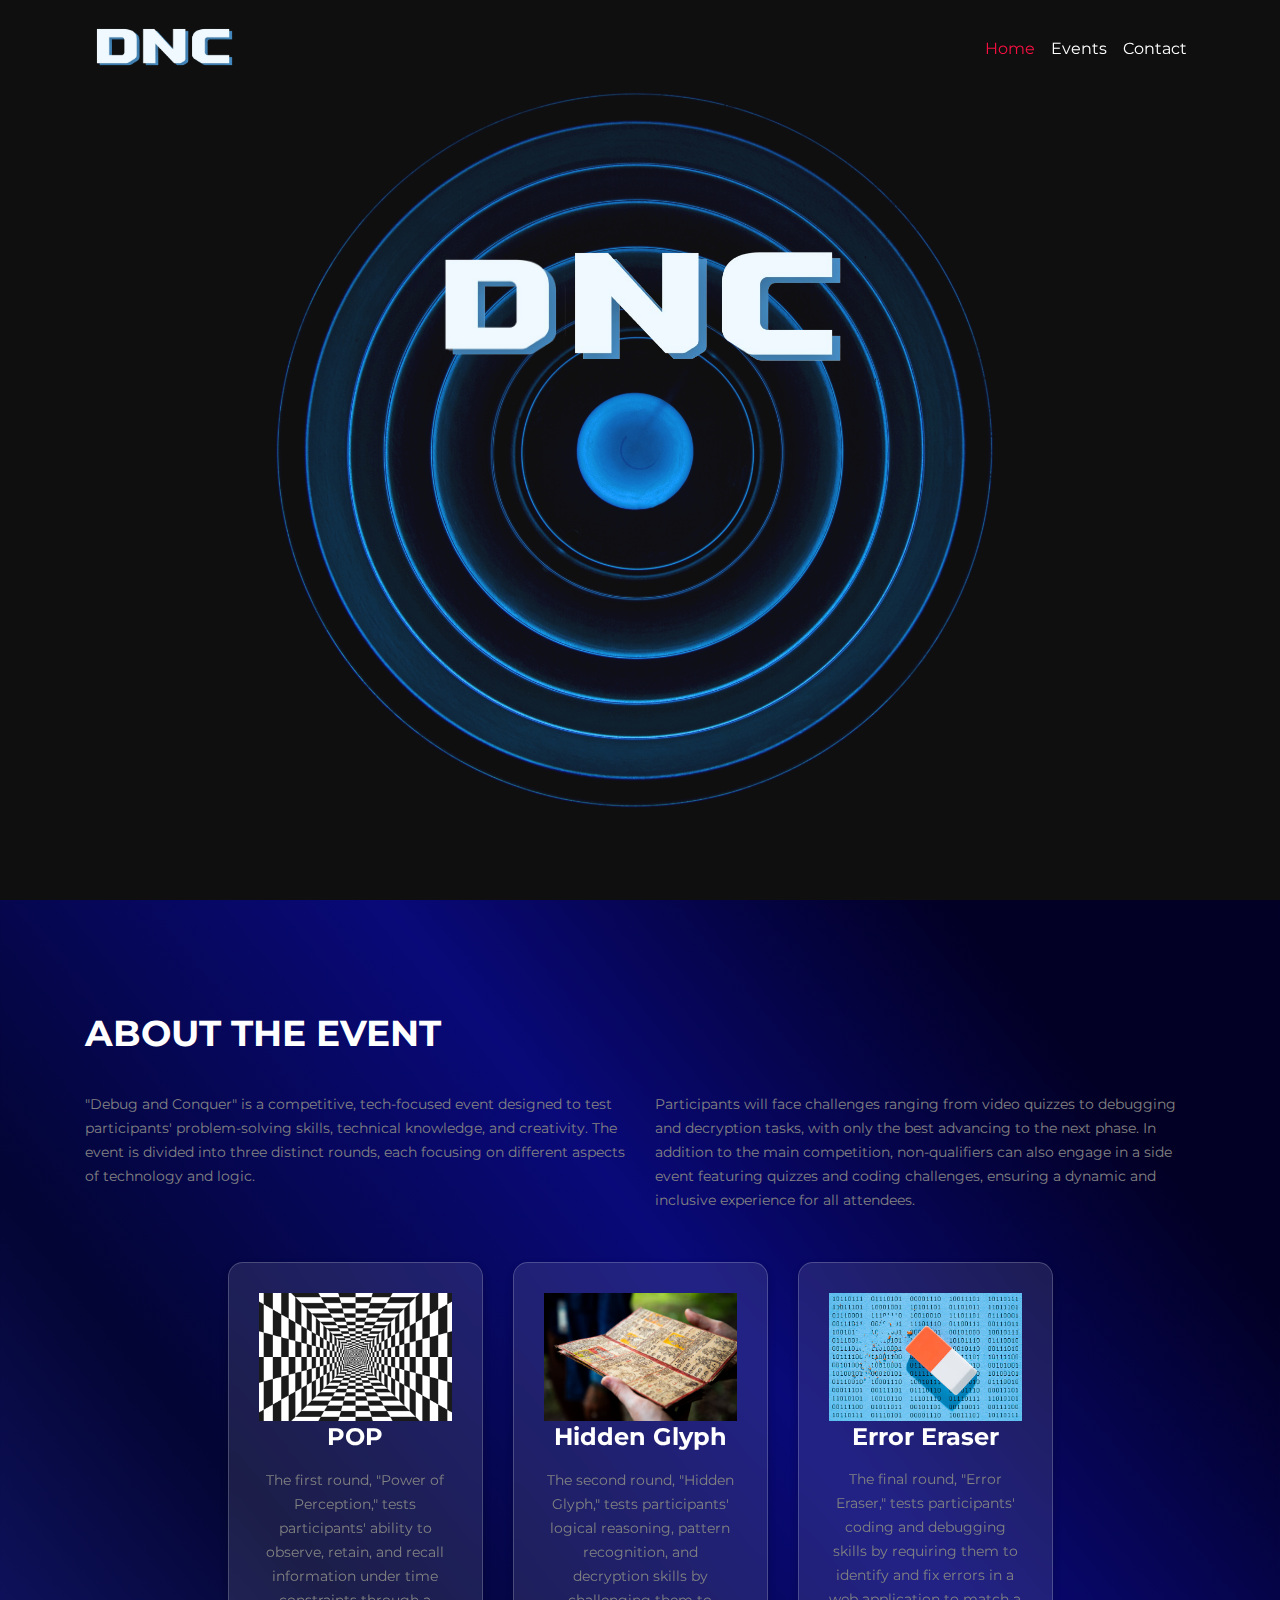
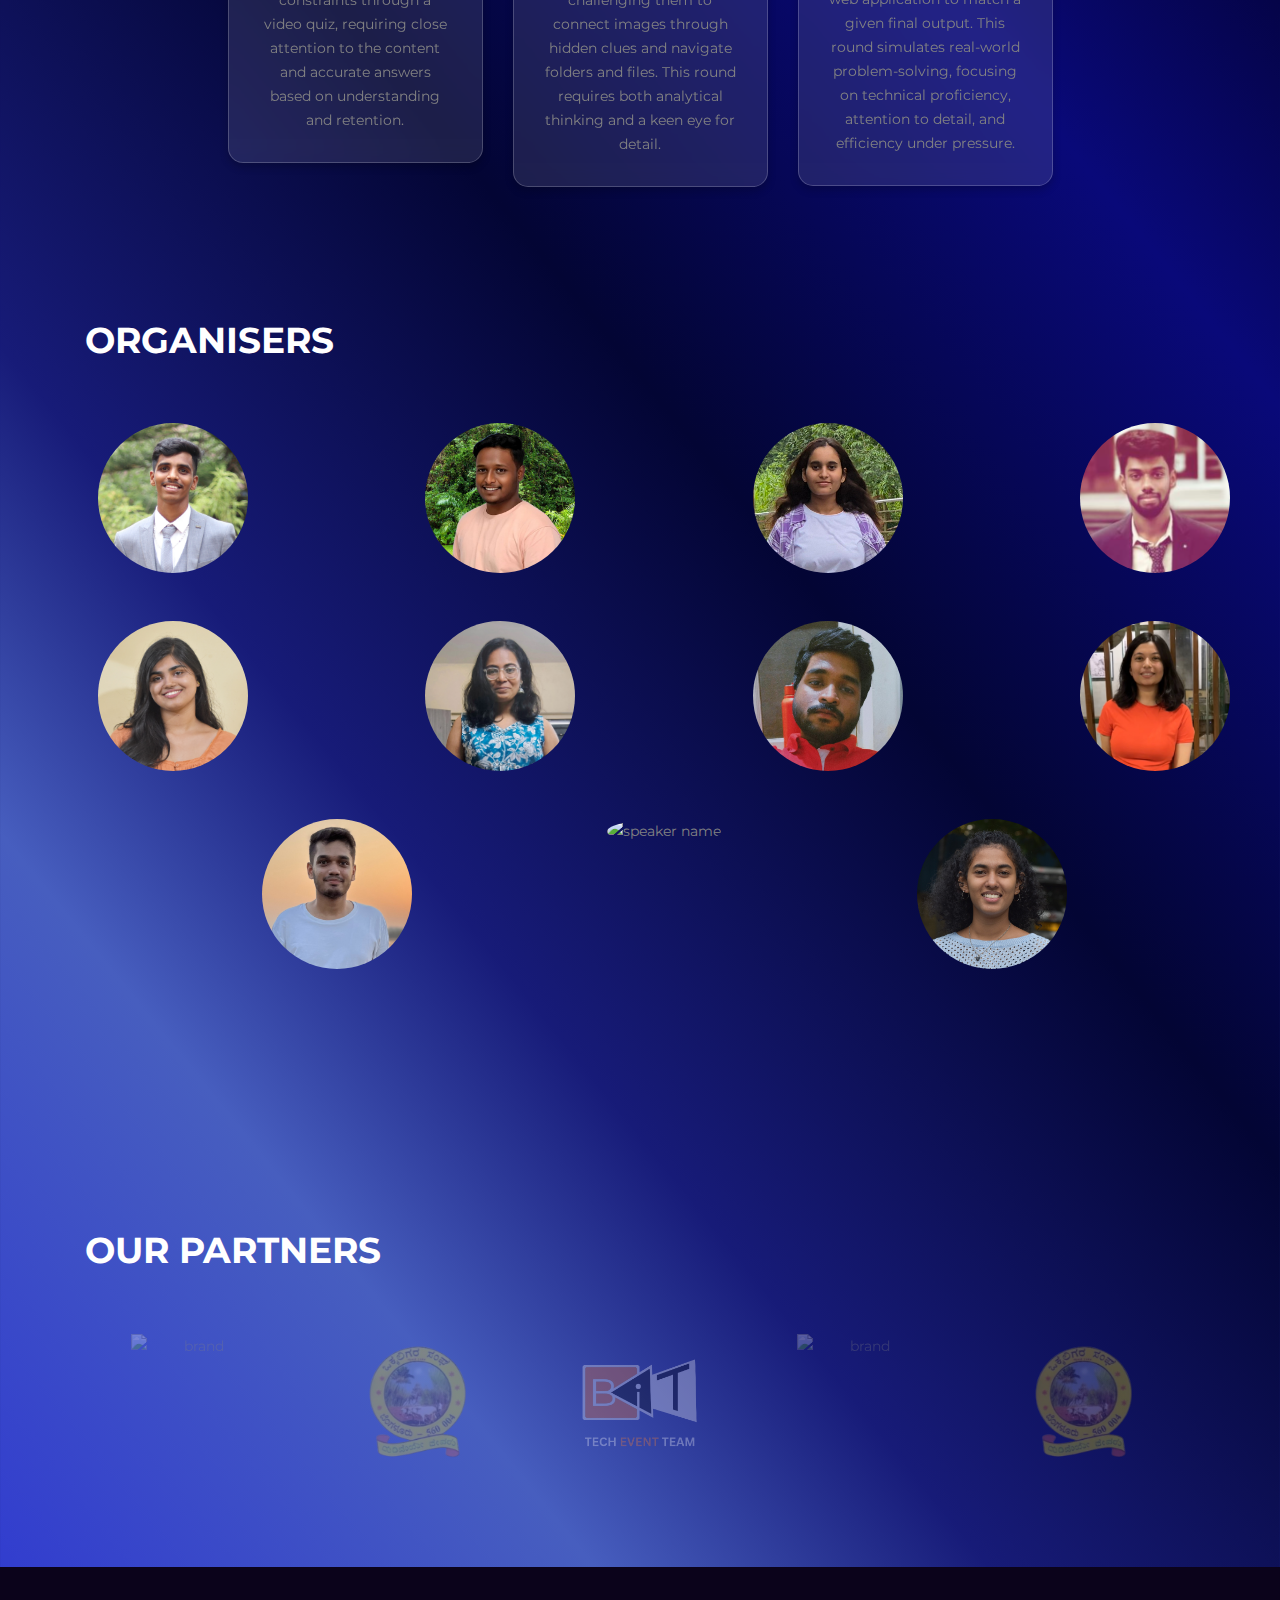
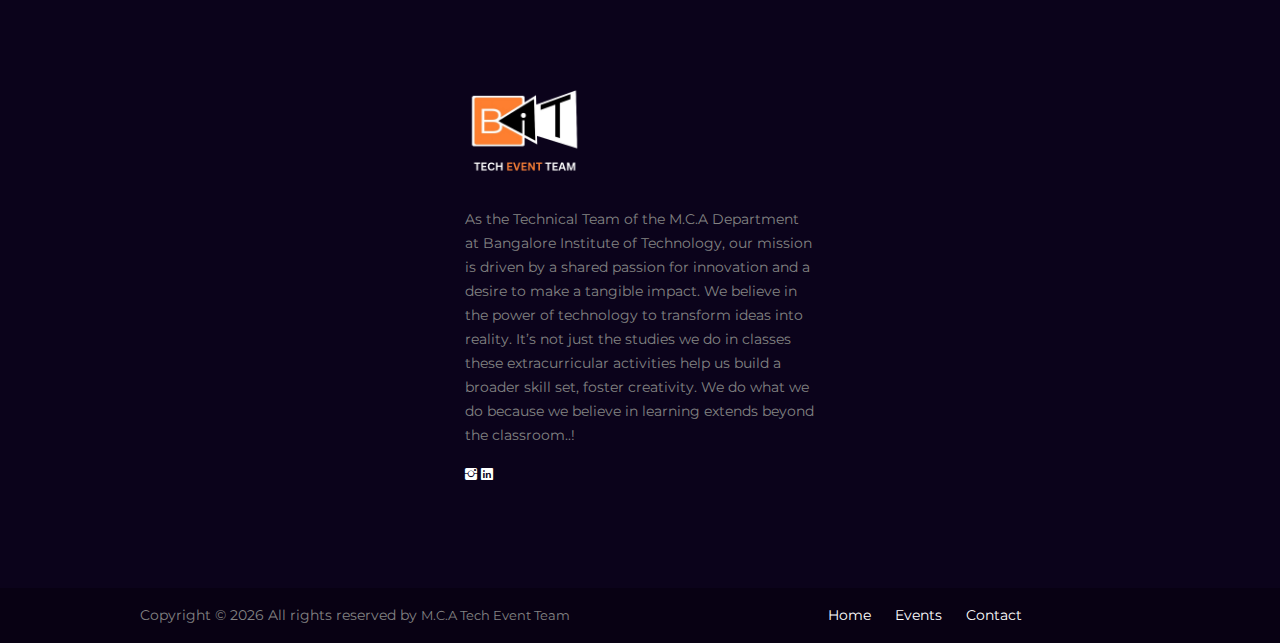
==== commit cd365ce1: "commits to be pushed" ====
--- a/index.html
+++ b/index.html
@@ -1,401 +1,491 @@
 <!DOCTYPE html>
 <html lang="en">
-<head>
+  <head>
     <!-- ========== Meta Tags ========== -->
-    <meta charset="UTF-8">
-    <meta name="description" content="Evento -Event Html Template">
-    <meta name="keywords" content="Evento , Event , Html, Template">
-    <meta name="author" content="ColorLib">
-    <meta name="viewport" content="width=device-width, initial-scale=1, maximum-scale=1">
+    <meta charset="UTF-8" />
+    <meta name="description" content="Evento -Event Html Template" />
+    <meta name="keywords" content="Evento , Event , Html, Template" />
+    <meta name="author" content="ColorLib" />
+    <meta
+      name="viewport"
+      content="width=device-width, initial-scale=1, maximum-scale=1"
+    />
     <!-- ========== Title ========== -->
     <title>#TECH</title>
     <!-- ========== Favicon Ico ========== -->
-    <link rel="icon" href="static/img/favicon.ico">
+    <link rel="icon" href="static/img/favicon.ico" />
     <!-- ========== STYLESHEETS ========== -->
     <!-- Bootstrap CSS -->
-    <link href="assets/css/bootstrap.min.css" rel="stylesheet">
+    <link href="assets/css/bootstrap.min.css" rel="stylesheet" />
     <!-- Fonts Icon CSS -->
-    <link href="assets/css/font-awesome.min.css" rel="stylesheet">
-    <link href="assets/css/et-line.css" rel="stylesheet">
-    <link href="assets/css/ionicons.min.css" rel="stylesheet">
+    <link href="assets/css/font-awesome.min.css" rel="stylesheet" />
+    <link href="assets/css/et-line.css" rel="stylesheet" />
+    <link href="assets/css/ionicons.min.css" rel="stylesheet" />
     <!-- Carousel CSS -->
-    <link href="assets/css/owl.carousel.min.css" rel="stylesheet">
-    <link href="assets/css/owl.theme.default.min.css" rel="stylesheet">
+    <link href="assets/css/owl.carousel.min.css" rel="stylesheet" />
+    <link href="assets/css/owl.theme.default.min.css" rel="stylesheet" />
     <!-- Animate CSS -->
-    <link rel="stylesheet" href="assets/css/animate.min.css">
+    <link rel="stylesheet" href="assets/css/animate.min.css" />
     <!-- Custom styles for this template -->
-    <link href="assets/css/custom.css" rel="stylesheet">
-</head>
-<body>
-<div class="loader">
-    <div class="loader- "></div>
-    <div class="loader-inner"></div>
-</div>
-
-<!--header start here -->
-<header class="header navbar fixed-top navbar-expand-md">
-    <div class="container">
+    <link href="assets/css/custom.css" rel="stylesheet" />
+  </head>
+  <body>
+    <div class="loader">
+      <div class="loader-"></div>
+      <div class="loader-inner"></div>
+    </div>
+
+    <!--header start here -->
+    <header class="header navbar fixed-top navbar-expand-md">
+      <div class="container">
         <a class="navbar-brand logo" href="#">
-            <img src="/assets/img/bg/dnclogo.png" alt="#Tech"/>
+          <img src="/assets/img/bg/dnclogo.png" alt="DNC" />
         </a>
-        <button class="navbar-toggler" type="button" data-toggle="collapse" data-target="#headernav" aria-expanded="false" aria-label="Toggle navigation">
-            <span class="lnr lnr-text-align-right"></span>
+        <button
+          class="navbar-toggler"
+          type="button"
+          data-toggle="collapse"
+          data-target="#headernav"
+          aria-expanded="false"
+          aria-label="Toggle navigation"
+        >
+          <span class="lnr lnr-text-align-right"></span>
         </button>
-        <div class="collapse navbar-collapse flex-sm-row-reverse" id="headernav">
-            <ul class=" nav navbar-nav menu">
-                <li class="nav-item">
-                    <a class="nav-link active" href="#">Home</a>
-                </li>
-                <li class="nav-item">
-                    <a class="nav-link " href="#events">Events</a>
-                </li>
-                <li class="nav-item">
-                    <a class="nav-link " href="#contact">Contact</a>
-                </li>
-            </ul>
-        </div>
-    </div>
-</header>
-<!--header end here-->
-
-<!--cover section slider -->
-<section id="home" class="home-cover">
-    <div class="cover_slider owl-carousel owl-theme">
-        <div class="cover_item" style="background: url('static/img/header_background.jpg');">
-             <div class="slider_content">
-                <div class="slider-content-inner">
-                    <div class="container">
-                        <div class="slider-content-center">
-                            <h2 class="cover-title">
-                                
-                            </h2>
-                            <strong class="cover-xl-text"></strong>
-                            <p class="cover-date">
-                                
-                            </p>
-                            <a href="#" class="" > <!-- btn btn-primary btn-rounded -->
-                            </a>
-                        </div>
-                    </div>
+        <div
+          class="collapse navbar-collapse flex-sm-row-reverse"
+          id="headernav"
+        >
+          <ul class="nav navbar-nav menu">
+            <li class="nav-item">
+              <a class="nav-link active" href="#">Home</a>
+            </li>
+            <li class="nav-item">
+              <a class="nav-link" href="#events">Events</a>
+            </li>
+            <li class="nav-item">
+              <a class="nav-link" href="#contact">Contact</a>
+            </li>
+          </ul>
+        </div>
+      </div>
+    </header>
+    <!--header end here-->
+
+    <!--cover section slider -->
+    <section id="home" class="home-cover">
+      <div class="cover_slider owl-carousel owl-theme">
+        <div
+          class="cover_item"
+          style="background: url('static/img/header_background.jpg')"
+        >
+          <!-- <span class="D dnc">D</span> <span class="N dnc">N</span> <span class="C dnc">C</span> -->
+          <div class="dnc">
+            <img src="/assets/img/bg/dnclogod.png" class="dncbody" />
+            <img src="/assets/img/bg/dnclogon.png" class="dncbody" />
+            <img src="/assets/img/bg/dnclogoc.png" class="dncbody" />
+          </div>
+          <h5 class="dnctext">DEBUG<span>AND</span> CONQUER</h5>
+
+          <div class="slider_content">
+            <div class="slider-content-inner">
+              <div class="container">
+                <div class="slider-content-center">
+                  <h2 class="cover-title"></h2>
+                  <strong class="cover-xl-text"></strong>
+                  <p class="cover-date"></p>
+                  <a href="#" class="">
+                    <!-- btn btn-primary btn-rounded -->
+                  </a>
                 </div>
-            </div>
-        </div>
-    </div>
-</section>
-<!--about the event -->
-<section id="events" class="pt100 pb100">
-    <div class="container">
+              </div>
+            </div>
+          </div>
+        </div>
+      </div>
+    </section>
+    <!--about the event -->
+    <section id="events" class="pt100 pb100">
+      <div class="container">
         <div class="section_title">
-            <h3 class="title">
-                About the event
-            </h3>
+          <h3 class="title">About the event</h3>
         </div>
         <div class="row justify-content-center">
-            <div class="col-12 col-md-6">
-                <p>
-                    "Debug and Conquer" is a competitive, tech-focused event designed to test participants' problem-solving skills, technical knowledge, and creativity. The event is divided into three distinct rounds, each focusing on different aspects of technology and logic.
-                </p>
-            </div>
-            <div class="col-12 col-md-6">
-                <p>
-                    Participants will face challenges ranging from video quizzes to debugging and decryption tasks, with only the best advancing to the next phase. In addition to the main competition, non-qualifiers can also engage in a side event featuring quizzes and coding challenges, ensuring a dynamic and inclusive experience for all attendees.
-                </p>
-            </div>
+          <div class="col-12 col-md-6">
+            <p>
+              "Debug and Conquer" is a competitive, tech-focused event designed
+              to test participants' problem-solving skills, technical knowledge,
+              and creativity. The event is divided into three distinct rounds,
+              each focusing on different aspects of technology and logic.
+            </p>
+          </div>
+          <div class="col-12 col-md-6">
+            <p>
+              Participants will face challenges ranging from video quizzes to
+              debugging and decryption tasks, with only the best advancing to
+              the next phase. In addition to the main competition,
+              non-qualifiers can also engage in a side event featuring quizzes
+              and coding challenges, ensuring a dynamic and inclusive experience
+              for all attendees.
+            </p>
+          </div>
         </div>
 
         <!--event features-->
         <div class="row justify-content-center mt30">
-            <div class="col-12 col-md-6 col-lg-3">
-                <div class=" glassmorphism">
-                    <img class="box_image" src="/assets/img/events/pop.webp" alt="pop">
-                    <div class="content">
-                        <h4>Power Of Perception:POP QUIZ</h4>
-                        <p>
-                            The first round, titled "Power of Perception," tests participants' ability to observe, retain, and recall information accurately under time constraints. This round involves a video quiz that challenges participants to pay close attention to the content presented and answer questions based on their understanding and retention.
-                        </p>
-                        
-                    </div>
+          <div class="col-12 col-md-6 col-lg-3">
+            <div class="glassmorphism">
+              <img
+                class="box_image"
+                src="/assets/img/events/pop.webp"
+                alt="pop"
+              />
+              <div class="content">
+                <h4>POP</h4>
+                <p>
+                  The first round, "Power of Perception," tests participants'
+                  ability to observe, retain, and recall information under time
+                  constraints through a video quiz, requiring close attention to
+                  the content and accurate answers based on understanding and
+                  retention.
+                </p>
+              </div>
+            </div>
+          </div>
+
+          <div class="col-12 col-md-6 col-lg-3">
+            <div class="glassmorphism">
+              <img
+                class="box_image"
+                src="/assets/img/events/glyph.jpg"
+                alt="pop"
+              />
+              <div class="content">
+                <h4>Hidden Glyph</h4>
+                <p>
+                  The second round, "Hidden Glyph," tests participants' logical
+                  reasoning, pattern recognition, and decryption skills by
+                  challenging them to connect images through hidden clues and
+                  navigate folders and files. This round requires both
+                  analytical thinking and a keen eye for detail.
+                </p>
+              </div>
+            </div>
+          </div>
+
+          <div class="col-12 col-md-6 col-lg-3">
+            <div class="glassmorphism">
+              <img
+                class="box_image"
+                src="/assets/img/events/ee.jpg"
+                alt="pop"
+              />
+              <div class="content">
+                <h4>Error Eraser</h4>
+                <p>
+                  The final round, "Error Eraser," tests participants' coding
+                  and debugging skills by requiring them to identify and fix
+                  errors in a web application to match a given final output.
+                  This round simulates real-world problem-solving, focusing on
+                  technical proficiency, attention to detail, and efficiency
+                  under pressure.
+                </p>
+              </div>
+            </div>
+          </div>
+        </div>
+        <!--event features end-->
+      </div>
+    </section>
+    <!--about the event end -->
+    <!--speaker section-->
+    <section class="pb100" id="contact">
+      <div class="container">
+        <div class="section_title mb50">
+          <h3 class="title">Organisers</h3>
+        </div>
+      </div>
+      <div class="row justify-content-center no-gutters">
+        <div class="col-md-3 col-sm-6">
+          <div class="speaker_box">
+            <div class="speaker_img">
+              <img
+                src="assets/img/coordinators/Sahil.jpg"
+                alt="speaker name"
+                class="imgb"
+              />
+              <div class="info_box">
+                <h5 class="name">Sahil</h5>
+                <p class="name">Organiser</p>
+              </div>
+            </div>
+          </div>
+        </div>
+        <div class="col-md-3 col-sm-6">
+          <div class="speaker_box">
+            <div class="speaker_img">
+              <img
+                src="assets/img/coordinators/saitharun.png"
+                alt="speaker name"
+                class="imgb"
+              />
+              <div class="info_box">
+                <h5 class="name">Sai Tharun</h5>
+                <p class="name">Organiser</p>
+              </div>
+            </div>
+          </div>
+        </div>
+        <div class="col-md-3 col-sm-6">
+          <div class="speaker_box">
+            <div class="speaker_img">
+              <img
+                src="assets/img/coordinators/Harshitha.jpg"
+                alt="speaker name"
+                class="imgb"
+              />
+              <div class="info_box">
+                <h5 class="name">Harshitha</h5>
+                <p class="name">Organiser</p>
+              </div>
+            </div>
+          </div>
+        </div>
+        <div class="col-md-3 col-sm-6">
+          <div class="speaker_box">
+            <div class="speaker_img">
+              <img
+                src="assets/img/coordinators/Chirag.png"
+                alt="speaker name"
+                class="imgb"
+              />
+              <div class="info_box">
+                <h5 class="name">Chirag</h5>
+                <p class="name">Organiser</p>
+              </div>
+            </div>
+          </div>
+        </div>
+        <div class="col-md-3 col-sm-6">
+          <div class="speaker_box">
+            <div class="speaker_img">
+              <img
+                src="assets/img/coordinators/Keerthi.jpeg"
+                alt="speaker name"
+                class="imgb"
+              />
+              <div class="info_box">
+                <h5 class="name">Keerthi</h5>
+                <p class="name">Organiser</p>
+              </div>
+            </div>
+          </div>
+        </div>
+        <div class="col-md-3 col-sm-6">
+          <div class="speaker_box">
+            <div class="speaker_img">
+              <img
+                src="assets/img/coordinators/Lavanya.jpg"
+                alt="speaker name"
+                class="imgb"
+              />
+              <div class="info_box">
+                <h5 class="name">Lavanya</h5>
+                <p class="name">Organiser</p>
+              </div>
+            </div>
+          </div>
+        </div>
+        <div class="col-md-3 col-sm-6">
+          <div class="speaker_box">
+            <div class="speaker_img">
+              <img
+                src="assets/img/coordinators/pavan.jpg"
+                alt="speaker name"
+                class="imgb"
+              />
+              <div class="info_box">
+                <h5 class="name">Pavan</h5>
+                <p class="name">Organiser</p>
+              </div>
+            </div>
+          </div>
+        </div>
+        <div class="col-md-3 col-sm-6">
+          <div class="speaker_box">
+            <div class="speaker_img">
+              <img
+                src="assets/img/coordinators/Sadhvi.jpg"
+                alt="speaker name"
+                class="imgb"
+              />
+              <div class="info_box">
+                <h5 class="name">Sadhvi</h5>
+                <p class="name">Organiser</p>
+              </div>
+            </div>
+          </div>
+        </div>
+        <div class="col-md-3 col-sm-6">
+          <div class="speaker_box">
+            <div class="speaker_img">
+              <img
+                src="assets/img/coordinators/Pradeepth.jpg"
+                alt="speaker name"
+                class="imgb"
+              />
+              <div class="info_box">
+                <h5 class="name">Pradeepth</h5>
+                <p class="name">Organiser</p>
+              </div>
+            </div>
+          </div>
+        </div>
+
+        <div class="col-md-3 col-sm-6">
+          <div class="speaker_box">
+            <div class="speaker_img">
+              <img
+                src="assets/img/coordinators/Shrilakshmi.JPG"
+                alt="speaker name"
+                class="imgb"
+              />
+              <div class="info_box">
+                <h5 class="name">Shrilakshmi</h5>
+                <p class="name">Organiser</p>
+              </div>
+            </div>
+          </div>
+        </div>
+        <div class="col-md-3 col-sm-6">
+          <div class="try">
+            <div class="speaker_box">
+              <div class="speaker_img">
+                <img
+                  src="assets/img/coordinators/Shwetha1.JPG"
+                  alt="speaker name"
+                  class="imgb"
+                />
+                <div class="info_box">
+                  <h5 class="name">Shwetha</h5>
+                  <p class="name">Organiser</p>
                 </div>
-            </div>
-
-            <div class="col-12 col-md-6 col-lg-3">
-                <div class="glassmorphism">
-                     <img class="box_image" src="/assets/img/events/glyph.jpg" alt="pop">
-                    <div class="content">
-                        <h4>Hidden Glyph</h4>
-                        <p>
-                            The second round, titled "Hidden Glyph," is designed to test participants' ability to solve puzzles through logical reasoning, pattern recognition, and decryption skills. This round challenges participants to connect images by uncovering hidden clues and navigating through a series of folders and files, requiring both analytical thinking and a keen eye for detail.
-                        </p>
-                        
-                    </div>
+              </div>
+            </div>
+          </div>
+        </div>
+      </div>
+    </section>
+    <!--speaker section end -->
+    <!--brands section -->
+    <section class="bg-gray pt100 pb100">
+      <div class="container">
+        <div class="section_title mb50">
+          <h3 class="title">our partners</h3>
+        </div>
+        <div class="brand_carousel owl-carousel">
+          <div class="brand_item text-center">
+            <img src="assets/img/brands/BITID.png" alt="brand" />
+          </div>
+          <div class="brand_item text-center">
+            <img src="assets/img/brands/RVS.png" alt="brand" />
+          </div>
+          <div class="brand_item text-center">
+            <img src="assets/img/brands/logocoordi.png" alt="brand" />
+          </div>
+        </div>
+      </div>
+    </section>
+    <!--brands section end-->
+    <!--footer start -->
+    <footer>
+      <div class="container">
+        <div class="row justify-content-center">
+          <div class="col-md-4 col-12">
+            <div class="footer_box">
+              <div class="footer_header">
+                <div class="footer_logo">
+                  <img src="/assets/img/brands/logocoordi.png" alt="coord" />
                 </div>
-            </div>
-
-            <div class="col-12 col-md-6 col-lg-3">
-                <div class="glassmorphism">
-                    <img class="box_image" src="/assets/img/events/ee.jpg" alt="pop">
-                    <div class="content">
-                        <h4>Error Eraser</h4>
-                        <p>
-                            The final round, called "Error Eraser," is the ultimate test of participants' coding and debugging skills. This round is designed to simulate real-world problem-solving scenarios where participants must identify and resolve issues in a web application. The goal is to debug and fix errors in a provided website to match a given final output, demonstrating technical proficiency, attention to detail, and efficiency under pressure.
-                        </p>
-                       
-                    </div>
-                </div>
-            </div>
-        </div>
-        <!--event features end-->
+              </div>
+              <div class="footer_box_body">
+                <p>
+                  As the Technical Team of the M.C.A Department at Bangalore
+                  Institute of Technology, our mission is driven by a shared
+                  passion for innovation and a desire to make a tangible impact.
+                  We believe in the power of technology to transform ideas into
+                  reality. It’s not just the studies we do in classes these
+                  extracurricular activities help us build a broader skill set,
+                  foster creativity. We do what we do because we believe in
+                  learning extends beyond the classroom..!
+                </p>
+                <ul class="footer_social">
+                  <li>
+                    <a href="https://www.instagram.com/mcabit_1997/"
+                      ><i class="ion-social-instagram"></i
+                    ></a>
+                    <a
+                      href="https://www.linkedin.com/company/bangalore-institute-of-technology-master-of-computer-applications/"
+                      ><i class="ion-social-linkedin"></i></a>
+                  </li>
+                </ul>
+              </div>
+            </div>
+          </div>
+        </div>
+      </div>
+    </footer>
+    <div class="copyright_footer">
+      <div class="container">
+        <div class="row justify-content-center">
+          <div class="col-md-6 col-12">
+            <p>
+              <!-- Link back to Colorlib can't be removed. Template is licensed under CC BY 3.0. -->
+              Copyright &copy;
+              <script>
+                document.write(new Date().getFullYear());
+              </script>
+              All rights reserved by
+              <a href="https://colorlib.com" target="_blank"
+                >M.C.A Tech Event Team</a
+              >
+              <!-- Link back to Colorlib can't be removed. Template is licensed under CC BY 3.0. -->
+            </p>
+          </div>
+          <div class="col-12 col-md-6">
+            <ul class="footer_menu">
+              <li>
+                <a href="#">Home</a>
+              </li>
+              <li>
+                <a href="#">Events</a>
+              </li>
+              <li>
+                <a href="#contact">Contact</a>
+              </li>
+            </ul>
+          </div>
+        </div>
+      </div>
     </div>
-</section>
-<!--about the event end -->
-<!--speaker section-->
-<section class="pb100" id="contact">
-    <div class="container">
-        <div class="section_title mb50">
-            <h3 class="title">
-                Organisers
-            </h3>
-        </div>
-    </div>
-    <div class="row justify-content-center no-gutters ">
-        <div class="col-md-3 col-sm-6">
-            <div class="speaker_box">
-                <div class="speaker_img">
-                    <img src="assets/img/speakers/Sahil.jpg" alt="speaker name" class="imgb">
-                    <div class="info_box">
-                        <h5 class="name">Sahil</h5>
-                        <p class="name">Organiser</p>
-                    </div>
-                </div>
-            </div>
-        </div>
-        <div class="col-md-3 col-sm-6">
-            <div class="speaker_box">
-                <div class="speaker_img">
-                    <img src="assets/img/speakers/Sai Tharun.jpg" alt="speaker name" class="imgb">
-                    <div class="info_box">
-                        <h5 class="name">Sai Tharun</h5>
-                        <p class="name">Organiser</p>
-                    </div>
-                </div>
-            </div>
-
-        </div>
-        <div class="col-md-3 col-sm-6">
-            <div class="speaker_box">
-                <div class="speaker_img">
-                    <img src="assets/img/speakers/Harshitha.jpg" alt="speaker name" class="imgb">
-                    <div class="info_box">
-                        <h5 class="name">Harshitha</h5>
-                        <p class="name">Organiser</p>
-                    </div>
-                </div>
-            </div>
-        </div>
-        <div class="col-md-3 col-sm-6">
-            <div class="speaker_box">
-                <div class="speaker_img">
-                    <img src="assets/img/speakers/Chirag.png" alt="speaker name" class="imgb">
-                    <div class="info_box">
-                        <h5 class="name">Chirag</h5>
-                        <p class="name">Organiser</p>
-                    </div>
-                </div>
-            </div>
-        </div>
-        <div class="col-md-3 col-sm-6">
-            <div class="speaker_box">
-                <div class="speaker_img">
-                    <img src="assets/img/speakers/Keerthi.jpeg" alt="speaker name" class="imgb">
-                    <div class="info_box">
-                        <h5 class="name">Keerthi</h5>
-                        <p class="name">Organiser</p>
-                    </div>
-                </div>
-            </div>
-        </div>
-        <div class="col-md-3 col-sm-6">
-            <div class="speaker_box">
-                <div class="speaker_img">
-                    <img src="assets/img/speakers/Lavanya.jpg" alt="speaker name" class="imgb">
-                    <div class="info_box">
-                        <h5 class="name">Lavanya</h5>
-                        <p class="name">Organiser</p>
-                    </div>
-                </div>
-            </div>
-        </div>
-        <div class="col-md-3 col-sm-6">
-            <div class="speaker_box">
-                <div class="speaker_img">
-                    <img src="assets/img/speakers/pavan.jpg" alt="speaker name" class="imgb">
-                    <div class="info_box">
-                        <h5 class="name">Pavan</h5>
-                        <p class="name">Organiser</p>
-                    </div>
-                </div>
-            </div>
-        </div>
-        <div class="col-md-3 col-sm-6">
-            <div class="speaker_box">
-                <div class="speaker_img">
-                    <img src="assets/img/speakers/Sadhvi.jpg" alt="speaker name" class="imgb">
-                    <div class="info_box">
-                        <h5 class="name">Sadhvi</h5>
-                        <p class="name">Organiser</p>
-                    </div>
-                </div>
-            </div>
-        </div>
-        <div class="col-md-3 col-sm-6">
-            <div class="speaker_box">
-                <div class="speaker_img">
-                    <img src="assets/img/speakers/Pradeepth.jpg" alt="speaker name" class="imgb">
-                    <div class="info_box">
-                        <h5 class="name">Pradeepth</h5>
-                        <p class="name">Organiser</p>
-                    </div>
-                </div>
-            </div>
-        </div>
-
-        <div class="col-md-3 col-sm-6">
-            <div class="speaker_box">
-                <div class="speaker_img">
-                    <img  src="assets/img/speakers/Shrilakshmi.JPG" alt="speaker name" class="imgb">
-                    <div class="info_box">
-                        <h5 class="name">Shrilakshmi</h5>
-                        <p class="name">Organiser</p>
-                    </div>
-                </div>
-            </div>
-        </div>
-        <div class="col-md-3 col-sm-6">
-            <div class="try">
-                <div class="speaker_box">
-                <div class="speaker_img">
-                    <img src="assets/img/speakers/Shwetha1.JPG" alt="speaker name" class="imgb">
-                    <div class="info_box">
-                        <h5 class="name">Shwetha</h5>
-                        <p class="name">Organiser</p>
-                    </div>
-                </div>
-            </div>
-            </div>
-        </div>
-    </div>
-</section>
-<!--speaker section end -->
-<!--brands section -->
-<section class="bg-gray pt100 pb100">
-    <div class="container">
-        <div class="section_title mb50">
-            <h3 class="title">
-                our partners
-            </h3>
-        </div>
-        <div class="brand_carousel owl-carousel">
-            <div class="brand_item text-center">
-                <img src="assets/img/brands/BITID.png" alt="brand">
-            </div>
-            <div class="brand_item text-center">
-                <img src="assets/img/brands/RVS.png" alt="brand">
-            </div>
-            <div class="brand_item text-center">
-                <img src="assets/img/brands/coord.png" alt="brand">
-            </div>
-        </div>
-    </div>
-</section>
-<!--brands section end-->
-<!--footer start -->
-<footer>
-    <div class="container">
-        <div class="row justify-content-center">
-
-            <div class="col-md-4 col-12">
-                <div class="footer_box">
-                    <div class="footer_header">
-                        <div class="footer_logo">
-                            <img src="/assets/img/brands/coord.png" alt="coord">
-                        </div>
-                    </div>
-                    <div class="footer_box_body">
-                        <p>
-                            Lorem ipsum dolor sit amet, consectetur adipiscing elit. In rhoncus massa nec gravida tempus. Integer iaculis in aazzzCurabitur a pulvinar nunc. Maecenas laoreet finibus lectus, at volutpat ligula euismod.
-                        </p>
-                        <ul class="footer_social">
-                            <li>
-                                <a href="#"><i class="ion-social-pinterest"></i></a>
-                            </li>
-                            <li>
-                                <a href="#"><i class="ion-social-facebook"></i></a>
-                            </li>
-                            <li>
-                                <a href="#"><i class="ion-social-twitter"></i></a>
-                            </li>
-                            <li>
-                                <a href="#"><i class="ion-social-dribbble"></i></a>
-                            </li>
-                            <li>
-                                <a href="#"><i class="ion-social-instagram"></i></a>
-                            </li>
-                        </ul>
-                    </div>
-                </div>
-            </div>
-        </div>
-    </div>
-</footer>
-<div class="copyright_footer">
-    <div class="container">
-        <div class="row justify-content-center">
-            <div class="col-md-6 col-12">
-                <p><!-- Link back to Colorlib can't be removed. Template is licensed under CC BY 3.0. -->
-Copyright &copy;<script>document.write(new Date().getFullYear());</script> All rights reserved | This template is made with <i class="fa fa-heart-o" aria-hidden="true"></i> by <a href="https://colorlib.com" target="_blank">Colorlib</a>
-<!-- Link back to Colorlib can't be removed. Template is licensed under CC BY 3.0. --></p>
-            </div>
-            <div class="col-12 col-md-6 ">
-                <ul class="footer_menu">
-                    <li>
-                        <a href="#">Home</a>
-                    </li>
-                    <li>
-                        <a href="#">Speakers</a>
-                    </li>
-                    <li>
-                        <a href="#">Events</a>
-                    </li>
-                    <li>
-                        <a href="#">News</a>
-                    </li>
-                    <li>
-                        <a href="#">Contact</a>
-                    </li>
-                </ul>
-            </div>
-        </div>
-    </div>
-</div>
-<!--footer end -->
-
-<!-- jquery -->
-<script src="assets/js/jquery.min.js"></script>
-<!-- bootstrap -->
-<script src="assets/js/popper.js"></script>
-<script src="assets/js/bootstrap.min.js"></script>
-<script src="assets/js/waypoints.min.js"></script>
-<!--slick carousel -->
-<script src="assets/js/owl.carousel.min.js"></script>
-<!--parallax -->
-<script src="assets/js/parallax.min.js"></script>
-<!--Counter up -->
-<script src="assets/js/jquery.counterup.min.js"></script>
-<!--Counter down -->
-<script src="assets/js/jquery.countdown.min.js"></script>
-<!-- WOW JS -->
-<script src="assets/js/wow.min.js"></script>
-<!-- Custom js -->
-<script src="assets/js/main.js"></script>
-</body>
-</html>+    <!--footer end -->
+
+    <!-- jquery -->
+    <script src="assets/js/jquery.min.js"></script>
+    <!-- bootstrap -->
+    <script src="assets/js/popper.js"></script>
+    <script src="assets/js/bootstrap.min.js"></script>
+    <script src="assets/js/waypoints.min.js"></script>
+    <!--slick carousel -->
+    <script src="assets/js/owl.carousel.min.js"></script>
+    <!--parallax -->
+    <script src="assets/js/parallax.min.js"></script>
+    <!--Counter up -->
+    <script src="assets/js/jquery.counterup.min.js"></script>
+    <!--Counter down -->
+    <script src="assets/js/jquery.countdown.min.js"></script>
+    <!-- WOW JS -->
+    <script src="assets/js/wow.min.js"></script>
+    <!-- Custom js -->
+    <script src="assets/js/main.js"></script>
+  </body>
+</html>
--- a/assets/css/custom.css
+++ b/assets/css/custom.css
@@ -8,13 +8,7 @@
   color: #838383;
   font-style: normal;
   overflow-x: hidden;
-  /* background-image: url("/assets/img/bg/tech.jpg");
-  background-size: contain; */
- /* background: rgb(2,0,36);
- background: radial-gradient(circle, rgba(2,0,36,1) 24%, rgba(9,9,121,1) 37%, rgba(117,7,150,1) 65%, rgba(0,212,255,1) 88%, rgba(18,0,5,1) 99%);
- background-size: contain;  */
-
- background: rgb(2,0,36);background: linear-gradient(231deg, rgba(2,0,36,1) 24%, rgba(9,9,121,1) 37%, rgba(3,5,52,1) 51%, rgba(177,131,104,1) 65%, rgba(71,191,149,1) 74%, rgba(0,212,255,1) 88%, rgba(18,0,5,1) 99%);
+  background: rgb(2,0,36);background: linear-gradient(231deg, rgba(2,0,36,1) 24%, rgba(9,9,121,1) 37%, rgba(3,5,52,1) 51%, rgba(23,27,120,1) 65%, rgba(71,94,191,1) 74%, rgba(49,60,207,1) 88%, rgba(18,0,5,1) 99%);
 }
 
 h1,
@@ -130,6 +124,38 @@
 }
 .navbar {
   padding: 0;
+}
+/* DNC */
+.dnc{
+  display: flex;
+  justify-content: center;
+  align-items: center;
+  margin-top: 10vh
+}
+.dncbody{
+    width: 150px;
+    transition: normal 2s linear(0 0%, 0.22 2.1%, 0.86 6.5%, 1.11 8.6%, 1.3 10.7%, 1.35 11.8%, 1.37 12.9%, 1.37 13.7%, 1.36 14.5%, 1.32 16.2%, 1.03 21.8%, 0.94 24%, 0.89 25.9%, 0.88 26.85%, 0.87 27.8%, 0.87 29.25%, 0.88 30.7%, 0.91 32.4%, 0.98 36.4%, 1.01 38.3%, 1.04 40.5%, 1.05 42.7%, 1.05 44.1%, 1.04 45.7%, 1 53.3%, 0.99 55.4%, 0.98 57.5%, 0.99 60.7%, 1 68.1%, 1.01 72.2%, 1 86.7%, 1 100%) 0s;
+}
+.dncbody:hover{
+    transform: translate3d(-15px, -36px, 35px);
+    
+}
+.dnctext{
+  display: flex;  
+  justify-content: center;
+  align-items: center;
+  margin-top: 0.2vh;
+  font-size: 1em;
+  opacity: 0;
+  transition: normal 2s ease-in-out ;
+}
+.dnctext span{
+  padding-left: 5rem;
+  padding-right: 5rem;
+  
+}
+.dnctext:hover{
+   opacity: 1;
 }
 .navbar-toggler {
   border: 1px solid #ffffff;
@@ -282,7 +308,7 @@
 .speaker_box .name{
   font-size: 20px;
   text-align: center;
-  color: #4479ff;
+  color: #ffffff;
 }
 
 .brand_carousel {
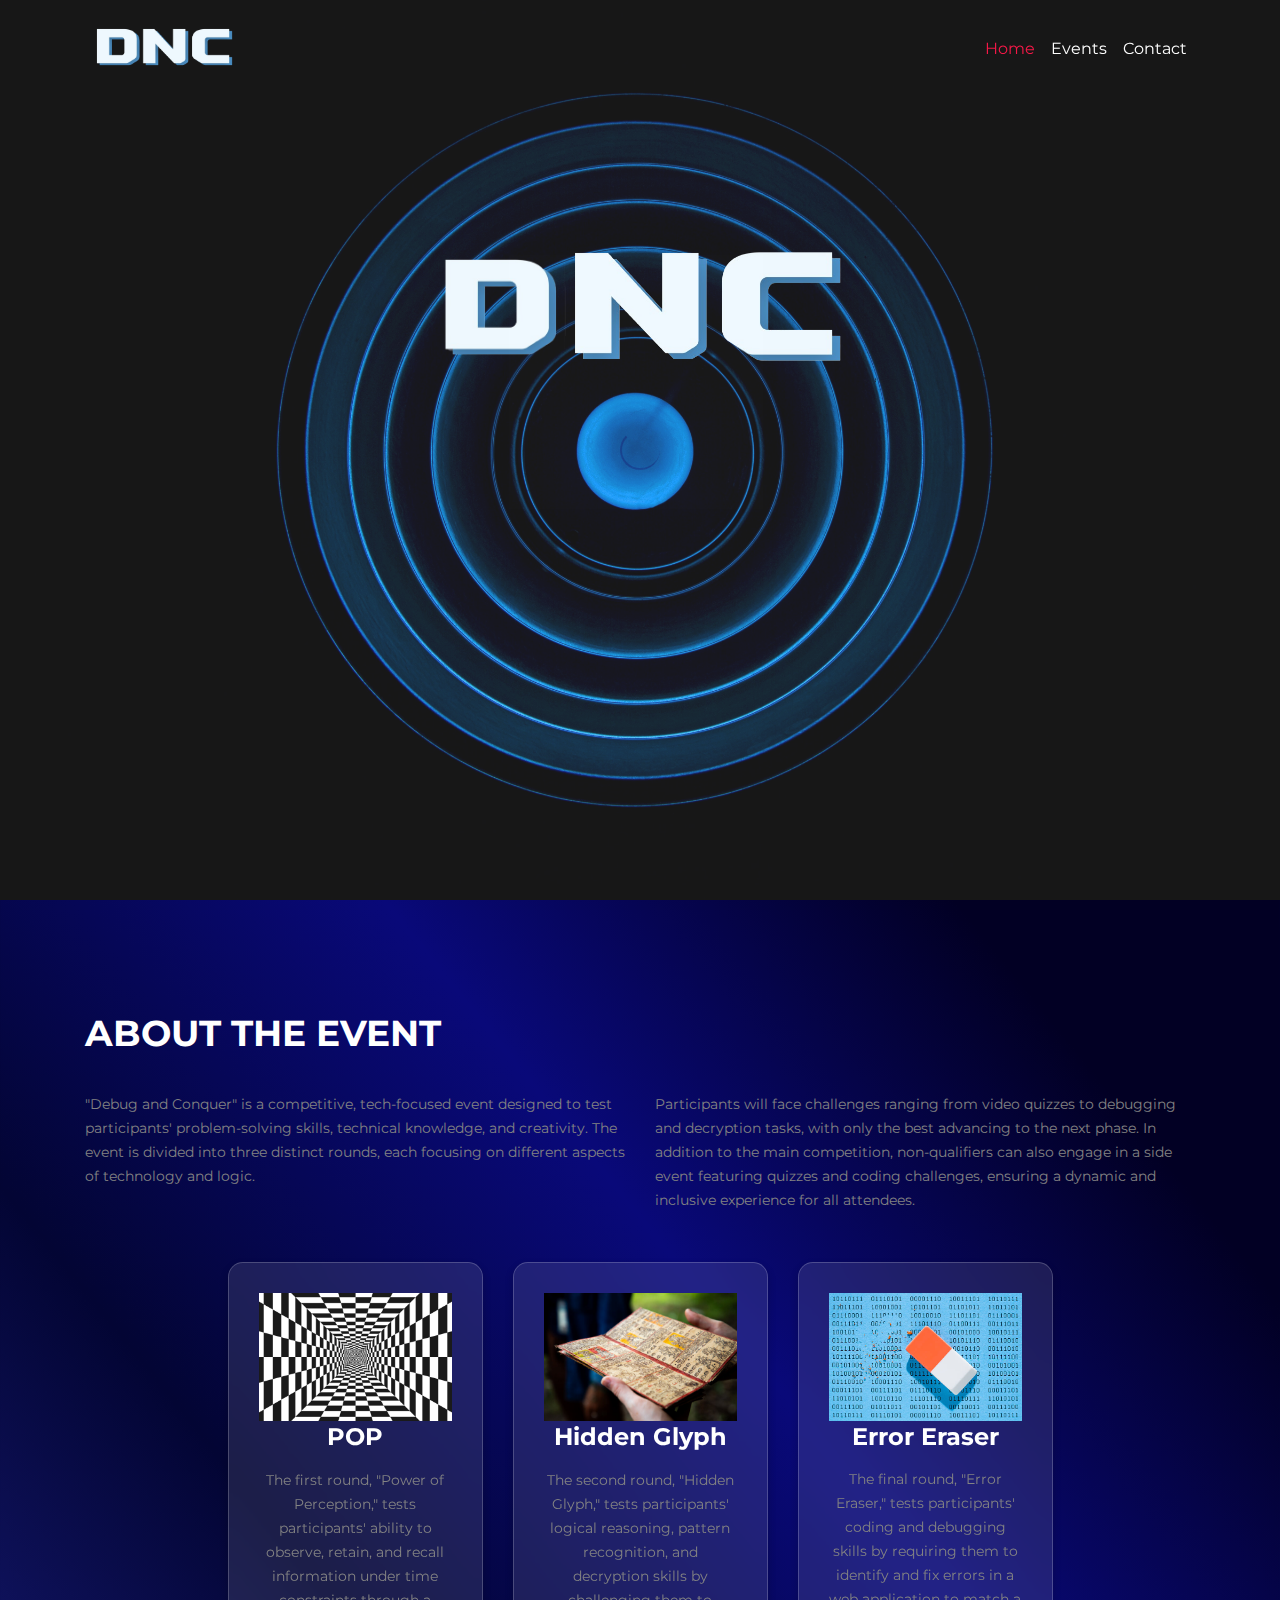
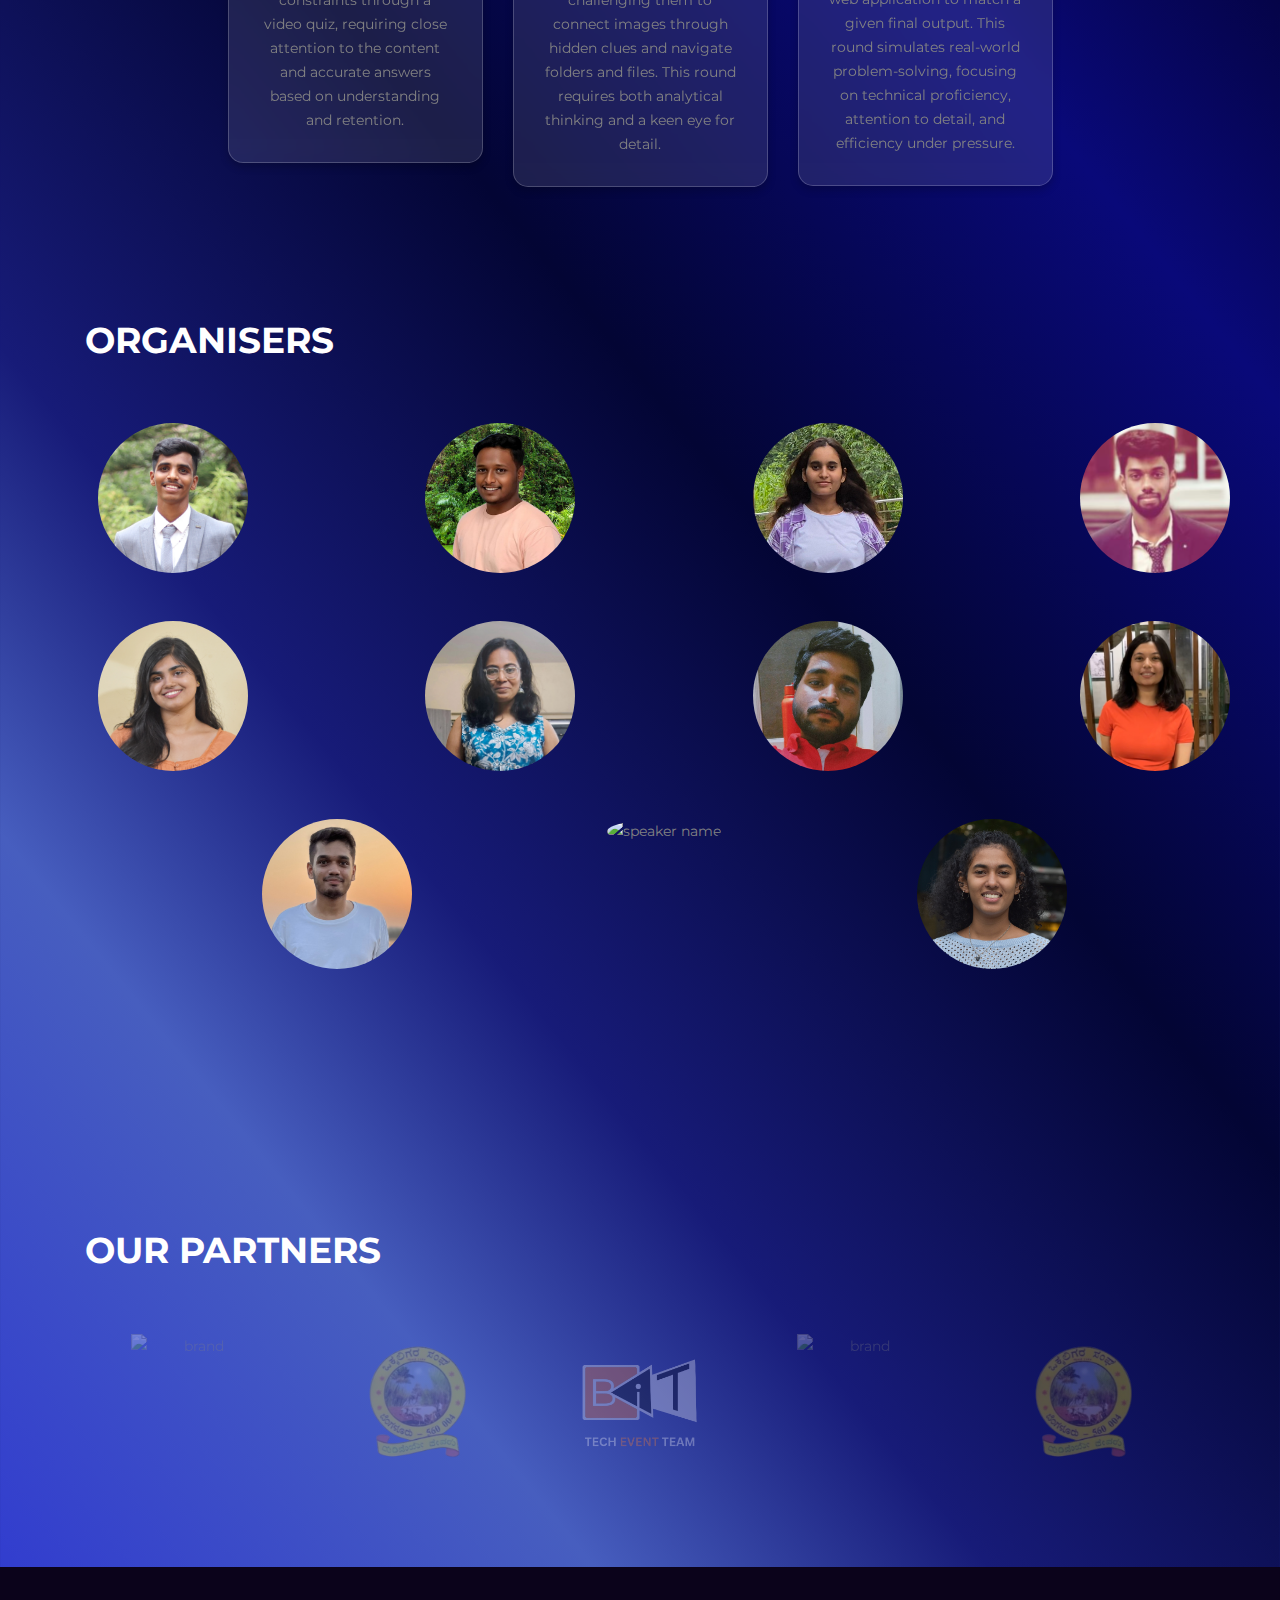
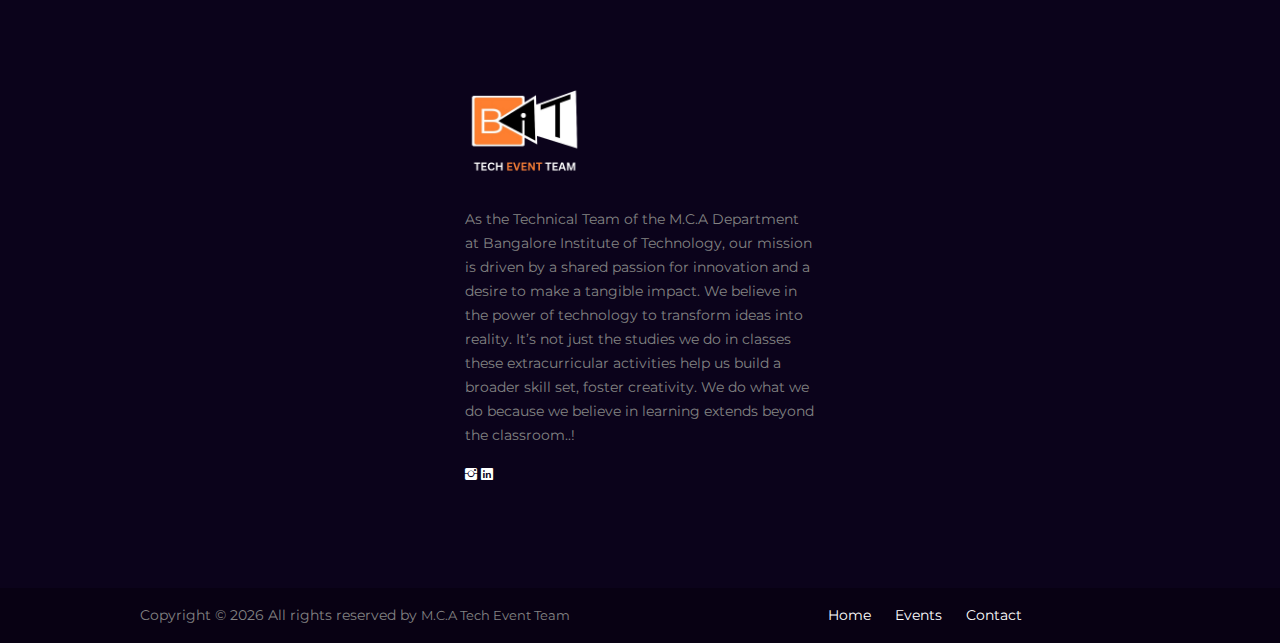
==== commit 8453d60e: "CHanged title" ====
--- a/index.html
+++ b/index.html
@@ -11,7 +11,7 @@
       content="width=device-width, initial-scale=1, maximum-scale=1"
     />
     <!-- ========== Title ========== -->
-    <title>#TECH</title>
+    <title>DNC</title>
     <!-- ========== Favicon Ico ========== -->
     <link rel="icon" href="static/img/favicon.ico" />
     <!-- ========== STYLESHEETS ========== -->
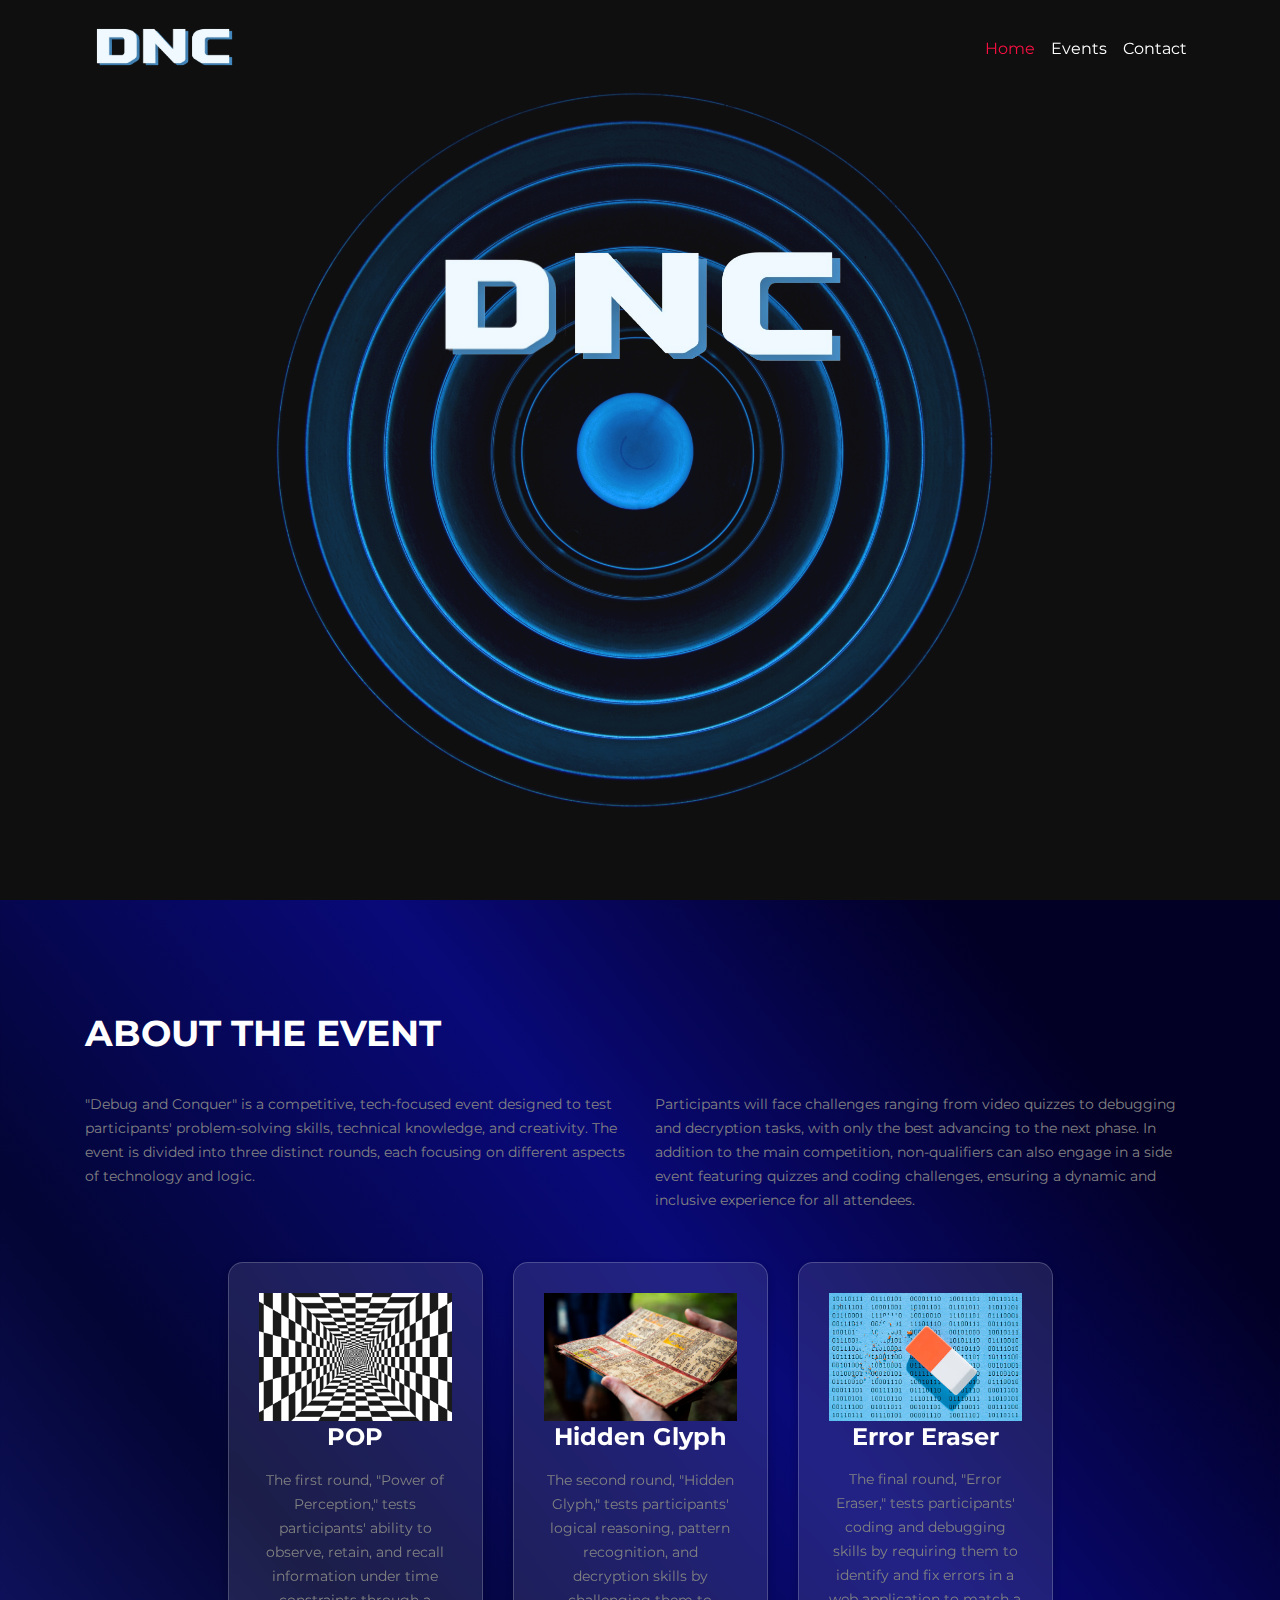
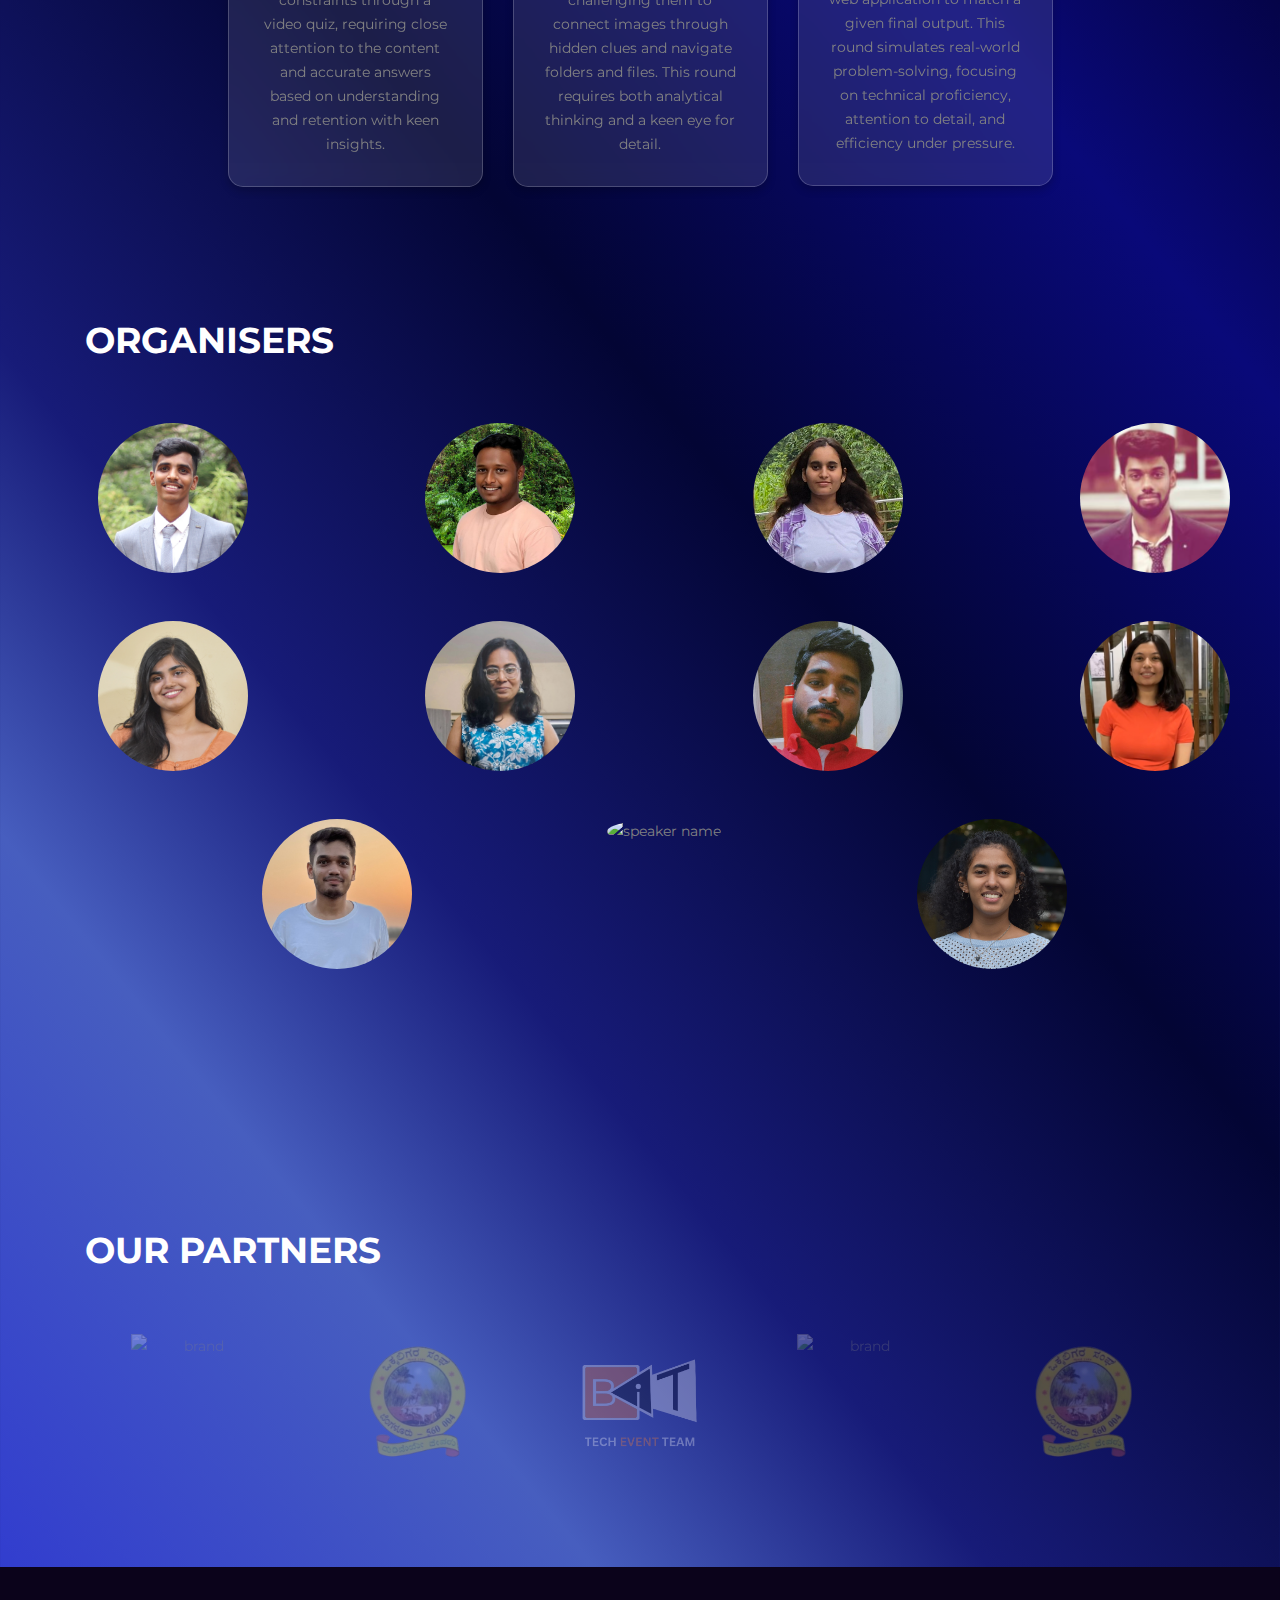
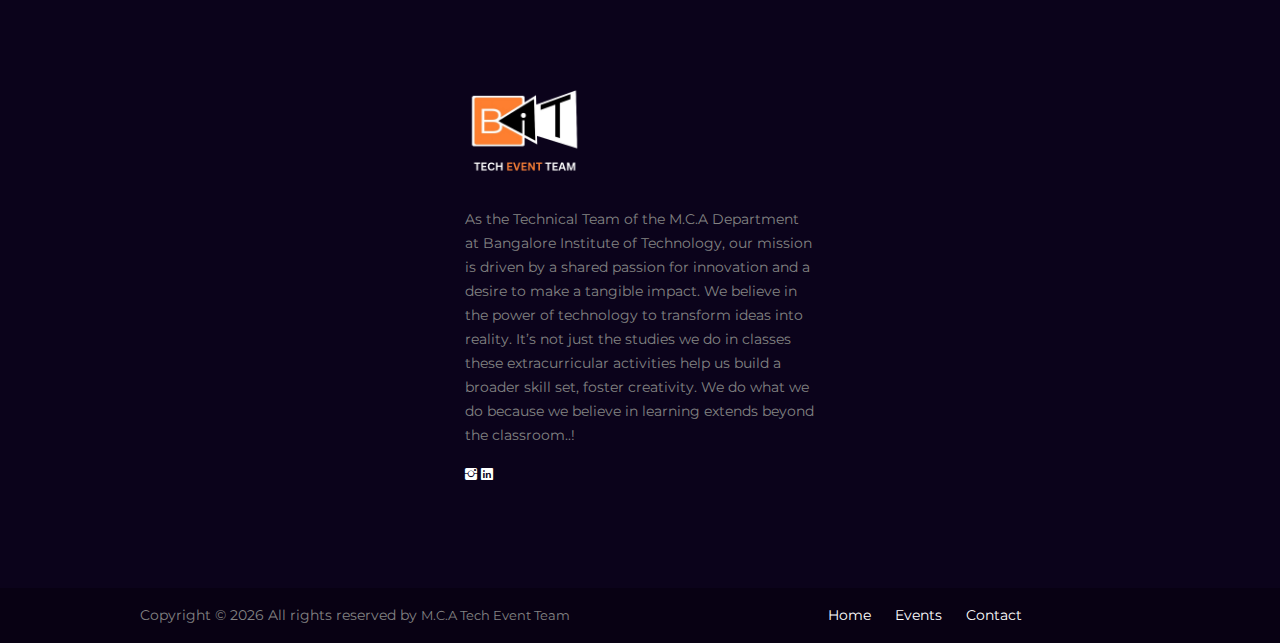
==== commit bfe2ed96: "commited to master branch" ====
--- a/index.html
+++ b/index.html
@@ -146,7 +146,7 @@
                   ability to observe, retain, and recall information under time
                   constraints through a video quiz, requiring close attention to
                   the content and accurate answers based on understanding and
-                  retention.
+                  retention with keen insights.
                 </p>
               </div>
             </div>
@@ -457,7 +457,7 @@
                 <a href="#">Home</a>
               </li>
               <li>
-                <a href="#">Events</a>
+                <a href="#events">Events</a>
               </li>
               <li>
                 <a href="#contact">Contact</a>
--- a/assets/css/custom.css
+++ b/assets/css/custom.css
@@ -130,7 +130,7 @@
   display: flex;
   justify-content: center;
   align-items: center;
-  margin-top: 10vh
+  margin-top: 10vh;
 }
 .dncbody{
     width: 150px;
@@ -174,12 +174,9 @@
   color: #f50136;
 }
 header.sticky_header {
-  /* background-color: #18181c; */
-  background-image: url("/assets/img/bg/dnchead.png");
+  background: rgb(2,0,36);background: linear-gradient(231deg, rgba(2,0,36,1) 24%, rgba(9,9,121,1) 37%, rgba(3,5,52,1) 51%, rgba(23,27,120,1) 65%, rgba(71,94,191,1) 74%, rgba(49,60,207,1) 88%, rgba(18,0,5,1) 99%);
   border-bottom: 7px solid blue;
   width: 100%;
-  background-position-y: 29rem;
-    background-size: cover;
   margin: 0;
   padding: 0px;
   -webkit-box-shadow: 0 0 42px rgba(0, 0, 0, 0.08);
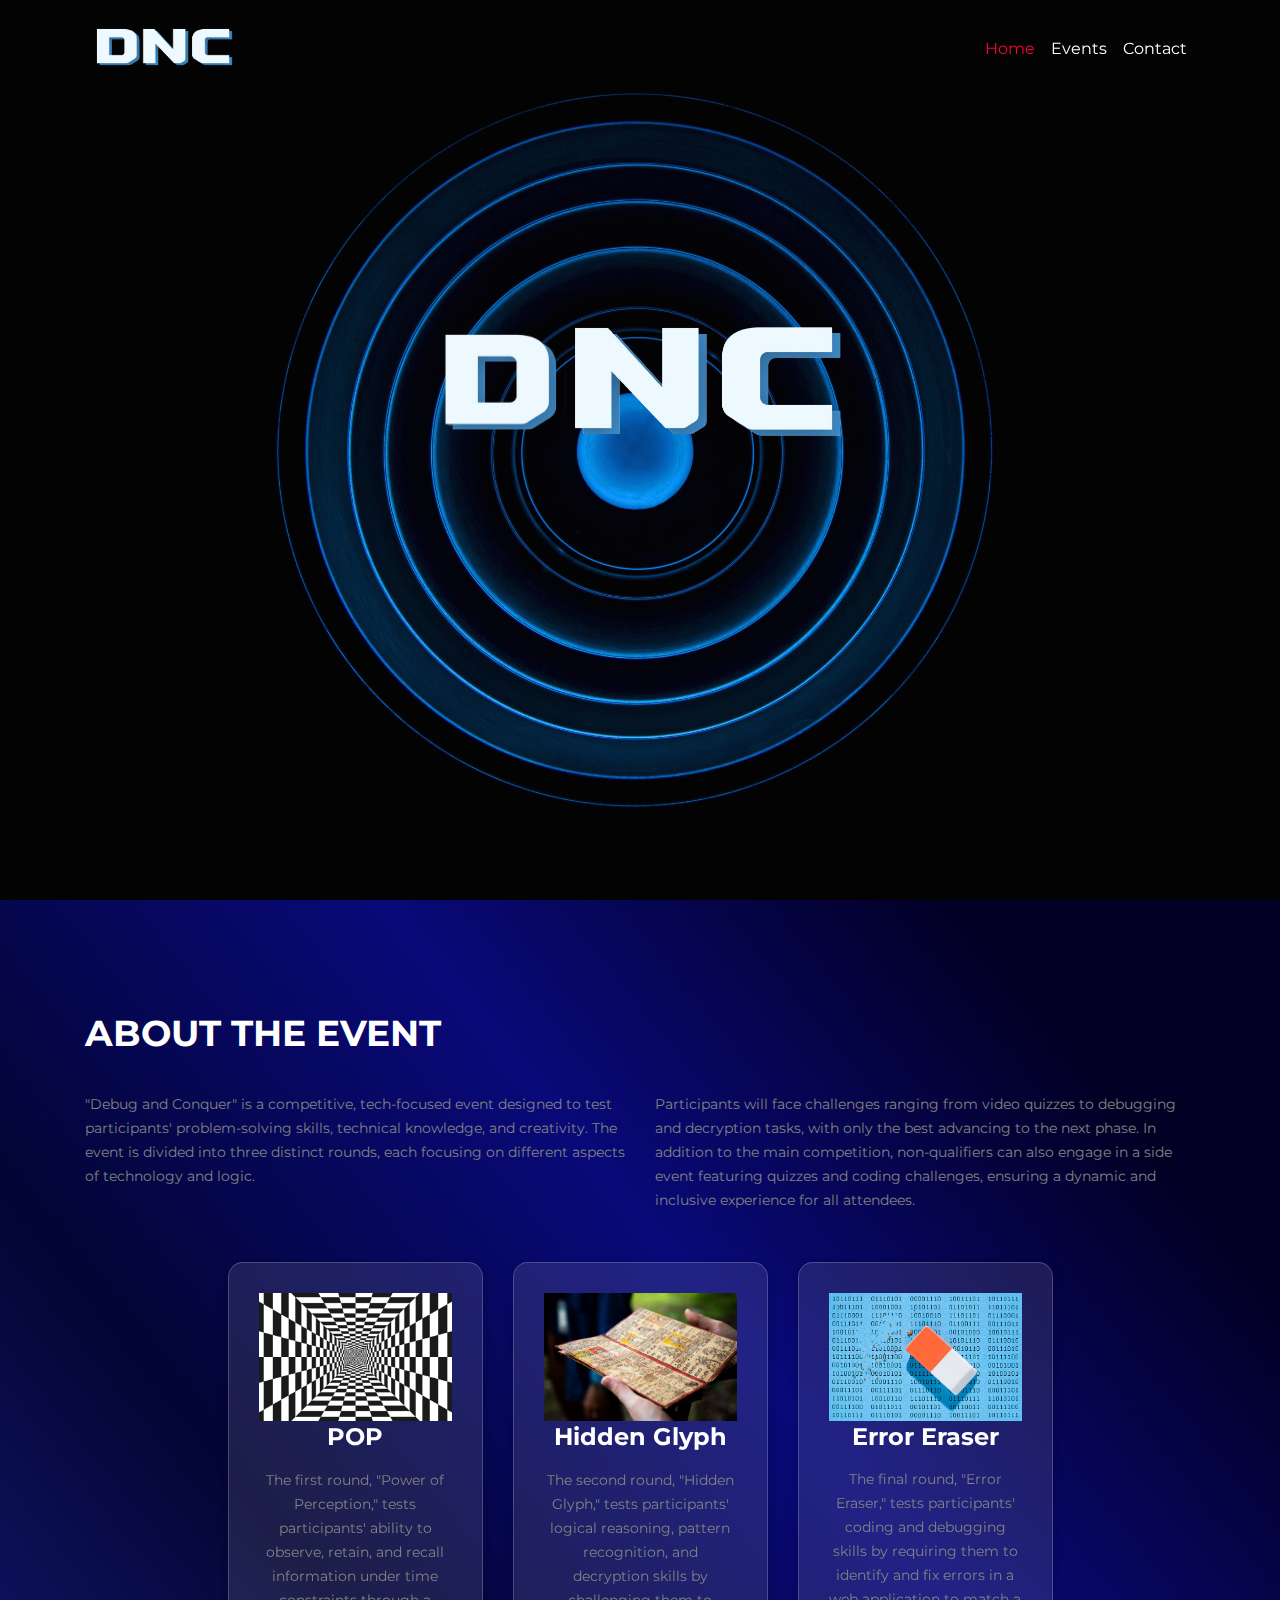
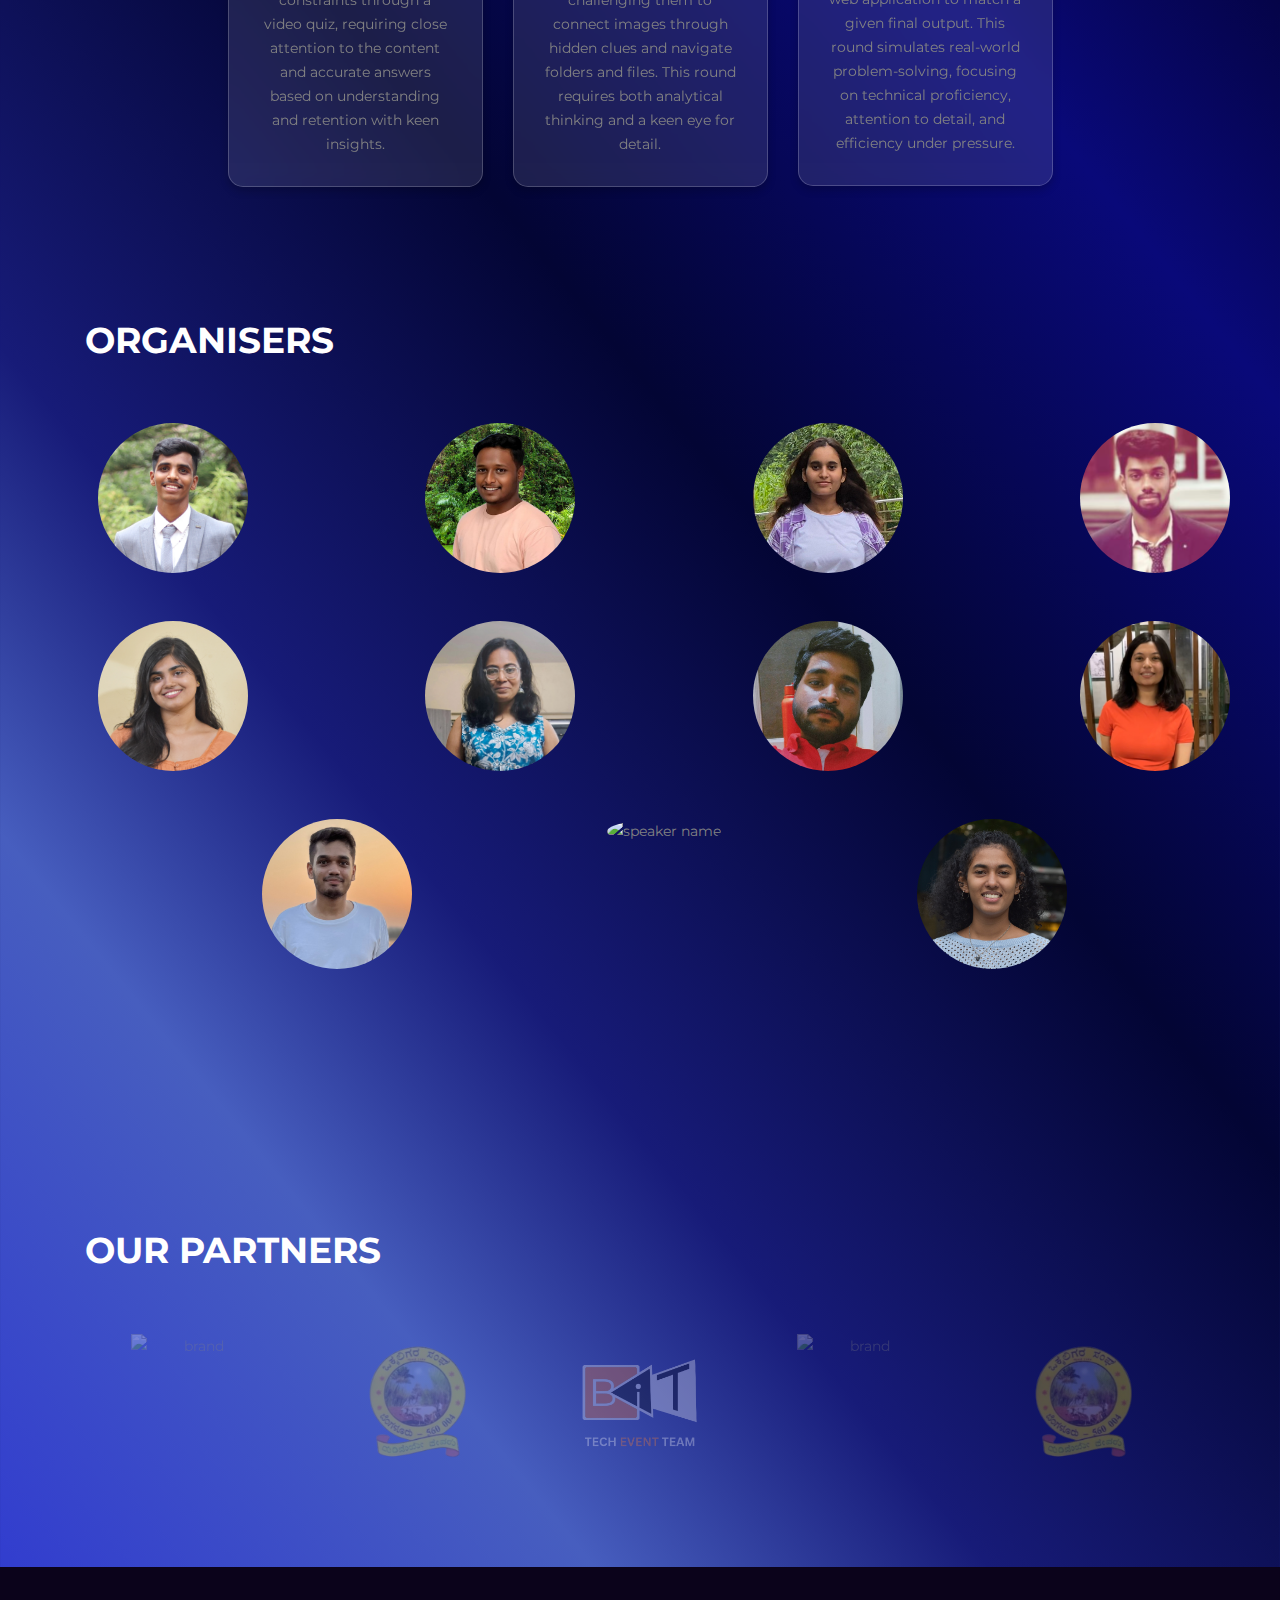
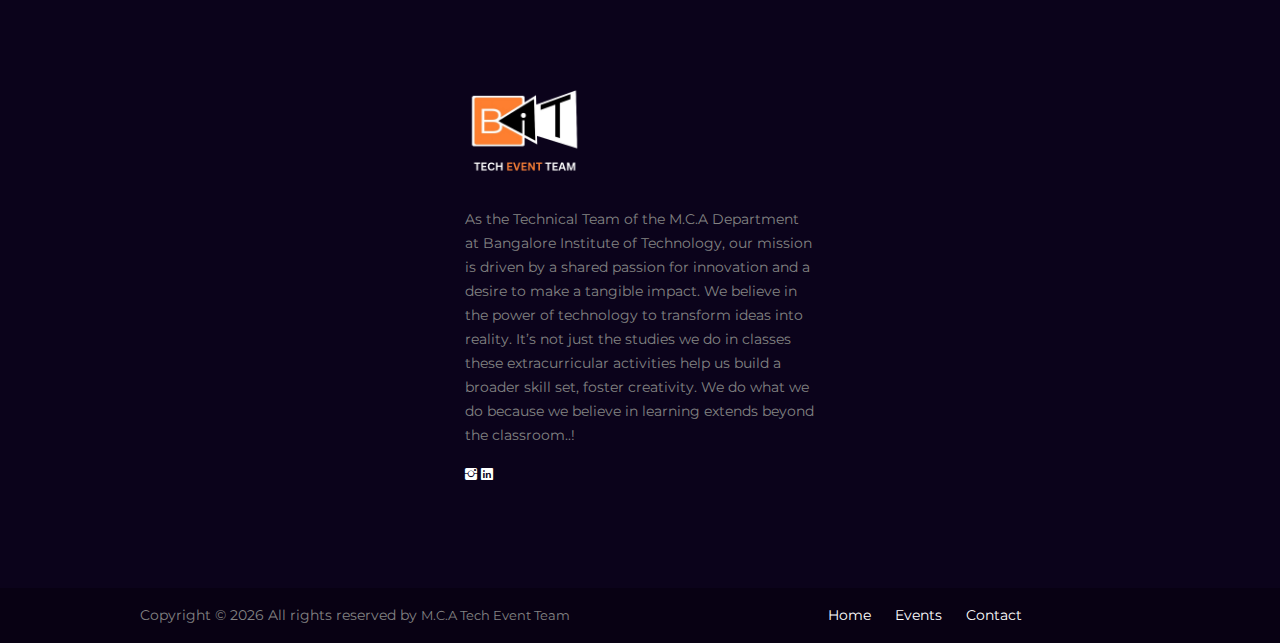
==== commit a5ffe03e: "commited to master branch" ====
--- a/index.html
+++ b/index.html
@@ -73,11 +73,7 @@
 
     <!--cover section slider -->
     <section id="home" class="home-cover">
-      <div class="cover_slider owl-carousel owl-theme">
-        <div
-          class="cover_item"
-          style="background: url('static/img/header_background.jpg')"
-        >
+        <div class="bg-img " >
           <!-- <span class="D dnc">D</span> <span class="N dnc">N</span> <span class="C dnc">C</span> -->
           <div class="dnc">
             <img src="/assets/img/bg/dnclogod.png" class="dncbody" />
--- a/assets/css/custom.css
+++ b/assets/css/custom.css
@@ -125,12 +125,24 @@
 .navbar {
   padding: 0;
 }
+.bg-img{
+   background-image: url("/static/img/header_background.jpg");
+  margin: 0; /* Remove default margin */
+  padding: 0; /* Remove default padding */
+  height: 100vh; /* Set body height to 100% of the viewport height */
+  /* background-image: url("your-image.jpg"); URL of your background image */
+  background-size: cover; /* Scale the background image to cover the entire viewport */
+  background-position: center; /* Center the background image */
+  background-repeat: no-repeat; /* Do not repeat the background image */
+  overflow:hidden;
+
+}
 /* DNC */
 .dnc{
   display: flex;
   justify-content: center;
   align-items: center;
-  margin-top: 10vh;
+  margin-top: 35vh;
 }
 .dncbody{
     width: 150px;
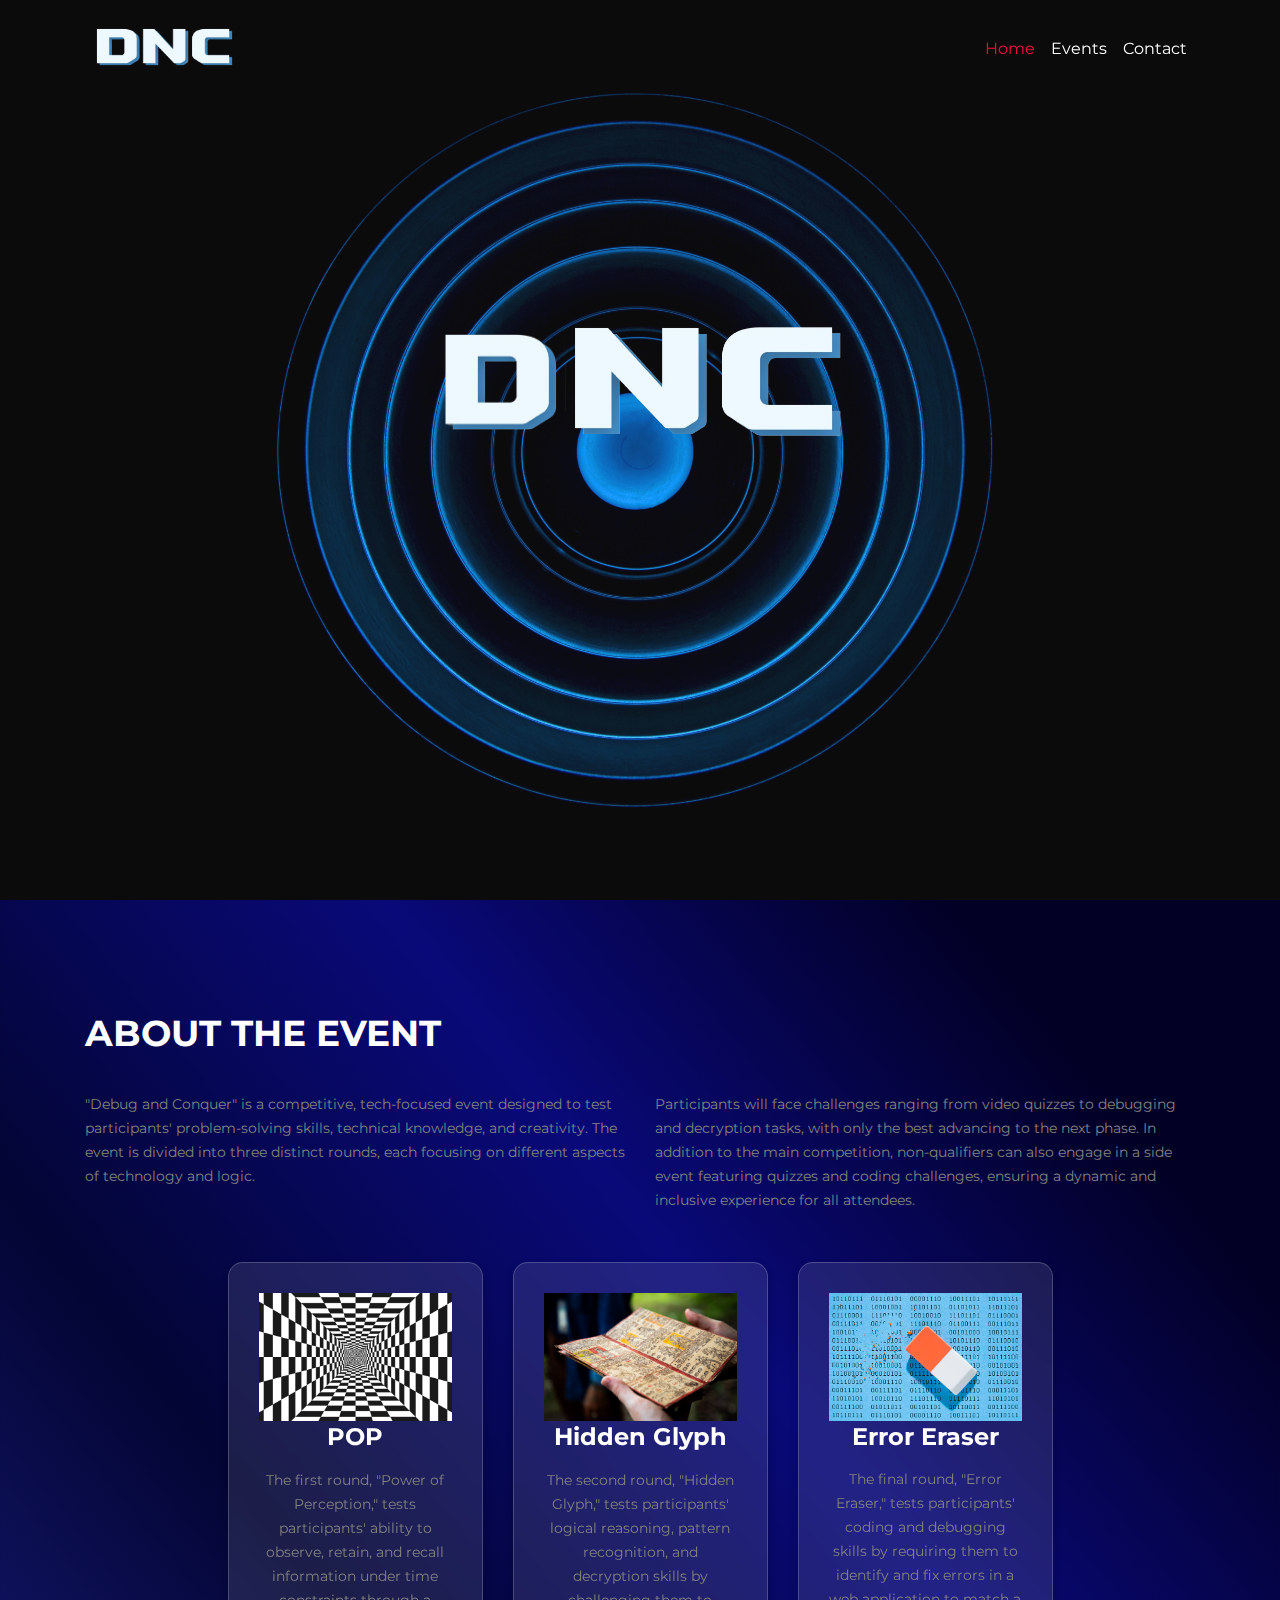
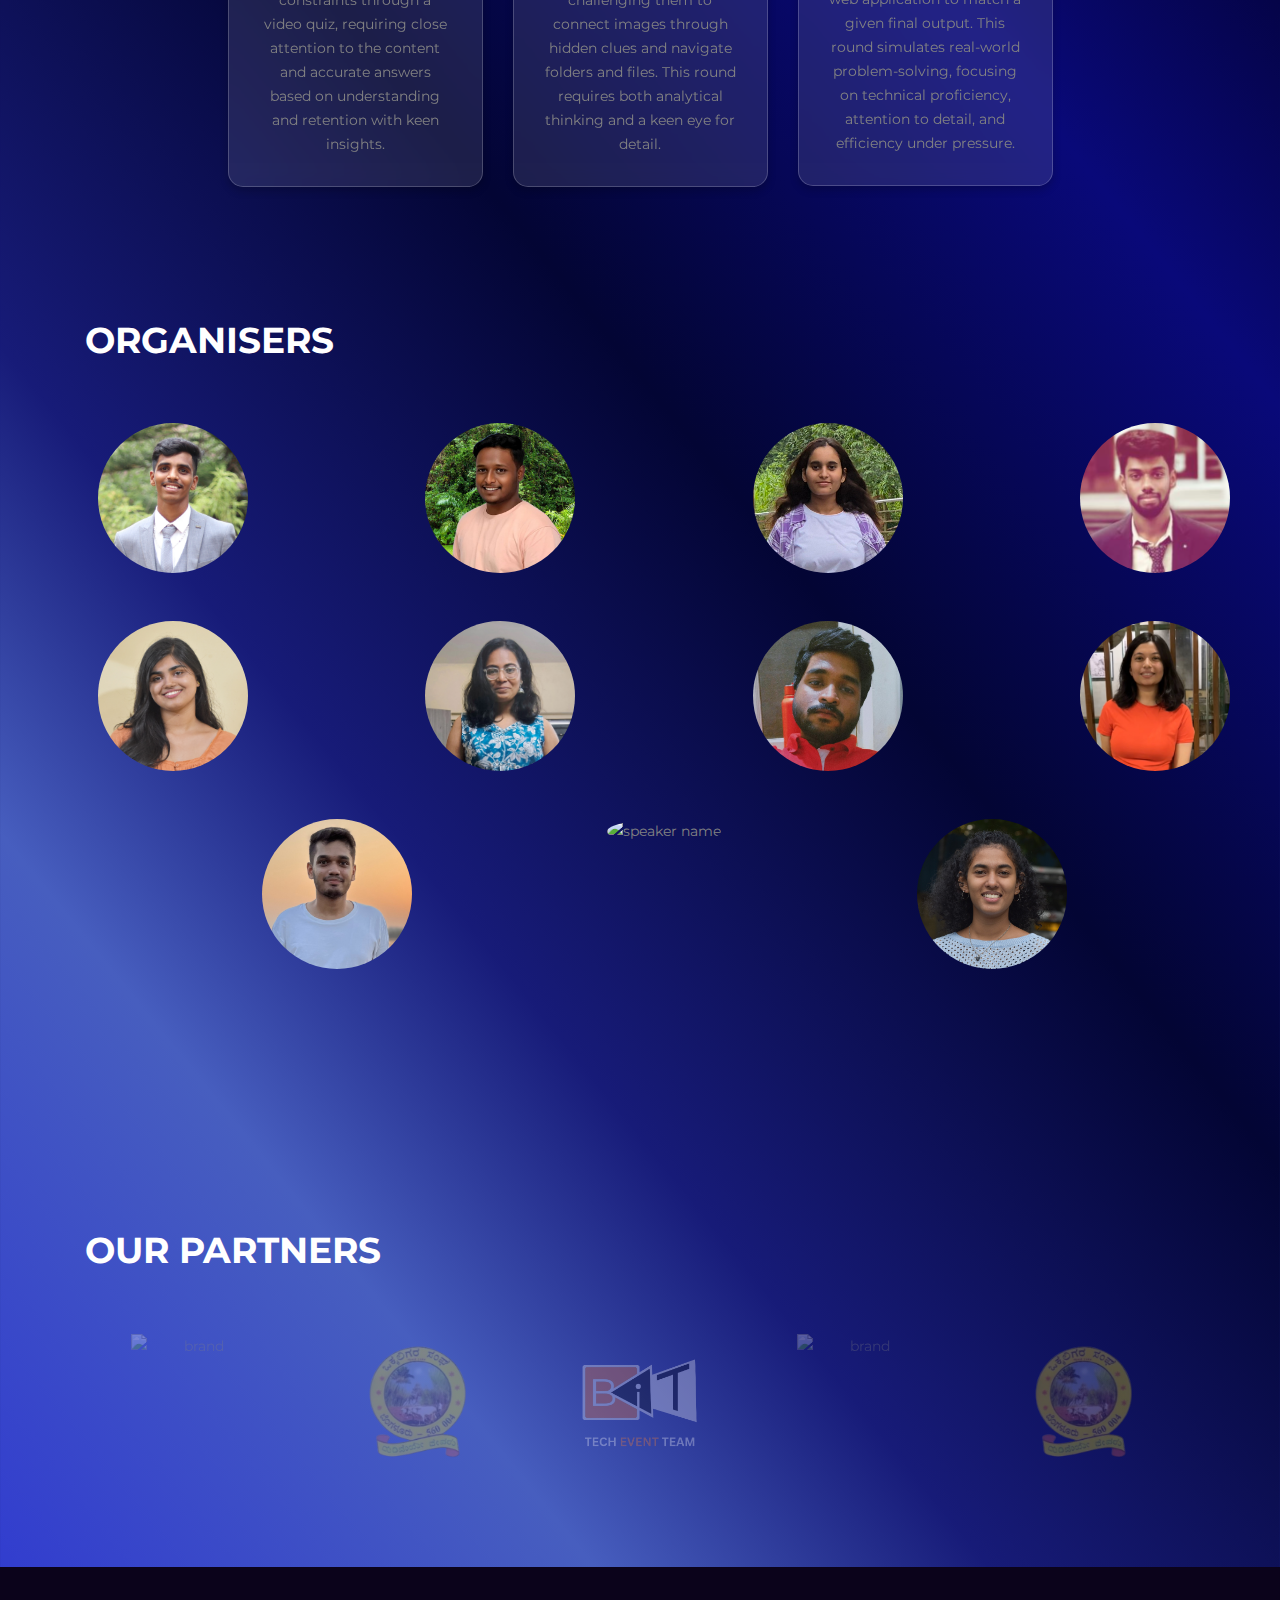
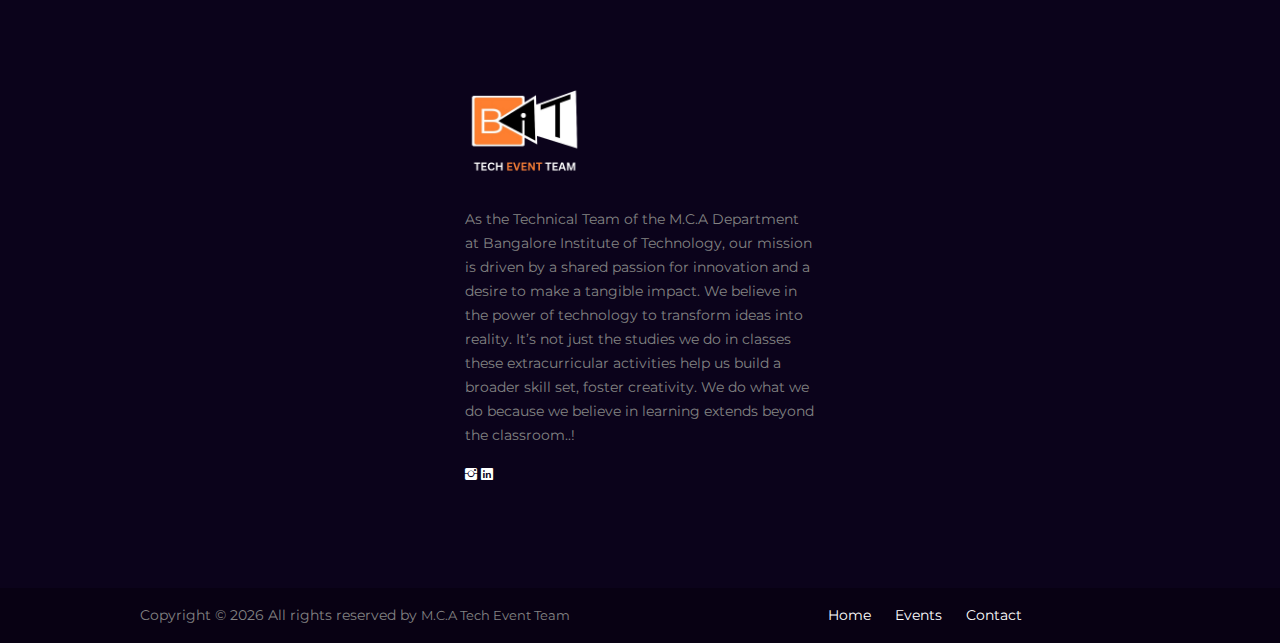
==== commit 8f4efa33: "Commit to  Master" ====
--- a/index.html
+++ b/index.html
@@ -441,7 +441,7 @@
                 document.write(new Date().getFullYear());
               </script>
               All rights reserved by
-              <a href="https://colorlib.com" target="_blank"
+              <a href="#" target="_blank"
                 >M.C.A Tech Event Team</a
               >
               <!-- Link back to Colorlib can't be removed. Template is licensed under CC BY 3.0. -->
